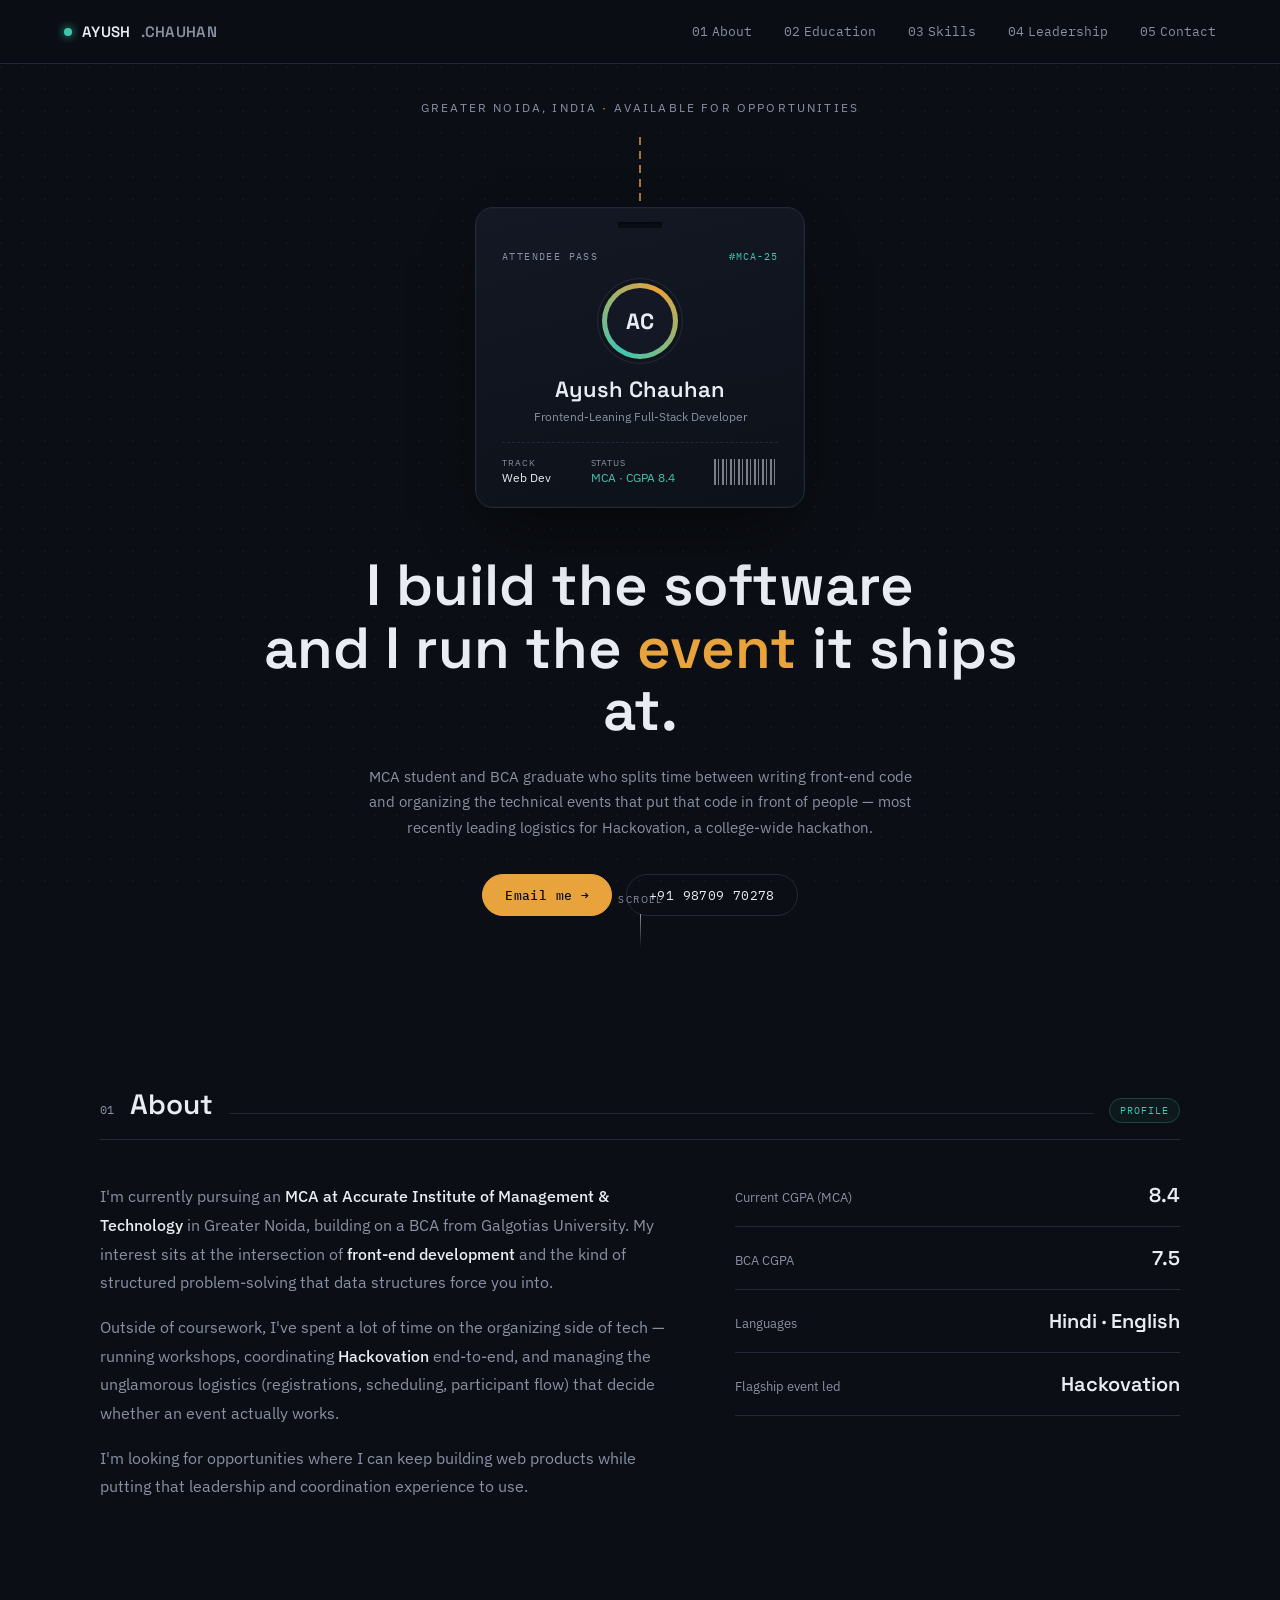
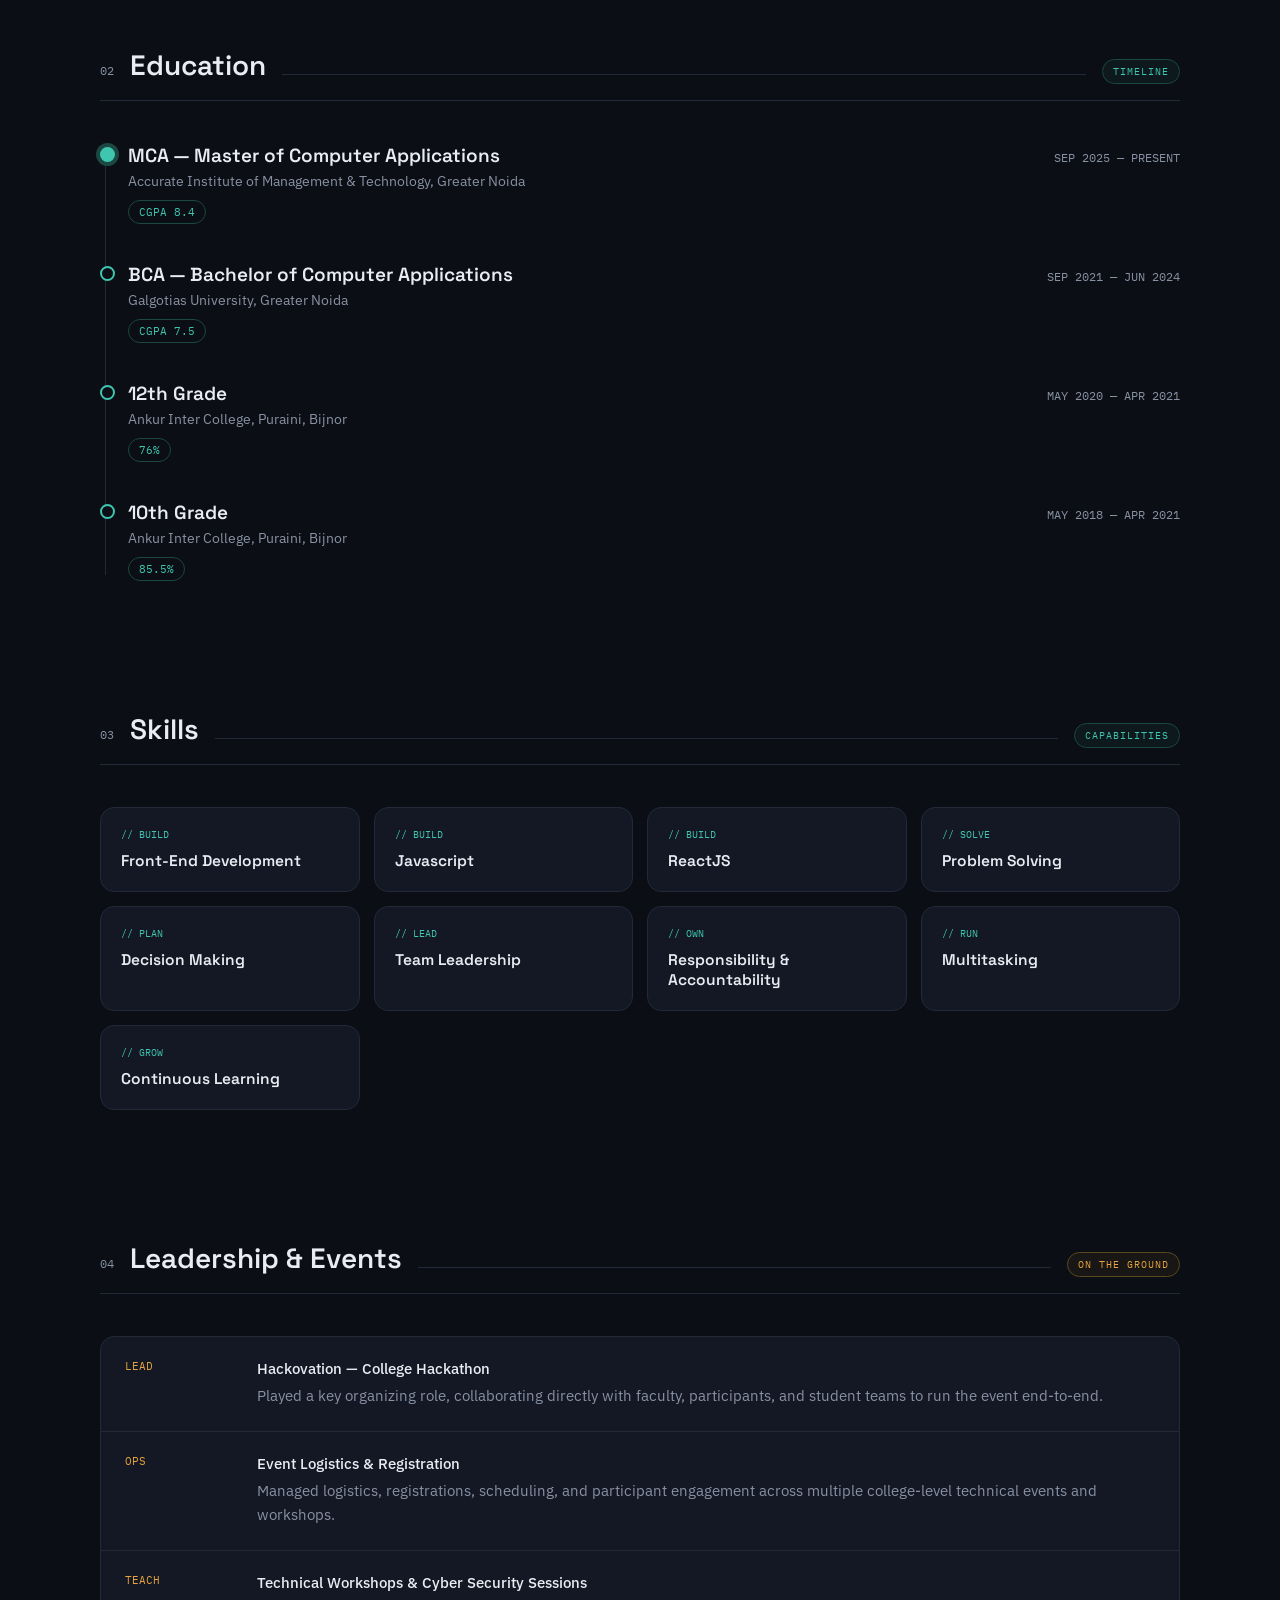
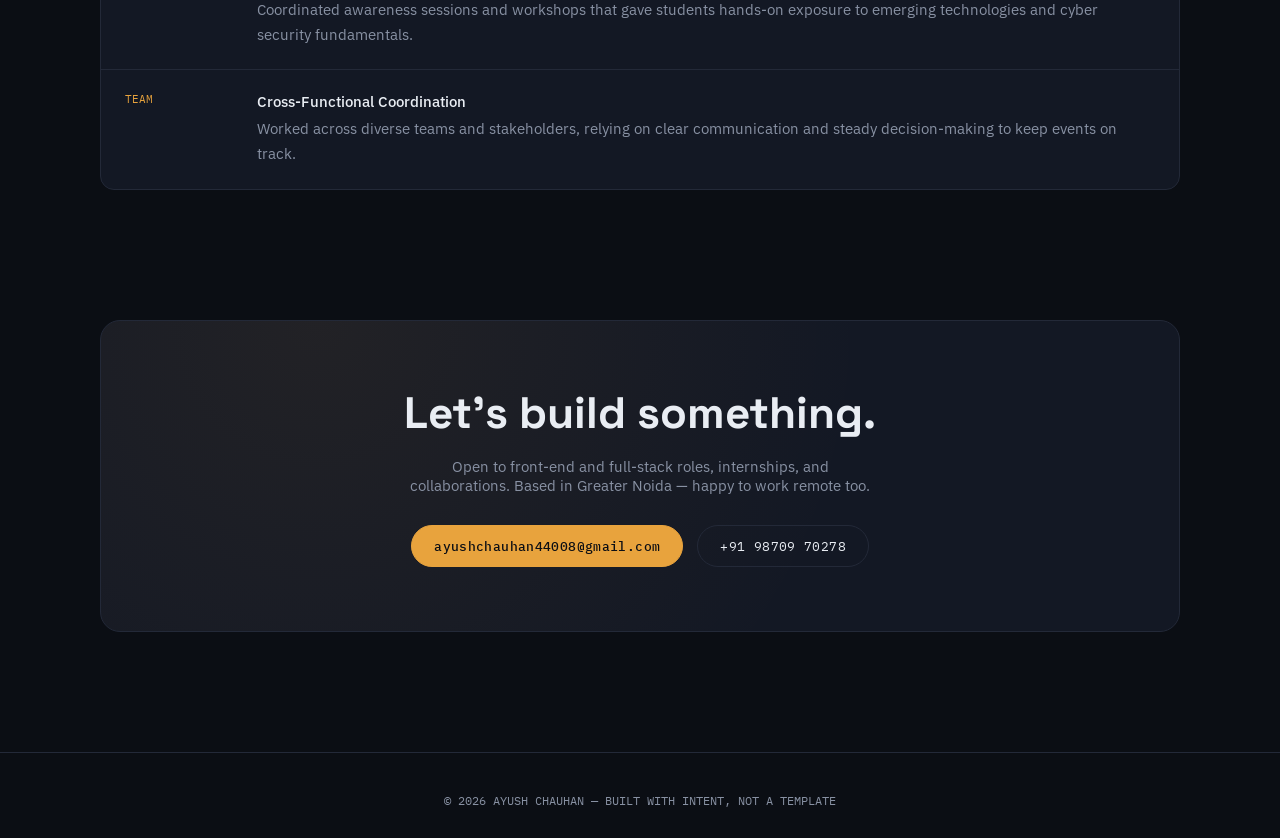
==== index.html @ 2768b158 "Update index.html" ====
<!DOCTYPE html>
<html lang="en">
<head>
<meta charset="UTF-8">
<meta name="viewport" content="width=device-width, initial-scale=1.0">
<title>Ayush Chauhan — Developer & Event Lead</title>
<link rel="preconnect" href="https://fonts.googleapis.com">
<link href="https://fonts.googleapis.com/css2?family=Space+Grotesk:wght@400;500;600;700&family=IBM+Plex+Sans:wght@400;500;600&family=IBM+Plex+Mono:wght@400;500&display=swap" rel="stylesheet">
<style>
  :root{
    --bg:#0B0E14;
    --bg-alt:#10141C;
    --panel:#131824;
    --text:#E9EDF3;
    --text-dim:#8891A3;
    --line:#232938;
    --amber:#E8A33D;
    --teal:#3FC6B0;
    --amber-dim:#5A481F;
    --teal-dim:#1B4842;
    --radius:14px;
  }
  *{margin:0;padding:0;box-sizing:border-box;}
  html{scroll-behavior:smooth;}
  body{
    background:var(--bg);
    color:var(--text);
    font-family:'IBM Plex Sans',sans-serif;
    -webkit-font-smoothing:antialiased;
    overflow-x:hidden;
  }
  ::selection{background:var(--amber);color:#0B0E14;}

  a{color:inherit;text-decoration:none;}

  .mono{font-family:'IBM Plex Mono',monospace;}

  /* subtle background texture */
  .grain{
    position:fixed; inset:0; pointer-events:none; z-index:0; opacity:0.035;
    background-image:radial-gradient(circle at 1px 1px, #fff 1px, transparent 0);
    background-size:22px 22px;
  }

  header{
    position:fixed; top:0; left:0; right:0; z-index:50;
    display:flex; justify-content:space-between; align-items:center;
    padding:22px clamp(20px,5vw,64px);
    backdrop-filter:blur(10px);
    background:rgba(11,14,20,0.6);
    border-bottom:1px solid var(--line);
  }
  .logo{
    font-family:'Space Grotesk',sans-serif; font-weight:600; font-size:15px;
    letter-spacing:0.02em;
    display:flex; align-items:center; gap:10px;
  }
  .logo .dot{width:8px;height:8px;border-radius:50%;background:var(--teal);box-shadow:0 0 10px var(--teal);}
  nav{display:flex; gap:clamp(14px,3vw,32px); font-size:13px;}
  .mono.navlink{color:var(--text-dim); transition:color .2s;}
  .mono.navlink:hover{color:var(--amber);}
  .navlink span{color:var(--text-dim); margin-right:4px;}

  section{position:relative; z-index:1; padding:0 clamp(20px,6vw,80px);}

  /* ---------- HERO / BADGE ---------- */
  .hero{
    min-height:100vh;
    display:flex; flex-direction:column; align-items:center; justify-content:center;
    padding-top:100px; padding-bottom:60px;
    text-align:center;
  }
  .eyebrow{
    font-size:12px; letter-spacing:0.18em; text-transform:uppercase;
    color:var(--text-dim); margin-bottom:22px;
  }
  .eyebrow .amber{color:var(--amber);}

  .badge-wrap{
    perspective:1200px;
    margin-bottom:38px;
  }
  .lanyard{
    width:2px; height:70px; margin:0 auto;
    background:repeating-linear-gradient(180deg, var(--amber) 0 8px, transparent 8px 14px);
    opacity:0.7;
  }
  .badge{
    width:min(330px,80vw);
    background:linear-gradient(165deg, var(--panel), #0d1119);
    border:1px solid var(--line);
    border-radius:18px;
    padding:26px 26px 22px;
    box-shadow:0 30px 60px -20px rgba(0,0,0,0.6), 0 0 0 1px rgba(255,255,255,0.02) inset;
    transform-style:preserve-3d;
    transition:transform .15s ease-out;
    position:relative;
  }
  .badge::before{
    content:'';
    position:absolute; top:14px; left:50%; transform:translateX(-50%);
    width:44px; height:6px; border-radius:4px; background:var(--bg);
    box-shadow:inset 0 1px 3px rgba(0,0,0,0.8);
  }
  .badge-top{
    display:flex; justify-content:space-between; align-items:center;
    margin-top:16px; margin-bottom:20px;
  }
  .badge-tag{font-size:10px; letter-spacing:0.14em; color:var(--text-dim);}
  .badge-id{font-size:10px; letter-spacing:0.1em; color:var(--teal);}
  .avatar{
    width:76px; height:76px; border-radius:50%; margin:0 auto 16px;
    background:conic-gradient(from 210deg, var(--teal), var(--amber), var(--teal));
    display:flex; align-items:center; justify-content:center;
    box-shadow:0 0 0 4px var(--bg-alt), 0 0 0 5px var(--line);
  }
  .avatar span{
    width:66px; height:66px; border-radius:50%; background:var(--panel);
    display:flex; align-items:center; justify-content:center;
    font-family:'Space Grotesk',sans-serif; font-weight:700; font-size:22px;
  }
  .badge h1{
    font-family:'Space Grotesk',sans-serif; font-size:22px; font-weight:600;
    margin-bottom:6px;
  }
  .badge .role{font-size:12px; color:var(--text-dim); margin-bottom:18px;}
  .badge-meta{
    display:flex; justify-content:space-between; align-items:flex-end;
    border-top:1px dashed var(--line); padding-top:14px;
  }
  .badge-meta div{text-align:left;}
  .badge-meta .k{font-size:9px; letter-spacing:0.1em; color:var(--text-dim); text-transform:uppercase;}
  .badge-meta .v{font-size:12px; margin-top:2px;}
  .barcode{
    height:26px; width:64px;
    background:repeating-linear-gradient(90deg, var(--text) 0 2px, transparent 2px 4px, var(--text) 4px 5px, transparent 5px 8px);
    opacity:0.5;
  }

  .hero h2{
    font-family:'Space Grotesk',sans-serif;
    font-weight:600;
    font-size:clamp(30px,5.2vw,58px);
    line-height:1.08;
    max-width:820px;
    margin-top:8px;
  }
  .hero h2 .accent{color:var(--amber);}
  .hero p.sub{
    max-width:560px; margin:22px auto 0; color:var(--text-dim);
    font-size:15px; line-height:1.7;
  }
  .hero-links{display:flex; gap:14px; margin-top:34px; flex-wrap:wrap; justify-content:center;}
  .btn{
    font-family:'IBM Plex Mono',monospace; font-size:12.5px; letter-spacing:0.03em;
    padding:12px 22px; border-radius:999px; border:1px solid var(--line);
    transition:all .2s ease; display:inline-flex; align-items:center; gap:8px;
  }
  .btn.primary{background:var(--amber); color:#0B0E14; border-color:var(--amber); font-weight:500;}
  .btn.primary:hover{background:#f3b455;}
  .btn.ghost:hover{border-color:var(--teal); color:var(--teal);}

  .scroll-cue{
    position:absolute; bottom:28px; left:50%; transform:translateX(-50%);
    font-size:10px; letter-spacing:0.15em; color:var(--text-dim);
    display:flex; flex-direction:column; align-items:center; gap:8px;
  }
  .scroll-cue .line{width:1px; height:34px; background:linear-gradient(var(--text-dim), transparent); animation:pulse 2s infinite;}
  @keyframes pulse{0%,100%{opacity:0.3}50%{opacity:1}}

  /* ---------- SECTION HEADERS (schedule strip) ---------- */
  .track-head{
    display:flex; align-items:baseline; gap:16px;
    margin:0 0 42px;
    padding-bottom:16px; border-bottom:1px solid var(--line);
  }
  .track-head .tnum{font-family:'IBM Plex Mono',monospace; font-size:12px; color:var(--text-dim);}
  .track-head h3{font-family:'Space Grotesk',sans-serif; font-size:28px; font-weight:600;}
  .track-head .fill{flex:1; height:1px; background:var(--line);}
  .track-head .track-badge{
    font-family:'IBM Plex Mono',monospace; font-size:10px; letter-spacing:0.1em;
    padding:5px 10px; border-radius:999px; border:1px solid;
  }
  .track-badge.dev{color:var(--teal); border-color:var(--teal-dim); background:rgba(63,198,176,0.06);}
  .track-badge.lead{color:var(--amber); border-color:var(--amber-dim); background:rgba(232,163,61,0.06);}

  main > section{padding-top:110px; padding-bottom:20px;}
  .wrap{max-width:1080px; margin:0 auto;}

  /* ---------- ABOUT ---------- */
  .about-grid{display:grid; grid-template-columns:1.3fr 1fr; gap:56px;}
  .about-grid p{color:var(--text-dim); font-size:15.5px; line-height:1.85; margin-bottom:16px;}
  .about-grid strong{color:var(--text); font-weight:500;}
  .stat-list{display:flex; flex-direction:column; gap:0;}
  .stat-list .stat{
    padding:18px 0; border-bottom:1px solid var(--line);
    display:flex; justify-content:space-between; align-items:baseline;
  }
  .stat-list .stat:first-child{padding-top:0;}
  .stat .label{font-size:12.5px; color:var(--text-dim);}
  .stat .val{font-family:'Space Grotesk',sans-serif; font-size:20px; font-weight:600;}

  /* ---------- EDUCATION timeline ---------- */
  .timeline{position:relative; padding-left:28px;}
  .timeline::before{content:'';position:absolute; left:5px; top:6px; bottom:6px; width:1px; background:var(--line);}
  .tl-item{position:relative; padding-bottom:38px;}
  .tl-item:last-child{padding-bottom:0;}
  .tl-item::before{
    content:''; position:absolute; left:-28px; top:4px; width:11px; height:11px; border-radius:50%;
    background:var(--bg); border:2px solid var(--teal);
  }
  .tl-item.current::before{background:var(--teal); box-shadow:0 0 0 4px var(--teal-dim);}
  .tl-row{display:flex; justify-content:space-between; align-items:baseline; flex-wrap:wrap; gap:8px;}
  .tl-item h4{font-family:'Space Grotesk',sans-serif; font-size:19px; font-weight:600;}
  .tl-item .period{font-family:'IBM Plex Mono',monospace; font-size:11.5px; color:var(--text-dim);}
  .tl-item .place{color:var(--text-dim); font-size:13.5px; margin-top:4px;}
  .tl-item .score{
    display:inline-block; margin-top:10px; font-family:'IBM Plex Mono',monospace;
    font-size:11px; padding:4px 10px; border-radius:999px; border:1px solid var(--teal-dim); color:var(--teal);
  }

  /* ---------- SKILLS ---------- */
  .skills-grid{display:grid; grid-template-columns:repeat(auto-fit,minmax(220px,1fr)); gap:14px;}
  .skill-card{
    border:1px solid var(--line); border-radius:var(--radius); padding:20px;
    background:var(--panel); transition:border-color .2s, transform .2s;
  }
  .skill-card:hover{border-color:var(--teal-dim); transform:translateY(-3px);}
  .skill-card .si{font-family:'IBM Plex Mono',monospace; font-size:10px; color:var(--teal); margin-bottom:10px;}
  .skill-card h5{font-family:'Space Grotesk',sans-serif; font-size:15.5px; font-weight:600;}

  /* ---------- LEADERSHIP / EVENTS ---------- */
  .agenda{border:1px solid var(--line); border-radius:var(--radius); overflow:hidden; background:var(--panel);}
  .agenda-row{
    display:grid; grid-template-columns:110px 1fr; gap:22px;
    padding:22px 24px; border-bottom:1px solid var(--line);
  }
  .agenda-row:last-child{border-bottom:none;}
  .agenda-row .tag{font-family:'IBM Plex Mono',monospace; font-size:11px; color:var(--amber);}
  .agenda-row p{color:var(--text-dim); font-size:14.5px; line-height:1.7;}
  .agenda-row .headline{color:var(--text); font-weight:500; margin-bottom:6px; font-size:15px;}

  /* ---------- CONTACT ---------- */
  .contact-panel{
    border:1px solid var(--line); border-radius:20px; padding:clamp(32px,6vw,64px);
    background:radial-gradient(circle at 20% 0%, rgba(232,163,61,0.07), transparent 60%), var(--panel);
    text-align:center;
  }
  .contact-panel h3{font-family:'Space Grotesk',sans-serif; font-size:clamp(28px,4vw,44px); margin-bottom:16px;}
  .contact-panel p{color:var(--text-dim); max-width:480px; margin:0 auto 30px; font-size:15px;}
  .contact-row{display:flex; gap:14px; justify-content:center; flex-wrap:wrap;}

  footer{
    text-align:center; padding:40px 20px 30px; color:var(--text-dim);
    font-family:'IBM Plex Mono',monospace; font-size:11.5px;
    border-top:1px solid var(--line); margin-top:100px;
  }

  .reveal{opacity:0; transform:translateY(24px); transition:opacity .7s ease, transform .7s ease;}
  .reveal.in{opacity:1; transform:translateY(0);}

  @media (max-width:760px){
    .about-grid{grid-template-columns:1fr;}
    .agenda-row{grid-template-columns:1fr; gap:6px;}
    nav{display:none;}
  }

  :focus-visible{outline:2px solid var(--teal); outline-offset:3px;}
  @media (prefers-reduced-motion: reduce){
    *{animation:none !important; transition:none !important;}
    html{scroll-behavior:auto;}
  }
</style>
</head>
<body>
<div class="grain"></div>

<header>
  <div class="logo"><span class="dot"></span>AYUSH<span style="color:var(--text-dim)">.CHAUHAN</span></div>
  <nav>
    <a class="mono navlink" href="#about"><span>01</span>About</a>
    <a class="mono navlink" href="#education"><span>02</span>Education</a>
    <a class="mono navlink" href="#skills"><span>03</span>Skills</a>
    <a class="mono navlink" href="#leadership"><span>04</span>Leadership</a>
    <a class="mono navlink" href="#contact"><span>05</span>Contact</a>
  </nav>
</header>

<main>
  <section class="hero">
    <div class="eyebrow">GREATER NOIDA, INDIA <span class="amber">·</span> AVAILABLE FOR OPPORTUNITIES</div>

    <div class="badge-wrap">
      <div class="lanyard"></div>
      <div class="badge" id="badge">
        <div class="badge-top">
          <span class="badge-tag mono">ATTENDEE PASS</span>
          <span class="badge-id mono">#MCA-25</span>
        </div>
        <div class="avatar"><span>AC</span></div>
        <h1>Ayush Chauhan</h1>
        <div class="role">Frontend-Leaning Full-Stack Developer</div>
        <div class="badge-meta">
          <div>
            <div class="k">Track</div>
            <div class="v">Web Dev</div>
          </div>
          <div>
            <div class="k">Status</div>
            <div class="v" style="color:var(--teal)">MCA · CGPA 8.4</div>
          </div>
          <div class="barcode"></div>
        </div>
      </div>
    </div>

    <h2>I build the software<br>and I run the <span class="accent">event</span> it ships at.</h2>
    <p class="sub">MCA student and BCA graduate who splits time between writing front-end code and organizing the technical events that put that code in front of people — most recently leading logistics for Hackovation, a college-wide hackathon.</p>

    <div class="hero-links">
      <a class="btn primary" href="mailto:ayushchauhan44008@gmail.com">Email me →</a>
      <a class="btn ghost" href="tel:+919870970278">+91 98709 70278</a>
    </div>

    <div class="scroll-cue"><span>SCROLL</span><span class="line"></span></div>
  </section>

  <section id="about">
    <div class="wrap">
      <div class="track-head">
        <span class="tnum mono">01</span>
        <h3>About</h3>
        <span class="fill"></span>
        <span class="track-badge dev mono">PROFILE</span>
      </div>
      <div class="about-grid reveal">
        <div>
          <p>I'm currently pursuing an <strong>MCA at Accurate Institute of Management & Technology</strong> in Greater Noida, building on a BCA from Galgotias University. My interest sits at the intersection of <strong>front-end development</strong> and the kind of structured problem-solving that data structures force you into.</p>
          <p>Outside of coursework, I've spent a lot of time on the organizing side of tech — running workshops, coordinating <strong>Hackovation</strong> end-to-end, and managing the unglamorous logistics (registrations, scheduling, participant flow) that decide whether an event actually works.</p>
          <p>I'm looking for opportunities where I can keep building web products while putting that leadership and coordination experience to use.</p>
        </div>
        <div class="stat-list">
          <div class="stat"><span class="label">Current CGPA (MCA)</span><span class="val">8.4</span></div>
          <div class="stat"><span class="label">BCA CGPA</span><span class="val">7.5</span></div>
          <div class="stat"><span class="label">Languages</span><span class="val">Hindi · English</span></div>
          <div class="stat"><span class="label">Flagship event led</span><span class="val">Hackovation</span></div>
        </div>
      </div>
    </div>
  </section>

  <section id="education">
    <div class="wrap">
      <div class="track-head">
        <span class="tnum mono">02</span>
        <h3>Education</h3>
        <span class="fill"></span>
        <span class="track-badge dev mono">TIMELINE</span>
      </div>
      <div class="timeline reveal">
        <div class="tl-item current">
          <div class="tl-row">
            <h4>MCA — Master of Computer Applications</h4>
            <span class="period mono">SEP 2025 — PRESENT</span>
          </div>
          <div class="place">Accurate Institute of Management & Technology, Greater Noida</div>
          <span class="score">CGPA 8.4</span>
        </div>
        <div class="tl-item">
          <div class="tl-row">
            <h4>BCA — Bachelor of Computer Applications</h4>
            <span class="period mono">SEP 2021 — JUN 2024</span>
          </div>
          <div class="place">Galgotias University, Greater Noida</div>
          <span class="score">CGPA 7.5</span>
        </div>
        <div class="tl-item">
          <div class="tl-row">
            <h4>12th Grade</h4>
            <span class="period mono">MAY 2020 — APR 2021</span>
          </div>
          <div class="place">Ankur Inter College, Puraini, Bijnor</div>
          <span class="score">76%</span>
        </div>
        <div class="tl-item">
          <div class="tl-row">
            <h4>10th Grade</h4>
            <span class="period mono">MAY 2018 — APR 2021</span>
          </div>
          <div class="place">Ankur Inter College, Puraini, Bijnor</div>
          <span class="score">85.5%</span>
        </div>
      </div>
    </div>
  </section>

  <section id="skills">
    <div class="wrap">
      <div class="track-head">
        <span class="tnum mono">03</span>
        <h3>Skills</h3>
        <span class="fill"></span>
        <span class="track-badge dev mono">CAPABILITIES</span>
      </div>
      <div class="skills-grid reveal">
        <div class="skill-card"><div class="si">// BUILD</div><h5>Front-End Development</h5></div>
        <div class="skill-card"><div class="si">// BUILD</div><h5>Javascript</h5></div>
         <div class="skill-card"><div class="si">// BUILD</div><h5>ReactJS</h5></div>
        <div class="skill-card"><div class="si">// SOLVE</div><h5>Problem Solving</h5></div>
        <div class="skill-card"><div class="si">// PLAN</div><h5>Decision Making</h5></div>
        <div class="skill-card"><div class="si">// LEAD</div><h5>Team Leadership</h5></div>
        <div class="skill-card"><div class="si">// OWN</div><h5>Responsibility & Accountability</h5></div>
        <div class="skill-card"><div class="si">// RUN</div><h5>Multitasking</h5></div>
        <div class="skill-card"><div class="si">// GROW</div><h5>Continuous Learning</h5></div>
      </div>
    </div>
  </section>

  <section id="leadership">
    <div class="wrap">
      <div class="track-head">
        <span class="tnum mono">04</span>
        <h3>Leadership & Events</h3>
        <span class="fill"></span>
        <span class="track-badge lead mono">ON THE GROUND</span>
      </div>
      <div class="agenda reveal">
        <div class="agenda-row">
          <span class="tag mono">LEAD</span>
          <div>
            <div class="headline">Hackovation — College Hackathon</div>
            <p>Played a key organizing role, collaborating directly with faculty, participants, and student teams to run the event end-to-end.</p>
          </div>
        </div>
        <div class="agenda-row">
          <span class="tag mono">OPS</span>
          <div>
            <div class="headline">Event Logistics & Registration</div>
            <p>Managed logistics, registrations, scheduling, and participant engagement across multiple college-level technical events and workshops.</p>
          </div>
        </div>
        <div class="agenda-row">
          <span class="tag mono">TEACH</span>
          <div>
            <div class="headline">Technical Workshops & Cyber Security Sessions</div>
            <p>Coordinated awareness sessions and workshops that gave students hands-on exposure to emerging technologies and cyber security fundamentals.</p>
          </div>
        </div>
        <div class="agenda-row">
          <span class="tag mono">TEAM</span>
          <div>
            <div class="headline">Cross-Functional Coordination</div>
            <p>Worked across diverse teams and stakeholders, relying on clear communication and steady decision-making to keep events on track.</p>
          </div>
        </div>
      </div>
    </div>
  </section>

  <section id="contact">
    <div class="wrap">
      <div class="contact-panel reveal">
        <h3>Let's build something.</h3>
        <p>Open to front-end and full-stack roles, internships, and collaborations. Based in Greater Noida — happy to work remote too.</p>
        <div class="contact-row">
          <a class="btn primary" href="mailto:ayushchauhan44008@gmail.com">ayushchauhan44008@gmail.com</a>
          <a class="btn ghost" href="tel:+919870970278">+91 98709 70278</a>
        </div>
      </div>
    </div>
  </section>
</main>

<footer>
  © 2026 AYUSH CHAUHAN — BUILT WITH INTENT, NOT A TEMPLATE
</footer>

<script>
  // subtle badge tilt on pointer move
  const badge = document.getElementById('badge');
  const wrap = document.querySelector('.badge-wrap');
  wrap.addEventListener('mousemove', (e) => {
    const r = badge.getBoundingClientRect();
    const x = (e.clientX - r.left) / r.width - 0.5;
    const y = (e.clientY - r.top) / r.height - 0.5;
    badge.style.transform = `rotateY(${x * 10}deg) rotateX(${-y * 10}deg)`;
  });
  wrap.addEventListener('mouseleave', () => {
    badge.style.transform = 'rotateY(0deg) rotateX(0deg)';
  });

  // scroll reveal
  const revealEls = document.querySelectorAll('.reveal');
  const io = new IntersectionObserver((entries) => {
    entries.forEach(en => {
      if (en.isIntersecting) { en.target.classList.add('in'); io.unobserve(en.target); }
    });
  }, { threshold: 0.15 });
  revealEls.forEach(el => io.observe(el));
</script>

</body>
</html>
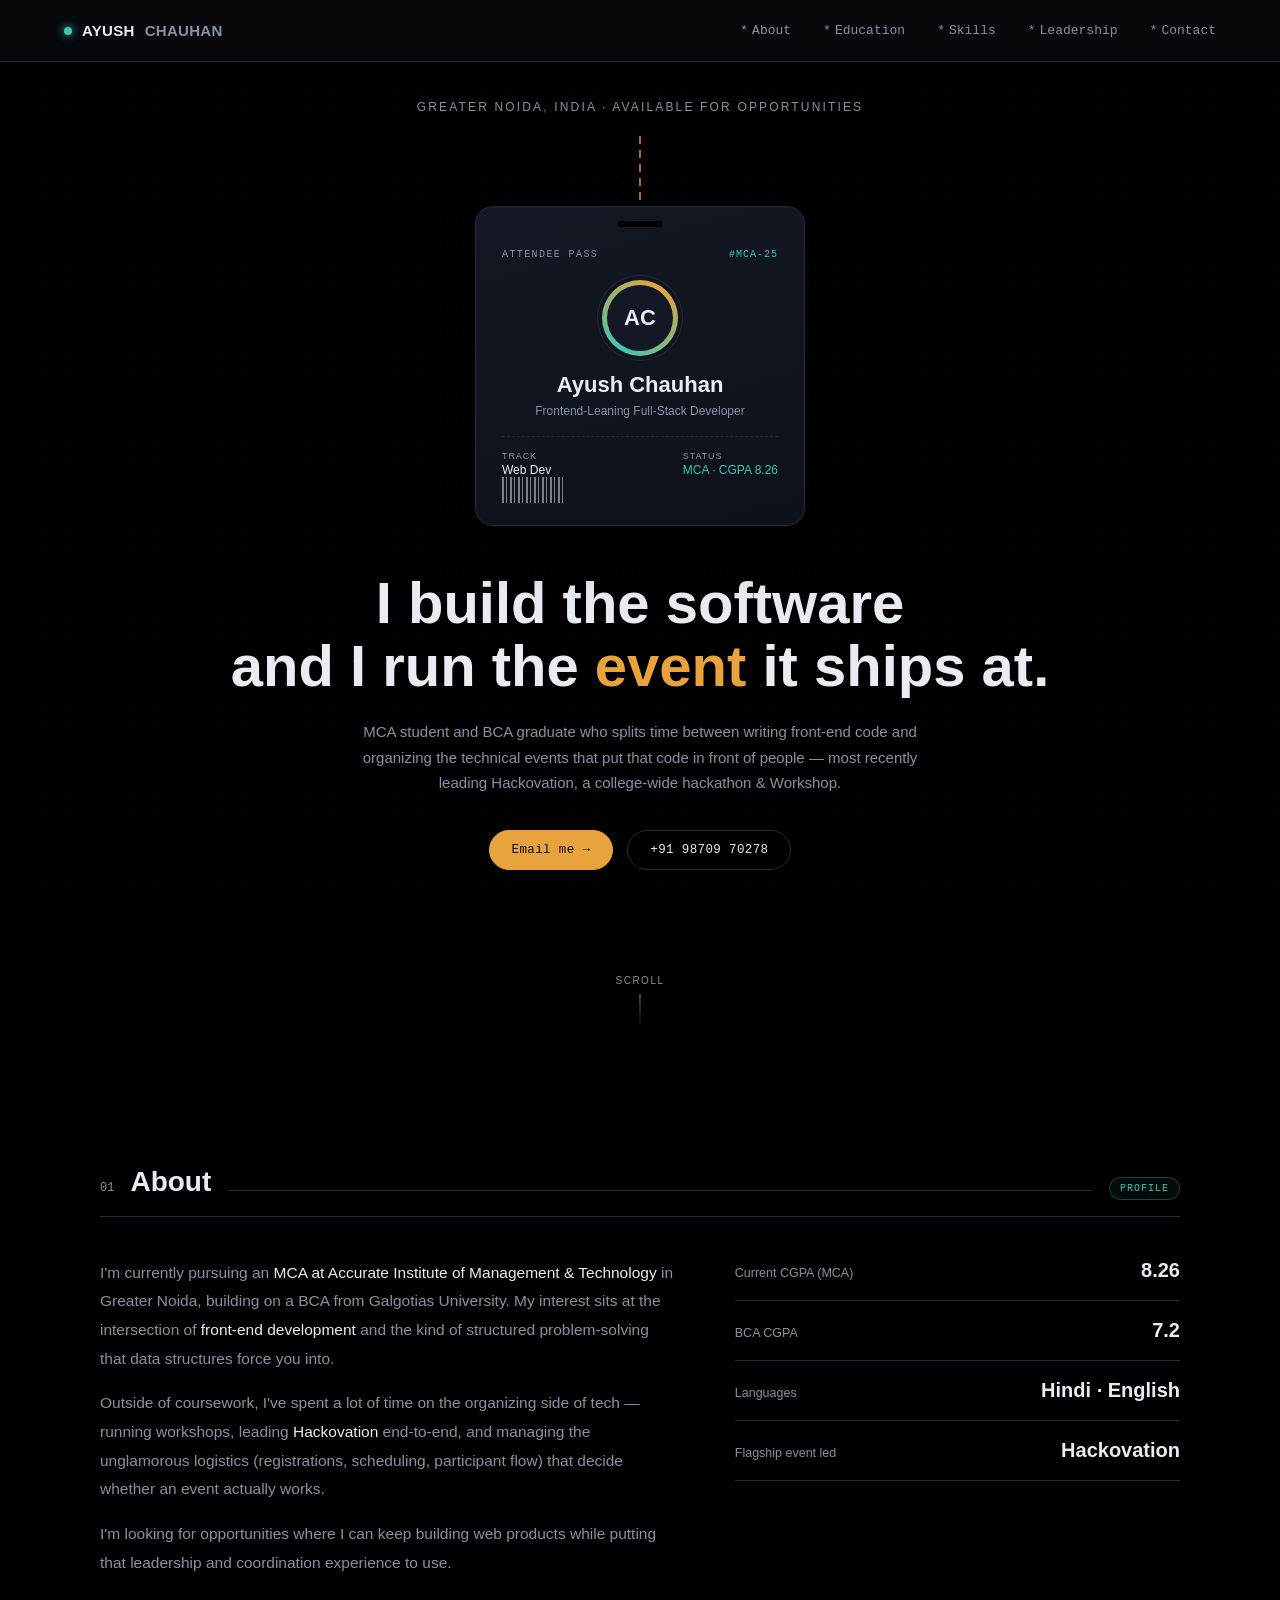
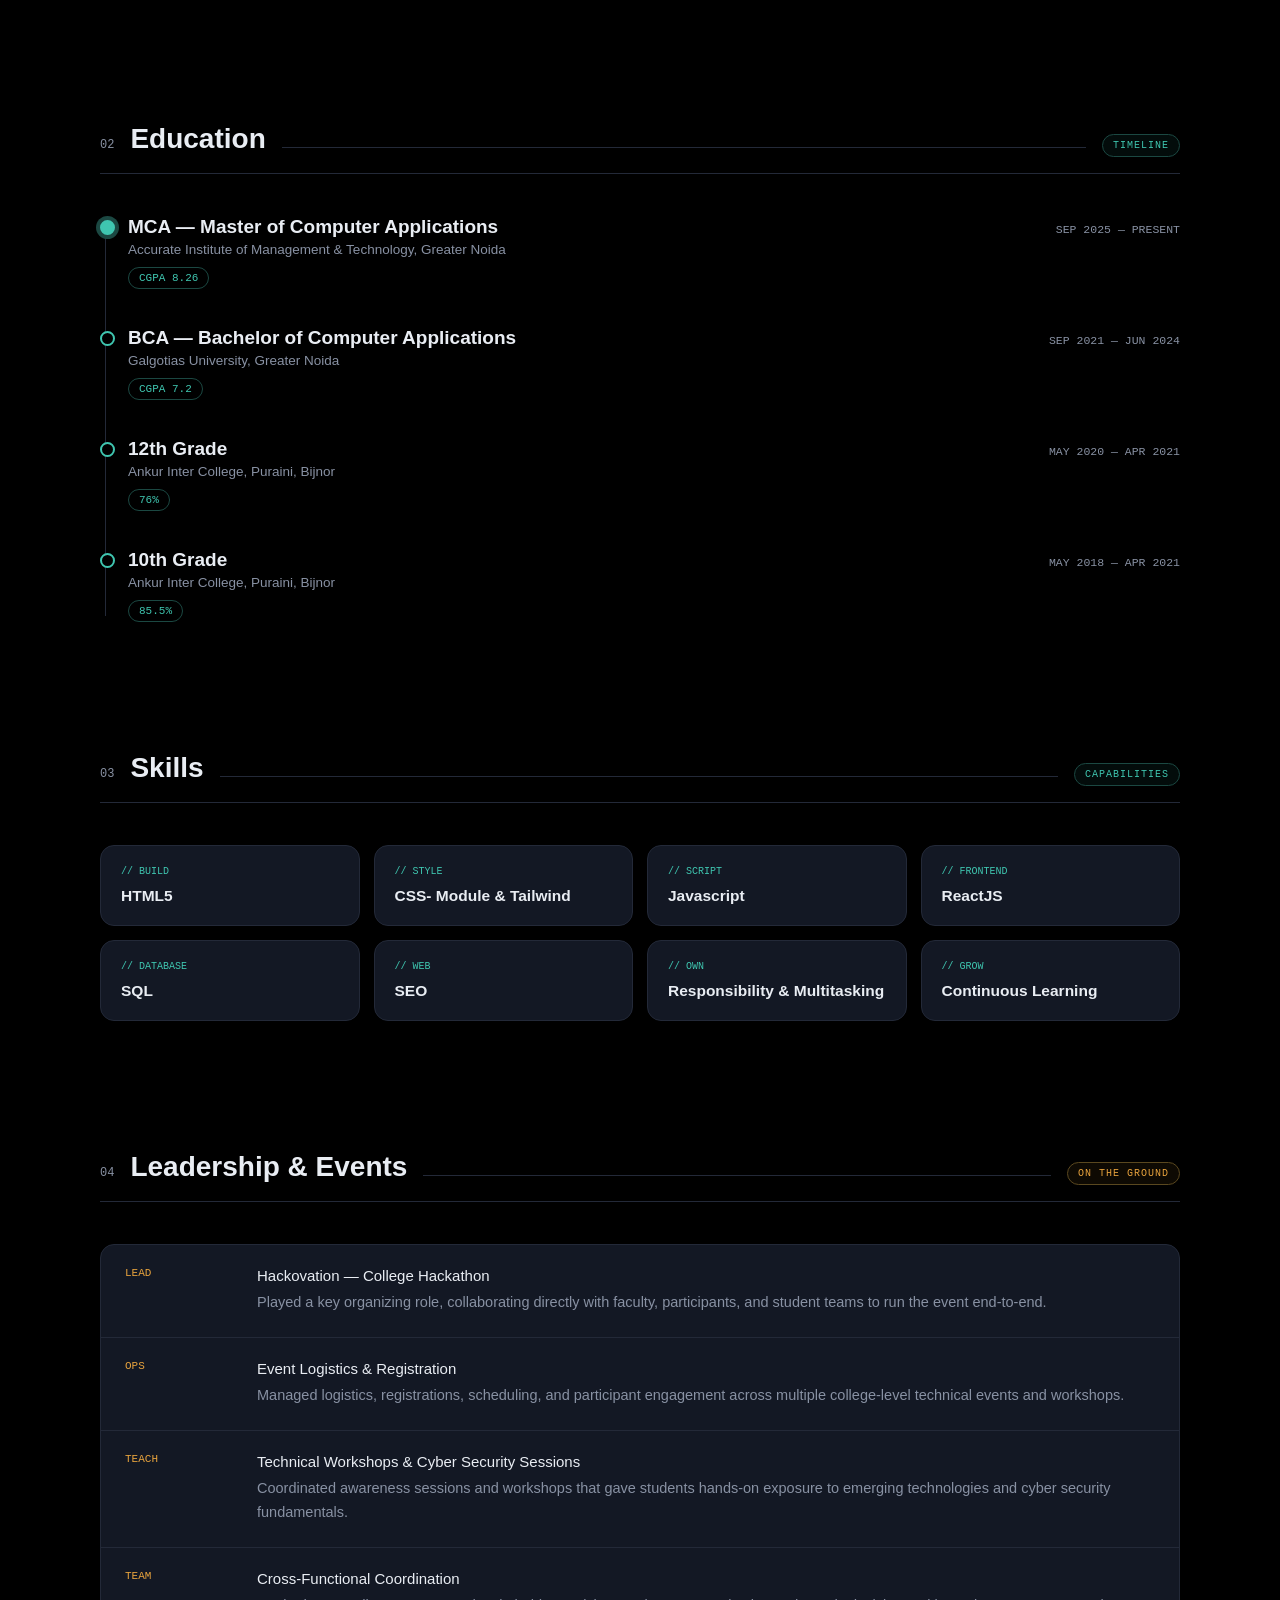
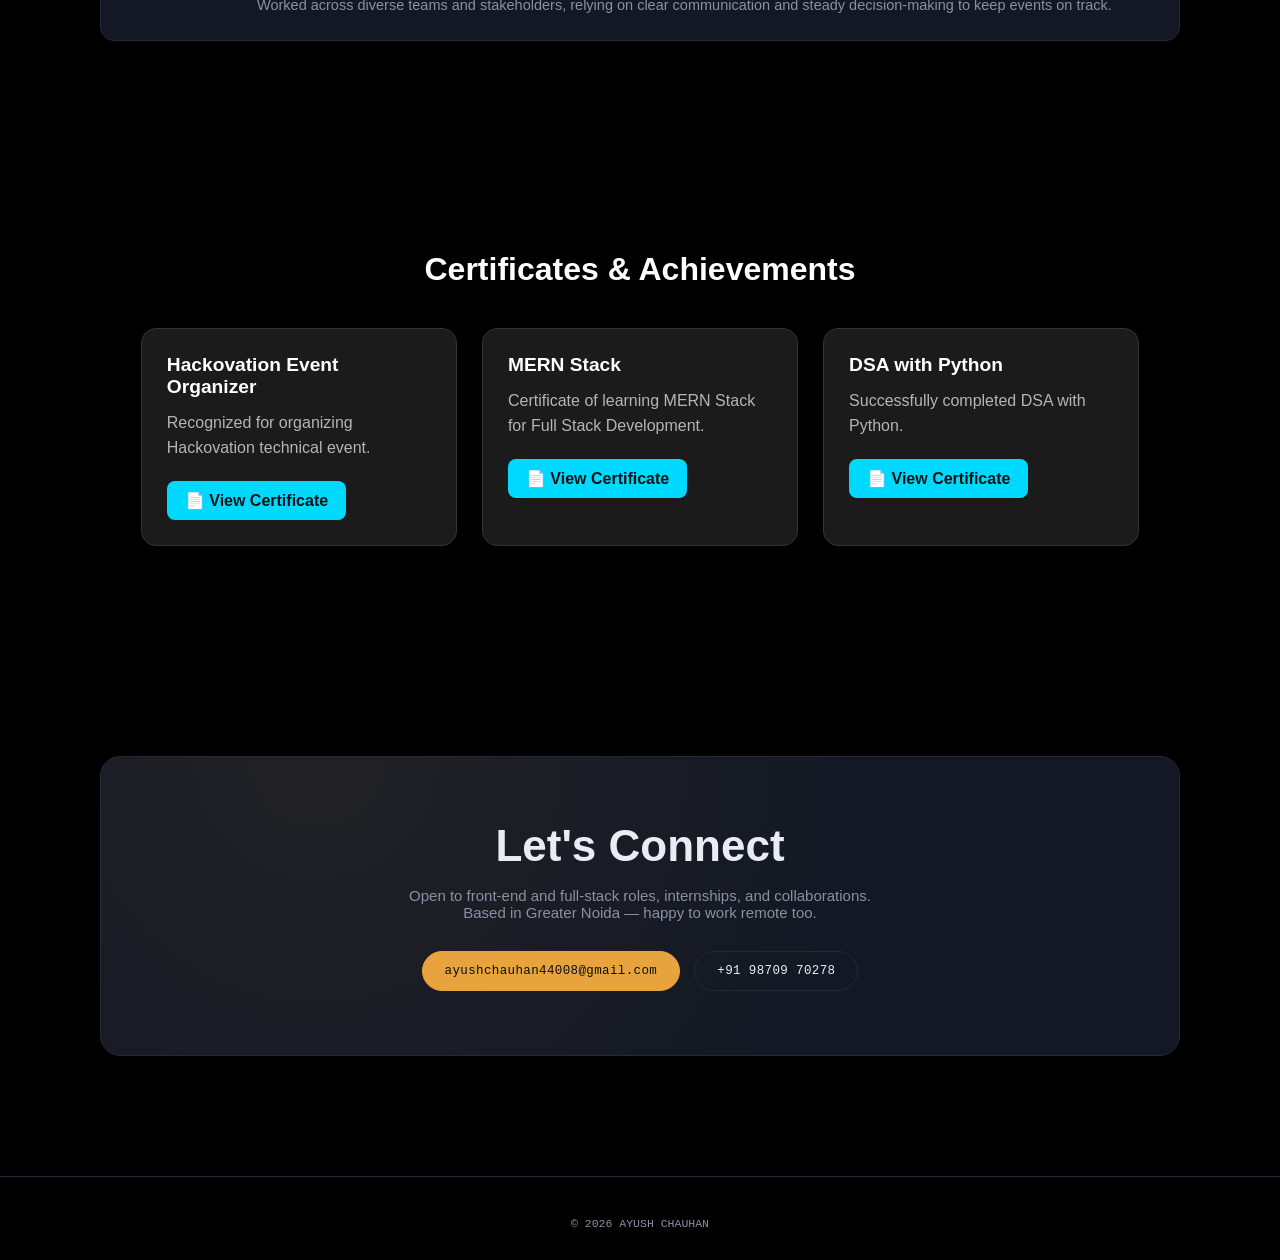
==== commit 2d878529: "Add files via upload" ====
--- a/index.html
+++ b/index.html
@@ -1,503 +1,351 @@
 <!DOCTYPE html>
 <html lang="en">
-<head>
-<meta charset="UTF-8">
-<meta name="viewport" content="width=device-width, initial-scale=1.0">
-<title>Ayush Chauhan — Developer & Event Lead</title>
-<link rel="preconnect" href="https://fonts.googleapis.com">
-<link href="https://fonts.googleapis.com/css2?family=Space+Grotesk:wght@400;500;600;700&family=IBM+Plex+Sans:wght@400;500;600&family=IBM+Plex+Mono:wght@400;500&display=swap" rel="stylesheet">
-<style>
-  :root{
-    --bg:#0B0E14;
-    --bg-alt:#10141C;
-    --panel:#131824;
-    --text:#E9EDF3;
-    --text-dim:#8891A3;
-    --line:#232938;
-    --amber:#E8A33D;
-    --teal:#3FC6B0;
-    --amber-dim:#5A481F;
-    --teal-dim:#1B4842;
-    --radius:14px;
-  }
-  *{margin:0;padding:0;box-sizing:border-box;}
-  html{scroll-behavior:smooth;}
-  body{
-    background:var(--bg);
-    color:var(--text);
-    font-family:'IBM Plex Sans',sans-serif;
-    -webkit-font-smoothing:antialiased;
-    overflow-x:hidden;
-  }
-  ::selection{background:var(--amber);color:#0B0E14;}
-
-  a{color:inherit;text-decoration:none;}
-
-  .mono{font-family:'IBM Plex Mono',monospace;}
-
-  /* subtle background texture */
-  .grain{
-    position:fixed; inset:0; pointer-events:none; z-index:0; opacity:0.035;
-    background-image:radial-gradient(circle at 1px 1px, #fff 1px, transparent 0);
-    background-size:22px 22px;
-  }
-
-  header{
-    position:fixed; top:0; left:0; right:0; z-index:50;
-    display:flex; justify-content:space-between; align-items:center;
-    padding:22px clamp(20px,5vw,64px);
-    backdrop-filter:blur(10px);
-    background:rgba(11,14,20,0.6);
-    border-bottom:1px solid var(--line);
-  }
-  .logo{
-    font-family:'Space Grotesk',sans-serif; font-weight:600; font-size:15px;
-    letter-spacing:0.02em;
-    display:flex; align-items:center; gap:10px;
-  }
-  .logo .dot{width:8px;height:8px;border-radius:50%;background:var(--teal);box-shadow:0 0 10px var(--teal);}
-  nav{display:flex; gap:clamp(14px,3vw,32px); font-size:13px;}
-  .mono.navlink{color:var(--text-dim); transition:color .2s;}
-  .mono.navlink:hover{color:var(--amber);}
-  .navlink span{color:var(--text-dim); margin-right:4px;}
-
-  section{position:relative; z-index:1; padding:0 clamp(20px,6vw,80px);}
-
-  /* ---------- HERO / BADGE ---------- */
-  .hero{
-    min-height:100vh;
-    display:flex; flex-direction:column; align-items:center; justify-content:center;
-    padding-top:100px; padding-bottom:60px;
-    text-align:center;
-  }
-  .eyebrow{
-    font-size:12px; letter-spacing:0.18em; text-transform:uppercase;
-    color:var(--text-dim); margin-bottom:22px;
-  }
-  .eyebrow .amber{color:var(--amber);}
-
-  .badge-wrap{
-    perspective:1200px;
-    margin-bottom:38px;
-  }
-  .lanyard{
-    width:2px; height:70px; margin:0 auto;
-    background:repeating-linear-gradient(180deg, var(--amber) 0 8px, transparent 8px 14px);
-    opacity:0.7;
-  }
-  .badge{
-    width:min(330px,80vw);
-    background:linear-gradient(165deg, var(--panel), #0d1119);
-    border:1px solid var(--line);
-    border-radius:18px;
-    padding:26px 26px 22px;
-    box-shadow:0 30px 60px -20px rgba(0,0,0,0.6), 0 0 0 1px rgba(255,255,255,0.02) inset;
-    transform-style:preserve-3d;
-    transition:transform .15s ease-out;
-    position:relative;
-  }
-  .badge::before{
-    content:'';
-    position:absolute; top:14px; left:50%; transform:translateX(-50%);
-    width:44px; height:6px; border-radius:4px; background:var(--bg);
-    box-shadow:inset 0 1px 3px rgba(0,0,0,0.8);
-  }
-  .badge-top{
-    display:flex; justify-content:space-between; align-items:center;
-    margin-top:16px; margin-bottom:20px;
-  }
-  .badge-tag{font-size:10px; letter-spacing:0.14em; color:var(--text-dim);}
-  .badge-id{font-size:10px; letter-spacing:0.1em; color:var(--teal);}
-  .avatar{
-    width:76px; height:76px; border-radius:50%; margin:0 auto 16px;
-    background:conic-gradient(from 210deg, var(--teal), var(--amber), var(--teal));
-    display:flex; align-items:center; justify-content:center;
-    box-shadow:0 0 0 4px var(--bg-alt), 0 0 0 5px var(--line);
-  }
-  .avatar span{
-    width:66px; height:66px; border-radius:50%; background:var(--panel);
-    display:flex; align-items:center; justify-content:center;
-    font-family:'Space Grotesk',sans-serif; font-weight:700; font-size:22px;
-  }
-  .badge h1{
-    font-family:'Space Grotesk',sans-serif; font-size:22px; font-weight:600;
-    margin-bottom:6px;
-  }
-  .badge .role{font-size:12px; color:var(--text-dim); margin-bottom:18px;}
-  .badge-meta{
-    display:flex; justify-content:space-between; align-items:flex-end;
-    border-top:1px dashed var(--line); padding-top:14px;
-  }
-  .badge-meta div{text-align:left;}
-  .badge-meta .k{font-size:9px; letter-spacing:0.1em; color:var(--text-dim); text-transform:uppercase;}
-  .badge-meta .v{font-size:12px; margin-top:2px;}
-  .barcode{
-    height:26px; width:64px;
-    background:repeating-linear-gradient(90deg, var(--text) 0 2px, transparent 2px 4px, var(--text) 4px 5px, transparent 5px 8px);
-    opacity:0.5;
-  }
-
-  .hero h2{
-    font-family:'Space Grotesk',sans-serif;
-    font-weight:600;
-    font-size:clamp(30px,5.2vw,58px);
-    line-height:1.08;
-    max-width:820px;
-    margin-top:8px;
-  }
-  .hero h2 .accent{color:var(--amber);}
-  .hero p.sub{
-    max-width:560px; margin:22px auto 0; color:var(--text-dim);
-    font-size:15px; line-height:1.7;
-  }
-  .hero-links{display:flex; gap:14px; margin-top:34px; flex-wrap:wrap; justify-content:center;}
-  .btn{
-    font-family:'IBM Plex Mono',monospace; font-size:12.5px; letter-spacing:0.03em;
-    padding:12px 22px; border-radius:999px; border:1px solid var(--line);
-    transition:all .2s ease; display:inline-flex; align-items:center; gap:8px;
-  }
-  .btn.primary{background:var(--amber); color:#0B0E14; border-color:var(--amber); font-weight:500;}
-  .btn.primary:hover{background:#f3b455;}
-  .btn.ghost:hover{border-color:var(--teal); color:var(--teal);}
-
-  .scroll-cue{
-    position:absolute; bottom:28px; left:50%; transform:translateX(-50%);
-    font-size:10px; letter-spacing:0.15em; color:var(--text-dim);
-    display:flex; flex-direction:column; align-items:center; gap:8px;
-  }
-  .scroll-cue .line{width:1px; height:34px; background:linear-gradient(var(--text-dim), transparent); animation:pulse 2s infinite;}
-  @keyframes pulse{0%,100%{opacity:0.3}50%{opacity:1}}
-
-  /* ---------- SECTION HEADERS (schedule strip) ---------- */
-  .track-head{
-    display:flex; align-items:baseline; gap:16px;
-    margin:0 0 42px;
-    padding-bottom:16px; border-bottom:1px solid var(--line);
-  }
-  .track-head .tnum{font-family:'IBM Plex Mono',monospace; font-size:12px; color:var(--text-dim);}
-  .track-head h3{font-family:'Space Grotesk',sans-serif; font-size:28px; font-weight:600;}
-  .track-head .fill{flex:1; height:1px; background:var(--line);}
-  .track-head .track-badge{
-    font-family:'IBM Plex Mono',monospace; font-size:10px; letter-spacing:0.1em;
-    padding:5px 10px; border-radius:999px; border:1px solid;
-  }
-  .track-badge.dev{color:var(--teal); border-color:var(--teal-dim); background:rgba(63,198,176,0.06);}
-  .track-badge.lead{color:var(--amber); border-color:var(--amber-dim); background:rgba(232,163,61,0.06);}
-
-  main > section{padding-top:110px; padding-bottom:20px;}
-  .wrap{max-width:1080px; margin:0 auto;}
-
-  /* ---------- ABOUT ---------- */
-  .about-grid{display:grid; grid-template-columns:1.3fr 1fr; gap:56px;}
-  .about-grid p{color:var(--text-dim); font-size:15.5px; line-height:1.85; margin-bottom:16px;}
-  .about-grid strong{color:var(--text); font-weight:500;}
-  .stat-list{display:flex; flex-direction:column; gap:0;}
-  .stat-list .stat{
-    padding:18px 0; border-bottom:1px solid var(--line);
-    display:flex; justify-content:space-between; align-items:baseline;
-  }
-  .stat-list .stat:first-child{padding-top:0;}
-  .stat .label{font-size:12.5px; color:var(--text-dim);}
-  .stat .val{font-family:'Space Grotesk',sans-serif; font-size:20px; font-weight:600;}
-
-  /* ---------- EDUCATION timeline ---------- */
-  .timeline{position:relative; padding-left:28px;}
-  .timeline::before{content:'';position:absolute; left:5px; top:6px; bottom:6px; width:1px; background:var(--line);}
-  .tl-item{position:relative; padding-bottom:38px;}
-  .tl-item:last-child{padding-bottom:0;}
-  .tl-item::before{
-    content:''; position:absolute; left:-28px; top:4px; width:11px; height:11px; border-radius:50%;
-    background:var(--bg); border:2px solid var(--teal);
-  }
-  .tl-item.current::before{background:var(--teal); box-shadow:0 0 0 4px var(--teal-dim);}
-  .tl-row{display:flex; justify-content:space-between; align-items:baseline; flex-wrap:wrap; gap:8px;}
-  .tl-item h4{font-family:'Space Grotesk',sans-serif; font-size:19px; font-weight:600;}
-  .tl-item .period{font-family:'IBM Plex Mono',monospace; font-size:11.5px; color:var(--text-dim);}
-  .tl-item .place{color:var(--text-dim); font-size:13.5px; margin-top:4px;}
-  .tl-item .score{
-    display:inline-block; margin-top:10px; font-family:'IBM Plex Mono',monospace;
-    font-size:11px; padding:4px 10px; border-radius:999px; border:1px solid var(--teal-dim); color:var(--teal);
-  }
-
-  /* ---------- SKILLS ---------- */
-  .skills-grid{display:grid; grid-template-columns:repeat(auto-fit,minmax(220px,1fr)); gap:14px;}
-  .skill-card{
-    border:1px solid var(--line); border-radius:var(--radius); padding:20px;
-    background:var(--panel); transition:border-color .2s, transform .2s;
-  }
-  .skill-card:hover{border-color:var(--teal-dim); transform:translateY(-3px);}
-  .skill-card .si{font-family:'IBM Plex Mono',monospace; font-size:10px; color:var(--teal); margin-bottom:10px;}
-  .skill-card h5{font-family:'Space Grotesk',sans-serif; font-size:15.5px; font-weight:600;}
-
-  /* ---------- LEADERSHIP / EVENTS ---------- */
-  .agenda{border:1px solid var(--line); border-radius:var(--radius); overflow:hidden; background:var(--panel);}
-  .agenda-row{
-    display:grid; grid-template-columns:110px 1fr; gap:22px;
-    padding:22px 24px; border-bottom:1px solid var(--line);
-  }
-  .agenda-row:last-child{border-bottom:none;}
-  .agenda-row .tag{font-family:'IBM Plex Mono',monospace; font-size:11px; color:var(--amber);}
-  .agenda-row p{color:var(--text-dim); font-size:14.5px; line-height:1.7;}
-  .agenda-row .headline{color:var(--text); font-weight:500; margin-bottom:6px; font-size:15px;}
-
-  /* ---------- CONTACT ---------- */
-  .contact-panel{
-    border:1px solid var(--line); border-radius:20px; padding:clamp(32px,6vw,64px);
-    background:radial-gradient(circle at 20% 0%, rgba(232,163,61,0.07), transparent 60%), var(--panel);
-    text-align:center;
-  }
-  .contact-panel h3{font-family:'Space Grotesk',sans-serif; font-size:clamp(28px,4vw,44px); margin-bottom:16px;}
-  .contact-panel p{color:var(--text-dim); max-width:480px; margin:0 auto 30px; font-size:15px;}
-  .contact-row{display:flex; gap:14px; justify-content:center; flex-wrap:wrap;}
-
-  footer{
-    text-align:center; padding:40px 20px 30px; color:var(--text-dim);
-    font-family:'IBM Plex Mono',monospace; font-size:11.5px;
-    border-top:1px solid var(--line); margin-top:100px;
-  }
-
-  .reveal{opacity:0; transform:translateY(24px); transition:opacity .7s ease, transform .7s ease;}
-  .reveal.in{opacity:1; transform:translateY(0);}
-
-  @media (max-width:760px){
-    .about-grid{grid-template-columns:1fr;}
-    .agenda-row{grid-template-columns:1fr; gap:6px;}
-    nav{display:none;}
-  }
-
-  :focus-visible{outline:2px solid var(--teal); outline-offset:3px;}
-  @media (prefers-reduced-motion: reduce){
-    *{animation:none !important; transition:none !important;}
-    html{scroll-behavior:auto;}
-  }
-</style>
-</head>
-<body>
-<div class="grain"></div>
-
-<header>
-  <div class="logo"><span class="dot"></span>AYUSH<span style="color:var(--text-dim)">.CHAUHAN</span></div>
-  <nav>
-    <a class="mono navlink" href="#about"><span>01</span>About</a>
-    <a class="mono navlink" href="#education"><span>02</span>Education</a>
-    <a class="mono navlink" href="#skills"><span>03</span>Skills</a>
-    <a class="mono navlink" href="#leadership"><span>04</span>Leadership</a>
-    <a class="mono navlink" href="#contact"><span>05</span>Contact</a>
-  </nav>
-</header>
-
-<main>
-  <section class="hero">
-    <div class="eyebrow">GREATER NOIDA, INDIA <span class="amber">·</span> AVAILABLE FOR OPPORTUNITIES</div>
-
-    <div class="badge-wrap">
-      <div class="lanyard"></div>
-      <div class="badge" id="badge">
-        <div class="badge-top">
-          <span class="badge-tag mono">ATTENDEE PASS</span>
-          <span class="badge-id mono">#MCA-25</span>
-        </div>
-        <div class="avatar"><span>AC</span></div>
-        <h1>Ayush Chauhan</h1>
-        <div class="role">Frontend-Leaning Full-Stack Developer</div>
-        <div class="badge-meta">
-          <div>
-            <div class="k">Track</div>
-            <div class="v">Web Dev</div>
-          </div>
-          <div>
-            <div class="k">Status</div>
-            <div class="v" style="color:var(--teal)">MCA · CGPA 8.4</div>
-          </div>
-          <div class="barcode"></div>
-        </div>
+  <head>
+    <meta charset="UTF-8" />
+    <meta name="viewport" content="width=device-width, initial-scale=1.0" />
+    <title>Ayush Chauhan — Full Stack Developer</title>
+    <link rel="stylesheet" href="styles.css" />
+  </head>
+  <body>
+    <div class="grain"></div>
+
+    <header>
+      <div class="logo">
+        <span class="dot"></span>AYUSH<span class="dim-text">CHAUHAN</span>
       </div>
-    </div>
-
-    <h2>I build the software<br>and I run the <span class="accent">event</span> it ships at.</h2>
-    <p class="sub">MCA student and BCA graduate who splits time between writing front-end code and organizing the technical events that put that code in front of people — most recently leading logistics for Hackovation, a college-wide hackathon.</p>
-
-    <div class="hero-links">
-      <a class="btn primary" href="mailto:ayushchauhan44008@gmail.com">Email me →</a>
-      <a class="btn ghost" href="tel:+919870970278">+91 98709 70278</a>
-    </div>
-
-    <div class="scroll-cue"><span>SCROLL</span><span class="line"></span></div>
-  </section>
-
-  <section id="about">
-    <div class="wrap">
-      <div class="track-head">
-        <span class="tnum mono">01</span>
-        <h3>About</h3>
-        <span class="fill"></span>
-        <span class="track-badge dev mono">PROFILE</span>
-      </div>
-      <div class="about-grid reveal">
-        <div>
-          <p>I'm currently pursuing an <strong>MCA at Accurate Institute of Management & Technology</strong> in Greater Noida, building on a BCA from Galgotias University. My interest sits at the intersection of <strong>front-end development</strong> and the kind of structured problem-solving that data structures force you into.</p>
-          <p>Outside of coursework, I've spent a lot of time on the organizing side of tech — running workshops, coordinating <strong>Hackovation</strong> end-to-end, and managing the unglamorous logistics (registrations, scheduling, participant flow) that decide whether an event actually works.</p>
-          <p>I'm looking for opportunities where I can keep building web products while putting that leadership and coordination experience to use.</p>
-        </div>
-        <div class="stat-list">
-          <div class="stat"><span class="label">Current CGPA (MCA)</span><span class="val">8.4</span></div>
-          <div class="stat"><span class="label">BCA CGPA</span><span class="val">7.5</span></div>
-          <div class="stat"><span class="label">Languages</span><span class="val">Hindi · English</span></div>
-          <div class="stat"><span class="label">Flagship event led</span><span class="val">Hackovation</span></div>
-        </div>
-      </div>
-    </div>
-  </section>
-
-  <section id="education">
-    <div class="wrap">
-      <div class="track-head">
-        <span class="tnum mono">02</span>
-        <h3>Education</h3>
-        <span class="fill"></span>
-        <span class="track-badge dev mono">TIMELINE</span>
-      </div>
-      <div class="timeline reveal">
-        <div class="tl-item current">
-          <div class="tl-row">
-            <h4>MCA — Master of Computer Applications</h4>
-            <span class="period mono">SEP 2025 — PRESENT</span>
-          </div>
-          <div class="place">Accurate Institute of Management & Technology, Greater Noida</div>
-          <span class="score">CGPA 8.4</span>
-        </div>
-        <div class="tl-item">
-          <div class="tl-row">
-            <h4>BCA — Bachelor of Computer Applications</h4>
-            <span class="period mono">SEP 2021 — JUN 2024</span>
-          </div>
-          <div class="place">Galgotias University, Greater Noida</div>
-          <span class="score">CGPA 7.5</span>
-        </div>
-        <div class="tl-item">
-          <div class="tl-row">
-            <h4>12th Grade</h4>
-            <span class="period mono">MAY 2020 — APR 2021</span>
-          </div>
-          <div class="place">Ankur Inter College, Puraini, Bijnor</div>
-          <span class="score">76%</span>
-        </div>
-        <div class="tl-item">
-          <div class="tl-row">
-            <h4>10th Grade</h4>
-            <span class="period mono">MAY 2018 — APR 2021</span>
-          </div>
-          <div class="place">Ankur Inter College, Puraini, Bijnor</div>
-          <span class="score">85.5%</span>
-        </div>
-      </div>
-    </div>
-  </section>
-
-  <section id="skills">
-    <div class="wrap">
-      <div class="track-head">
-        <span class="tnum mono">03</span>
-        <h3>Skills</h3>
-        <span class="fill"></span>
-        <span class="track-badge dev mono">CAPABILITIES</span>
-      </div>
-      <div class="skills-grid reveal">
-        <div class="skill-card"><div class="si">// BUILD</div><h5>Front-End Development</h5></div>
-        <div class="skill-card"><div class="si">// BUILD</div><h5>Javascript</h5></div>
-         <div class="skill-card"><div class="si">// BUILD</div><h5>ReactJS</h5></div>
-        <div class="skill-card"><div class="si">// SOLVE</div><h5>Problem Solving</h5></div>
-        <div class="skill-card"><div class="si">// PLAN</div><h5>Decision Making</h5></div>
-        <div class="skill-card"><div class="si">// LEAD</div><h5>Team Leadership</h5></div>
-        <div class="skill-card"><div class="si">// OWN</div><h5>Responsibility & Accountability</h5></div>
-        <div class="skill-card"><div class="si">// RUN</div><h5>Multitasking</h5></div>
-        <div class="skill-card"><div class="si">// GROW</div><h5>Continuous Learning</h5></div>
-      </div>
-    </div>
-  </section>
-
-  <section id="leadership">
-    <div class="wrap">
-      <div class="track-head">
-        <span class="tnum mono">04</span>
-        <h3>Leadership & Events</h3>
-        <span class="fill"></span>
-        <span class="track-badge lead mono">ON THE GROUND</span>
-      </div>
-      <div class="agenda reveal">
-        <div class="agenda-row">
-          <span class="tag mono">LEAD</span>
-          <div>
-            <div class="headline">Hackovation — College Hackathon</div>
-            <p>Played a key organizing role, collaborating directly with faculty, participants, and student teams to run the event end-to-end.</p>
-          </div>
-        </div>
-        <div class="agenda-row">
-          <span class="tag mono">OPS</span>
-          <div>
-            <div class="headline">Event Logistics & Registration</div>
-            <p>Managed logistics, registrations, scheduling, and participant engagement across multiple college-level technical events and workshops.</p>
-          </div>
-        </div>
-        <div class="agenda-row">
-          <span class="tag mono">TEACH</span>
-          <div>
-            <div class="headline">Technical Workshops & Cyber Security Sessions</div>
-            <p>Coordinated awareness sessions and workshops that gave students hands-on exposure to emerging technologies and cyber security fundamentals.</p>
-          </div>
-        </div>
-        <div class="agenda-row">
-          <span class="tag mono">TEAM</span>
-          <div>
-            <div class="headline">Cross-Functional Coordination</div>
-            <p>Worked across diverse teams and stakeholders, relying on clear communication and steady decision-making to keep events on track.</p>
-          </div>
-        </div>
-      </div>
-    </div>
-  </section>
-
-  <section id="contact">
-    <div class="wrap">
-      <div class="contact-panel reveal">
-        <h3>Let's build something.</h3>
-        <p>Open to front-end and full-stack roles, internships, and collaborations. Based in Greater Noida — happy to work remote too.</p>
-        <div class="contact-row">
-          <a class="btn primary" href="mailto:ayushchauhan44008@gmail.com">ayushchauhan44008@gmail.com</a>
+      <nav>
+        <a class="mono navlink" href="#about"><span>*</span>About</a>
+        <a class="mono navlink" href="#education"><span>*</span>Education</a>
+        <a class="mono navlink" href="#skills"><span>*</span>Skills</a>
+        <a class="mono navlink" href="#leadership"><span>*</span>Leadership</a>
+        <a class="mono navlink" href="#contact"><span>*</span>Contact</a>
+      </nav>
+    </header>
+
+    <main>
+      <section class="hero">
+        <div class="eyebrow">
+          GREATER NOIDA, INDIA <span class="amber">·</span> AVAILABLE FOR
+          OPPORTUNITIES
+        </div>
+
+        <div class="badge-wrap">
+          <div class="lanyard"></div>
+          <div class="badge" id="badge">
+            <div class="badge-top">
+              <span class="badge-tag mono">ATTENDEE PASS</span>
+              <span class="badge-id mono">#MCA-25</span>
+            </div>
+            <div class="avatar"><span>AC</span></div>
+            <h1>Ayush Chauhan</h1>
+            <div class="role">Frontend-Leaning Full-Stack Developer</div>
+            <div class="badge-meta">
+              <div>
+                <div class="k">Track</div>
+                <div class="v">Web Dev</div>
+              </div>
+              <div>
+                <div class="k">Status</div>
+                <div class="v teal-text">MCA · CGPA 8.26</div>
+              </div>
+            </div>
+            <div class="barcode"></div>
+          </div>
+        </div>
+
+        <h2>
+          I build the software<br />and I run the
+          <span class="accent">event</span> it ships at.
+        </h2>
+        <p class="sub">
+          MCA student and BCA graduate who splits time between writing front-end
+          code and organizing the technical events that put that code in front
+          of people — most recently leading Hackovation, a college-wide
+          hackathon & Workshop.
+        </p>
+
+        <div class="hero-links">
+          <a class="btn primary" href="mailto:ayushchauhan44008@gmail.com"
+            >Email me →</a
+          >
           <a class="btn ghost" href="tel:+919870970278">+91 98709 70278</a>
         </div>
-      </div>
-    </div>
-  </section>
-</main>
-
-<footer>
-  © 2026 AYUSH CHAUHAN — BUILT WITH INTENT, NOT A TEMPLATE
-</footer>
-
-<script>
-  // subtle badge tilt on pointer move
-  const badge = document.getElementById('badge');
-  const wrap = document.querySelector('.badge-wrap');
-  wrap.addEventListener('mousemove', (e) => {
-    const r = badge.getBoundingClientRect();
-    const x = (e.clientX - r.left) / r.width - 0.5;
-    const y = (e.clientY - r.top) / r.height - 0.5;
-    badge.style.transform = `rotateY(${x * 10}deg) rotateX(${-y * 10}deg)`;
-  });
-  wrap.addEventListener('mouseleave', () => {
-    badge.style.transform = 'rotateY(0deg) rotateX(0deg)';
-  });
-
-  // scroll reveal
-  const revealEls = document.querySelectorAll('.reveal');
-  const io = new IntersectionObserver((entries) => {
-    entries.forEach(en => {
-      if (en.isIntersecting) { en.target.classList.add('in'); io.unobserve(en.target); }
-    });
-  }, { threshold: 0.15 });
-  revealEls.forEach(el => io.observe(el));
-</script>
-
-</body>
+        <br /><br /><br /><br /><br />
+        <br /><br />
+        <div class="scroll-cue">
+          <span>SCROLL</span><span class="line"></span>
+        </div>
+      </section>
+
+      <section id="about">
+        <div class="wrap">
+          <div class="track-head">
+            <span class="tnum mono">01</span>
+            <h3>About</h3>
+            <span class="fill"></span>
+            <span class="track-badge dev mono">PROFILE</span>
+          </div>
+          <div class="about-grid reveal">
+            <div>
+              <p>
+                I'm currently pursuing an
+                <strong
+                  >MCA at Accurate Institute of Management & Technology</strong
+                >
+                in Greater Noida, building on a BCA from Galgotias University.
+                My interest sits at the intersection of
+                <strong>front-end development</strong> and the kind of
+                structured problem-solving that data structures force you into.
+              </p>
+              <p>
+                Outside of coursework, I've spent a lot of time on the
+                organizing side of tech — running workshops, leading
+                <strong>Hackovation</strong> end-to-end, and managing the
+                unglamorous logistics (registrations, scheduling, participant
+                flow) that decide whether an event actually works.
+              </p>
+              <p>
+                I'm looking for opportunities where I can keep building web
+                products while putting that leadership and coordination
+                experience to use.
+              </p>
+            </div>
+            <div class="stat-list">
+              <div class="stat">
+                <span class="label">Current CGPA (MCA)</span
+                ><span class="val">8.26</span>
+              </div>
+              <div class="stat">
+                <span class="label">BCA CGPA</span><span class="val">7.2</span>
+              </div>
+              <div class="stat">
+                <span class="label">Languages</span
+                ><span class="val">Hindi · English</span>
+              </div>
+              <div class="stat">
+                <span class="label">Flagship event led</span
+                ><span class="val">Hackovation</span>
+              </div>
+            </div>
+          </div>
+        </div>
+      </section>
+
+      <section id="education">
+        <div class="wrap">
+          <div class="track-head">
+            <span class="tnum mono">02</span>
+            <h3>Education</h3>
+            <span class="fill"></span>
+            <span class="track-badge dev mono">TIMELINE</span>
+          </div>
+          <div class="timeline reveal">
+            <div class="tl-item current">
+              <div class="tl-row">
+                <h4>MCA — Master of Computer Applications</h4>
+                <span class="period mono">SEP 2025 — PRESENT</span>
+              </div>
+              <div class="place">
+                Accurate Institute of Management & Technology, Greater Noida
+              </div>
+              <span class="score">CGPA 8.26</span>
+            </div>
+            <div class="tl-item">
+              <div class="tl-row">
+                <h4>BCA — Bachelor of Computer Applications</h4>
+                <span class="period mono">SEP 2021 — JUN 2024</span>
+              </div>
+              <div class="place">Galgotias University, Greater Noida</div>
+              <span class="score">CGPA 7.2</span>
+            </div>
+            <div class="tl-item">
+              <div class="tl-row">
+                <h4>12th Grade</h4>
+                <span class="period mono">MAY 2020 — APR 2021</span>
+              </div>
+              <div class="place">Ankur Inter College, Puraini, Bijnor</div>
+              <span class="score">76%</span>
+            </div>
+            <div class="tl-item">
+              <div class="tl-row">
+                <h4>10th Grade</h4>
+                <span class="period mono">MAY 2018 — APR 2021</span>
+              </div>
+              <div class="place">Ankur Inter College, Puraini, Bijnor</div>
+              <span class="score">85.5%</span>
+            </div>
+          </div>
+        </div>
+      </section>
+
+      <section id="skills">
+        <div class="wrap">
+          <div class="track-head">
+            <span class="tnum mono">03</span>
+            <h3>Skills</h3>
+            <span class="fill"></span>
+            <span class="track-badge dev mono">CAPABILITIES</span>
+          </div>
+          <div class="skills-grid reveal">
+            <div class="skill-card">
+              <div class="si">// BUILD</div>
+              <h5>HTML5</h5>
+            </div>
+            <div class="skill-card">
+              <div class="si">// STYLE</div>
+              <h5>CSS- Module & Tailwind</h5>
+            </div>
+            <div class="skill-card">
+              <div class="si">// SCRIPT</div>
+              <h5>Javascript</h5>
+            </div>
+            <div class="skill-card">
+              <div class="si">// FRONTEND</div>
+              <h5>ReactJS</h5>
+            </div>
+            <div class="skill-card">
+              <div class="si">// DATABASE</div>
+              <h5>SQL</h5>
+            </div>
+            <div class="skill-card">
+              <div class="si">// WEB</div>
+              <h5>SEO</h5>
+            </div>
+            <div class="skill-card">
+              <div class="si">// OWN</div>
+              <h5>Responsibility & Multitasking</h5>
+            </div>
+            <div class="skill-card">
+              <div class="si">// GROW</div>
+              <h5>Continuous Learning</h5>
+            </div>
+          </div>
+        </div>
+      </section>
+
+      <section id="leadership">
+        <div class="wrap">
+          <div class="track-head">
+            <span class="tnum mono">04</span>
+            <h3>Leadership & Events</h3>
+            <span class="fill"></span>
+            <span class="track-badge lead mono">ON THE GROUND</span>
+          </div>
+          <div class="agenda reveal">
+            <div class="agenda-row">
+              <span class="tag mono">LEAD</span>
+              <div>
+                <div class="headline">Hackovation — College Hackathon</div>
+                <p>
+                  Played a key organizing role, collaborating directly with
+                  faculty, participants, and student teams to run the event
+                  end-to-end.
+                </p>
+              </div>
+            </div>
+            <div class="agenda-row">
+              <span class="tag mono">OPS</span>
+              <div>
+                <div class="headline">Event Logistics & Registration</div>
+                <p>
+                  Managed logistics, registrations, scheduling, and participant
+                  engagement across multiple college-level technical events and
+                  workshops.
+                </p>
+              </div>
+            </div>
+            <div class="agenda-row">
+              <span class="tag mono">TEACH</span>
+              <div>
+                <div class="headline">
+                  Technical Workshops & Cyber Security Sessions
+                </div>
+                <p>
+                  Coordinated awareness sessions and workshops that gave
+                  students hands-on exposure to emerging technologies and cyber
+                  security fundamentals.
+                </p>
+              </div>
+            </div>
+            <div class="agenda-row">
+              <span class="tag mono">TEAM</span>
+              <div>
+                <div class="headline">Cross-Functional Coordination</div>
+                <p>
+                  Worked across diverse teams and stakeholders, relying on clear
+                  communication and steady decision-making to keep events on
+                  track.
+                </p>
+              </div>
+            </div>
+          </div>
+        </div>
+      </section>
+      <section id="certificates" class="certificates-section">
+        <h2>Certificates & Achievements</h2>
+
+        <div class="certificate-container">
+          <div class="certificate-card">
+            <h3>Hackovation Event Organizer</h3>
+            <p>Recognized for organizing Hackovation technical event.</p>
+
+            <a
+              href="certificates/hackovation.pdf"
+              target="_blank"
+              class="certificate-btn"
+            >
+              📄 View Certificate
+            </a>
+          </div>
+
+          <div class="certificate-card">
+            <h3>MERN Stack</h3>
+            <p>Certificate of learning MERN Stack for Full Stack Development.</p>
+
+            <a
+              href="certificates/rectjs.pdf"
+              target="_blank"
+              class="certificate-btn"
+            >
+              📄 View Certificate
+            </a>
+          </div>
+
+          <div class="certificate-card">
+            <h3>DSA with Python</h3>
+            <p>Successfully completed DSA with Python.</p>
+
+            <a
+              href="certificates/web-development.pdf"
+              target="_blank"
+              class="certificate-btn"
+            >
+              📄 View Certificate
+            </a>
+          </div>
+        </div>
+      </section>
+      <section id="contact">
+        <div class="wrap">
+          <div class="contact-panel reveal">
+            <h3>Let's Connect</h3>
+            <p>
+              Open to front-end and full-stack roles, internships, and
+              collaborations. Based in Greater Noida — happy to work remote too.
+            </p>
+            <div class="contact-row">
+              <a class="btn primary" href="mailto:ayushchauhan44008@gmail.com"
+                >ayushchauhan44008@gmail.com</a
+              >
+              <a class="btn ghost" href="tel:+919870970278">+91 98709 70278</a>
+            </div>
+          </div>
+        </div>
+      </section>
+    </main>
+
+    <footer>© 2026 AYUSH CHAUHAN</footer>
+
+    <script src="script.js"></script>
+  </body>
 </html>
--- a/styles.css
+++ b/styles.css
@@ -0,0 +1,712 @@
+:root {
+  --bg: #000000;
+  --bg-alt: #10141c;
+  --panel: #131824;
+  --text: #e9edf3;
+  --text-dim: #8891a3;
+  --line: #232938;
+  --amber: #e8a33d;
+  --teal: #3fc6b0;
+  --amber-dim: #5a481f;
+  --teal-dim: #1b4842;
+  --radius: 14px;
+
+  --font-display: "Segoe UI", "Helvetica Neue", Arial, system-ui, sans-serif;
+  --font-body: "Segoe UI", "Helvetica Neue", Arial, system-ui, sans-serif;
+  --font-mono: ui-monospace, SFMono-Regular, "Courier New", Consolas, Menlo,
+    monospace;
+}
+* {
+  margin: 0;
+  padding: 0;
+  box-sizing: border-box;
+}
+html {
+  scroll-behavior: smooth;
+}
+body {
+  background: var(--bg);
+  color: var(--text);
+  font-family: var(--font-body);
+  -webkit-font-smoothing: antialiased;
+  overflow-x: hidden;
+}
+::selection {
+  background: var(--amber);
+  color: #0b0e14;
+}
+
+a {
+  color: inherit;
+  text-decoration: none;
+}
+
+.mono {
+  font-family: var(--font-mono);
+}
+.dim-text {
+  color: var(--text-dim);
+}
+.teal-text {
+  color: var(--teal);
+}
+
+/* subtle background texture */
+.grain {
+  position: fixed;
+  inset: 0;
+  pointer-events: none;
+  z-index: 0;
+  opacity: 0.035;
+  background-image: radial-gradient(circle at 1px 1px, #fff 1px, transparent 0);
+  background-size: 22px 22px;
+}
+
+header {
+  position: fixed;
+  top: 0;
+  left: 0;
+  right: 0;
+  z-index: 50;
+  display: flex;
+  justify-content: space-between;
+  align-items: center;
+  padding: 22px clamp(20px, 5vw, 64px);
+  backdrop-filter: blur(10px);
+  background: rgba(11, 14, 20, 0.6);
+  border-bottom: 1px solid var(--line);
+}
+.logo {
+  font-family: var(--font-display);
+  font-weight: 600;
+  font-size: 15px;
+  letter-spacing: 0.02em;
+  display: flex;
+  align-items: center;
+  gap: 10px;
+}
+.logo .dot {
+  width: 8px;
+  height: 8px;
+  border-radius: 50%;
+  background: var(--teal);
+  box-shadow: 0 0 10px var(--teal);
+}
+nav {
+  display: flex;
+  gap: clamp(14px, 3vw, 32px);
+  font-size: 13px;
+}
+.mono.navlink {
+  color: var(--text-dim);
+  transition: color 0.2s;
+}
+.mono.navlink:hover {
+  color: var(--amber);
+}
+.navlink span {
+  color: var(--text-dim);
+  margin-right: 4px;
+}
+
+section {
+  position: relative;
+  z-index: 1;
+  padding: 0 clamp(20px, 6vw, 80px);
+}
+
+/* ---------- HERO / BADGE ---------- */
+.hero {
+  min-height: 100vh;
+  display: flex;
+  flex-direction: column;
+  align-items: center;
+  justify-content: center;
+  padding-top: 100px;
+  padding-bottom: 60px;
+  text-align: center;
+}
+.eyebrow {
+  font-size: 12px;
+  letter-spacing: 0.18em;
+  text-transform: uppercase;
+  color: var(--text-dim);
+  margin-bottom: 22px;
+}
+.eyebrow .amber {
+  color: var(--amber);
+}
+
+.badge-wrap {
+  perspective: 1200px;
+  margin-bottom: 38px;
+}
+.lanyard {
+  width: 2px;
+  height: 70px;
+  margin: 0 auto;
+  background: repeating-linear-gradient(
+    180deg,
+    var(--amber) 0 8px,
+    transparent 8px 14px
+  );
+  opacity: 0.7;
+}
+.badge {
+  width: min(330px, 80vw);
+  background: linear-gradient(165deg, var(--panel), #0d1119);
+  border: 1px solid var(--line);
+  border-radius: 18px;
+  padding: 26px 26px 22px;
+  box-shadow: 0 30px 60px -20px rgba(0, 0, 0, 0.6),
+    0 0 0 1px rgba(255, 255, 255, 0.02) inset;
+  transform-style: preserve-3d;
+  transition: transform 0.15s ease-out;
+  position: relative;
+}
+.badge::before {
+  content: "";
+  position: absolute;
+  top: 14px;
+  left: 50%;
+  transform: translateX(-50%);
+  width: 44px;
+  height: 6px;
+  border-radius: 4px;
+  background: var(--bg);
+  box-shadow: inset 0 1px 3px rgba(0, 0, 0, 0.8);
+}
+.badge-top {
+  display: flex;
+  justify-content: space-between;
+  align-items: center;
+  margin-top: 16px;
+  margin-bottom: 20px;
+}
+.badge-tag {
+  font-size: 10px;
+  letter-spacing: 0.14em;
+  color: var(--text-dim);
+}
+.badge-id {
+  font-size: 10px;
+  letter-spacing: 0.1em;
+  color: var(--teal);
+}
+.avatar {
+  width: 76px;
+  height: 76px;
+  border-radius: 50%;
+  margin: 0 auto 16px;
+  background: conic-gradient(
+    from 210deg,
+    var(--teal),
+    var(--amber),
+    var(--teal)
+  );
+  display: flex;
+  align-items: center;
+  justify-content: center;
+  box-shadow: 0 0 0 4px var(--bg-alt), 0 0 0 5px var(--line);
+}
+.avatar span {
+  width: 66px;
+  height: 66px;
+  border-radius: 50%;
+  background: var(--panel);
+  display: flex;
+  align-items: center;
+  justify-content: center;
+  font-family: var(--font-display);
+  font-weight: 700;
+  font-size: 22px;
+}
+.badge h1 {
+  font-family: var(--font-display);
+  font-size: 22px;
+  font-weight: 600;
+  margin-bottom: 6px;
+}
+.badge .role {
+  font-size: 12px;
+  color: var(--text-dim);
+  margin-bottom: 18px;
+}
+.badge-meta {
+  display: flex;
+  justify-content: space-between;
+  align-items: flex-end;
+  border-top: 1px dashed var(--line);
+  padding-top: 14px;
+}
+.badge-meta div {
+  text-align: left;
+}
+.badge-meta .k {
+  font-size: 9px;
+  letter-spacing: 0.1em;
+  color: var(--text-dim);
+  text-transform: uppercase;
+}
+.badge-meta .v {
+  font-size: 12px;
+  margin-top: 2px;
+}
+.barcode {
+  height: 26px;
+  width: 64px;
+  background: repeating-linear-gradient(
+    90deg,
+    var(--text) 0 2px,
+    transparent 2px 4px,
+    var(--text) 4px 5px,
+    transparent 5px 8px
+  );
+  opacity: 0.5;
+}
+
+.hero h2 {
+  font-family: var(--font-display);
+  font-weight: 600;
+  font-size: clamp(30px, 5.2vw, 58px);
+  line-height: 1.08;
+  max-width: 820px;
+  margin-top: 8px;
+}
+.hero h2 .accent {
+  color: var(--amber);
+}
+.hero p.sub {
+  max-width: 560px;
+  margin: 22px auto 0;
+  color: var(--text-dim);
+  font-size: 15px;
+  line-height: 1.7;
+}
+.hero-links {
+  display: flex;
+  gap: 14px;
+  margin-top: 34px;
+  flex-wrap: wrap;
+  justify-content: center;
+}
+.btn {
+  font-family: var(--font-mono);
+  font-size: 12.5px;
+  letter-spacing: 0.03em;
+  padding: 12px 22px;
+  border-radius: 999px;
+  border: 1px solid var(--line);
+  transition: all 0.2s ease;
+  display: inline-flex;
+  align-items: center;
+  gap: 8px;
+}
+.btn.primary {
+  background: var(--amber);
+  color: #0b0e14;
+  border-color: var(--amber);
+  font-weight: 500;
+}
+.btn.primary:hover {
+  background: #f3b455;
+}
+.btn.ghost:hover {
+  border-color: var(--teal);
+  color: var(--teal);
+}
+
+.scroll-cue {
+  position: absolute;
+  bottom: 28px;
+  left: 50%;
+  transform: translateX(-50%);
+  font-size: 10px;
+  letter-spacing: 0.15em;
+  color: var(--text-dim);
+  display: flex;
+  flex-direction: column;
+  align-items: center;
+  gap: 8px;
+}
+.scroll-cue .line {
+  width: 1px;
+  height: 34px;
+  background: linear-gradient(var(--text-dim), transparent);
+  animation: pulse 2s infinite;
+}
+@keyframes pulse {
+  0%,
+  100% {
+    opacity: 0.3;
+  }
+  50% {
+    opacity: 1;
+  }
+}
+
+/* ---------- SECTION HEADERS (schedule strip) ---------- */
+.track-head {
+  display: flex;
+  align-items: baseline;
+  gap: 16px;
+  margin: 0 0 42px;
+  padding-bottom: 16px;
+  border-bottom: 1px solid var(--line);
+}
+.track-head .tnum {
+  font-family: var(--font-mono);
+  font-size: 12px;
+  color: var(--text-dim);
+}
+.track-head h3 {
+  font-family: var(--font-display);
+  font-size: 28px;
+  font-weight: 600;
+}
+.track-head .fill {
+  flex: 1;
+  height: 1px;
+  background: var(--line);
+}
+.track-head .track-badge {
+  font-family: var(--font-mono);
+  font-size: 10px;
+  letter-spacing: 0.1em;
+  padding: 5px 10px;
+  border-radius: 999px;
+  border: 1px solid;
+}
+.track-badge.dev {
+  color: var(--teal);
+  border-color: var(--teal-dim);
+  background: rgba(63, 198, 176, 0.06);
+}
+.track-badge.lead {
+  color: var(--amber);
+  border-color: var(--amber-dim);
+  background: rgba(232, 163, 61, 0.06);
+}
+
+main > section {
+  padding-top: 110px;
+  padding-bottom: 20px;
+}
+.wrap {
+  max-width: 1080px;
+  margin: 0 auto;
+}
+
+/* ---------- ABOUT ---------- */
+.about-grid {
+  display: grid;
+  grid-template-columns: 1.3fr 1fr;
+  gap: 56px;
+}
+.about-grid p {
+  color: var(--text-dim);
+  font-size: 15.5px;
+  line-height: 1.85;
+  margin-bottom: 16px;
+}
+.about-grid strong {
+  color: var(--text);
+  font-weight: 500;
+}
+.stat-list {
+  display: flex;
+  flex-direction: column;
+  gap: 0;
+}
+.stat-list .stat {
+  padding: 18px 0;
+  border-bottom: 1px solid var(--line);
+  display: flex;
+  justify-content: space-between;
+  align-items: baseline;
+}
+.stat-list .stat:first-child {
+  padding-top: 0;
+}
+.stat .label {
+  font-size: 12.5px;
+  color: var(--text-dim);
+}
+.stat .val {
+  font-family: var(--font-display);
+  font-size: 20px;
+  font-weight: 600;
+}
+
+/* ---------- EDUCATION timeline ---------- */
+.timeline {
+  position: relative;
+  padding-left: 28px;
+}
+.timeline::before {
+  content: "";
+  position: absolute;
+  left: 5px;
+  top: 6px;
+  bottom: 6px;
+  width: 1px;
+  background: var(--line);
+}
+.tl-item {
+  position: relative;
+  padding-bottom: 38px;
+}
+.tl-item:last-child {
+  padding-bottom: 0;
+}
+.tl-item::before {
+  content: "";
+  position: absolute;
+  left: -28px;
+  top: 4px;
+  width: 11px;
+  height: 11px;
+  border-radius: 50%;
+  background: var(--bg);
+  border: 2px solid var(--teal);
+}
+.tl-item.current::before {
+  background: var(--teal);
+  box-shadow: 0 0 0 4px var(--teal-dim);
+}
+.tl-row {
+  display: flex;
+  justify-content: space-between;
+  align-items: baseline;
+  flex-wrap: wrap;
+  gap: 8px;
+}
+.tl-item h4 {
+  font-family: var(--font-display);
+  font-size: 19px;
+  font-weight: 600;
+}
+.tl-item .period {
+  font-family: var(--font-mono);
+  font-size: 11.5px;
+  color: var(--text-dim);
+}
+.tl-item .place {
+  color: var(--text-dim);
+  font-size: 13.5px;
+  margin-top: 4px;
+}
+.tl-item .score {
+  display: inline-block;
+  margin-top: 10px;
+  font-family: var(--font-mono);
+  font-size: 11px;
+  padding: 4px 10px;
+  border-radius: 999px;
+  border: 1px solid var(--teal-dim);
+  color: var(--teal);
+}
+
+/* ---------- SKILLS ---------- */
+.skills-grid {
+  display: grid;
+  grid-template-columns: repeat(auto-fit, minmax(220px, 1fr));
+  gap: 14px;
+}
+.skill-card {
+  border: 1px solid var(--line);
+  border-radius: var(--radius);
+  padding: 20px;
+  background: var(--panel);
+  transition: border-color 0.2s, transform 0.2s;
+}
+.skill-card:hover {
+  border-color: var(--teal-dim);
+  transform: translateY(-3px);
+}
+.skill-card .si {
+  font-family: var(--font-mono);
+  font-size: 10px;
+  color: var(--teal);
+  margin-bottom: 10px;
+}
+.skill-card h5 {
+  font-family: var(--font-display);
+  font-size: 15.5px;
+  font-weight: 600;
+}
+
+/* ---------- LEADERSHIP / EVENTS ---------- */
+.agenda {
+  border: 1px solid var(--line);
+  border-radius: var(--radius);
+  overflow: hidden;
+  background: var(--panel);
+}
+.agenda-row {
+  display: grid;
+  grid-template-columns: 110px 1fr;
+  gap: 22px;
+  padding: 22px 24px;
+  border-bottom: 1px solid var(--line);
+}
+.agenda-row:last-child {
+  border-bottom: none;
+}
+.agenda-row .tag {
+  font-family: var(--font-mono);
+  font-size: 11px;
+  color: var(--amber);
+}
+.agenda-row p {
+  color: var(--text-dim);
+  font-size: 14.5px;
+  line-height: 1.7;
+}
+.agenda-row .headline {
+  color: var(--text);
+  font-weight: 500;
+  margin-bottom: 6px;
+  font-size: 15px;
+}
+
+/* Certificates Section */
+
+.certificates-section{
+  width:90%;
+  max-width:1200px;
+  margin:80px auto;
+}
+
+.certificates-section h2{
+  text-align:center;
+  font-size:2rem;
+  margin-bottom:40px;
+  color:#fff;
+}
+
+.certificate-container{
+  display:grid;
+  grid-template-columns:repeat(auto-fit,minmax(280px,1fr));
+  gap:25px;
+}
+
+.certificate-card{
+  background:#1b1b1b;
+  border:1px solid #333;
+  border-radius:15px;
+  padding:25px;
+  transition:.3s;
+  box-shadow:0 5px 15px rgba(0,0,0,.2);
+}
+
+.certificate-card:hover{
+  transform:translateY(-8px);
+  border-color:#00d9ff;
+  box-shadow:0 10px 25px rgba(0,217,255,.2);
+}
+
+.certificate-card h3{
+  color:#fff;
+  margin-bottom:12px;
+  font-size:1.2rem;
+}
+
+.certificate-card p{
+  color:#b5b5b5;
+  line-height:1.6;
+  margin-bottom:20px;
+}
+
+.certificate-btn{
+  display:inline-block;
+  padding:10px 18px;
+  background:#00d9ff;
+  color:#111;
+  text-decoration:none;
+  border-radius:8px;
+  font-weight:600;
+  transition:.3s;
+}
+
+.certificate-btn:hover{
+  background:#fff;
+  transform:scale(1.05);
+}
+/* ---------- CONTACT ---------- */
+.contact-panel {
+  border: 1px solid var(--line);
+  border-radius: 20px;
+  padding: clamp(32px, 6vw, 64px);
+  background: radial-gradient(
+      circle at 20% 0%,
+      rgba(232, 163, 61, 0.07),
+      transparent 60%
+    ),
+    var(--panel);
+  text-align: center;
+}
+.contact-panel h3 {
+  font-family: var(--font-display);
+  font-size: clamp(28px, 4vw, 44px);
+  margin-bottom: 16px;
+}
+.contact-panel p {
+  color: var(--text-dim);
+  max-width: 480px;
+  margin: 0 auto 30px;
+  font-size: 15px;
+}
+.contact-row {
+  display: flex;
+  gap: 14px;
+  justify-content: center;
+  flex-wrap: wrap;
+}
+
+footer {
+  text-align: center;
+  padding: 40px 20px 30px;
+  color: var(--text-dim);
+  font-family: var(--font-mono);
+  font-size: 11.5px;
+  border-top: 1px solid var(--line);
+  margin-top: 100px;
+}
+
+.reveal {
+  opacity: 0;
+  transform: translateY(24px);
+  transition: opacity 0.7s ease, transform 0.7s ease;
+}
+.reveal.in {
+  opacity: 1;
+  transform: translateY(0);
+}
+
+@media (max-width: 760px) {
+  .about-grid {
+    grid-template-columns: 1fr;
+  }
+  .agenda-row {
+    grid-template-columns: 1fr;
+    gap: 6px;
+  }
+  nav {
+    display: none;
+  }
+}
+
+:focus-visible {
+  outline: 2px solid var(--teal);
+  outline-offset: 3px;
+}
+@media (prefers-reduced-motion: reduce) {
+  * {
+    animation: none !important;
+    transition: none !important;
+  }
+  html {
+    scroll-behavior: auto;
+  }
+}
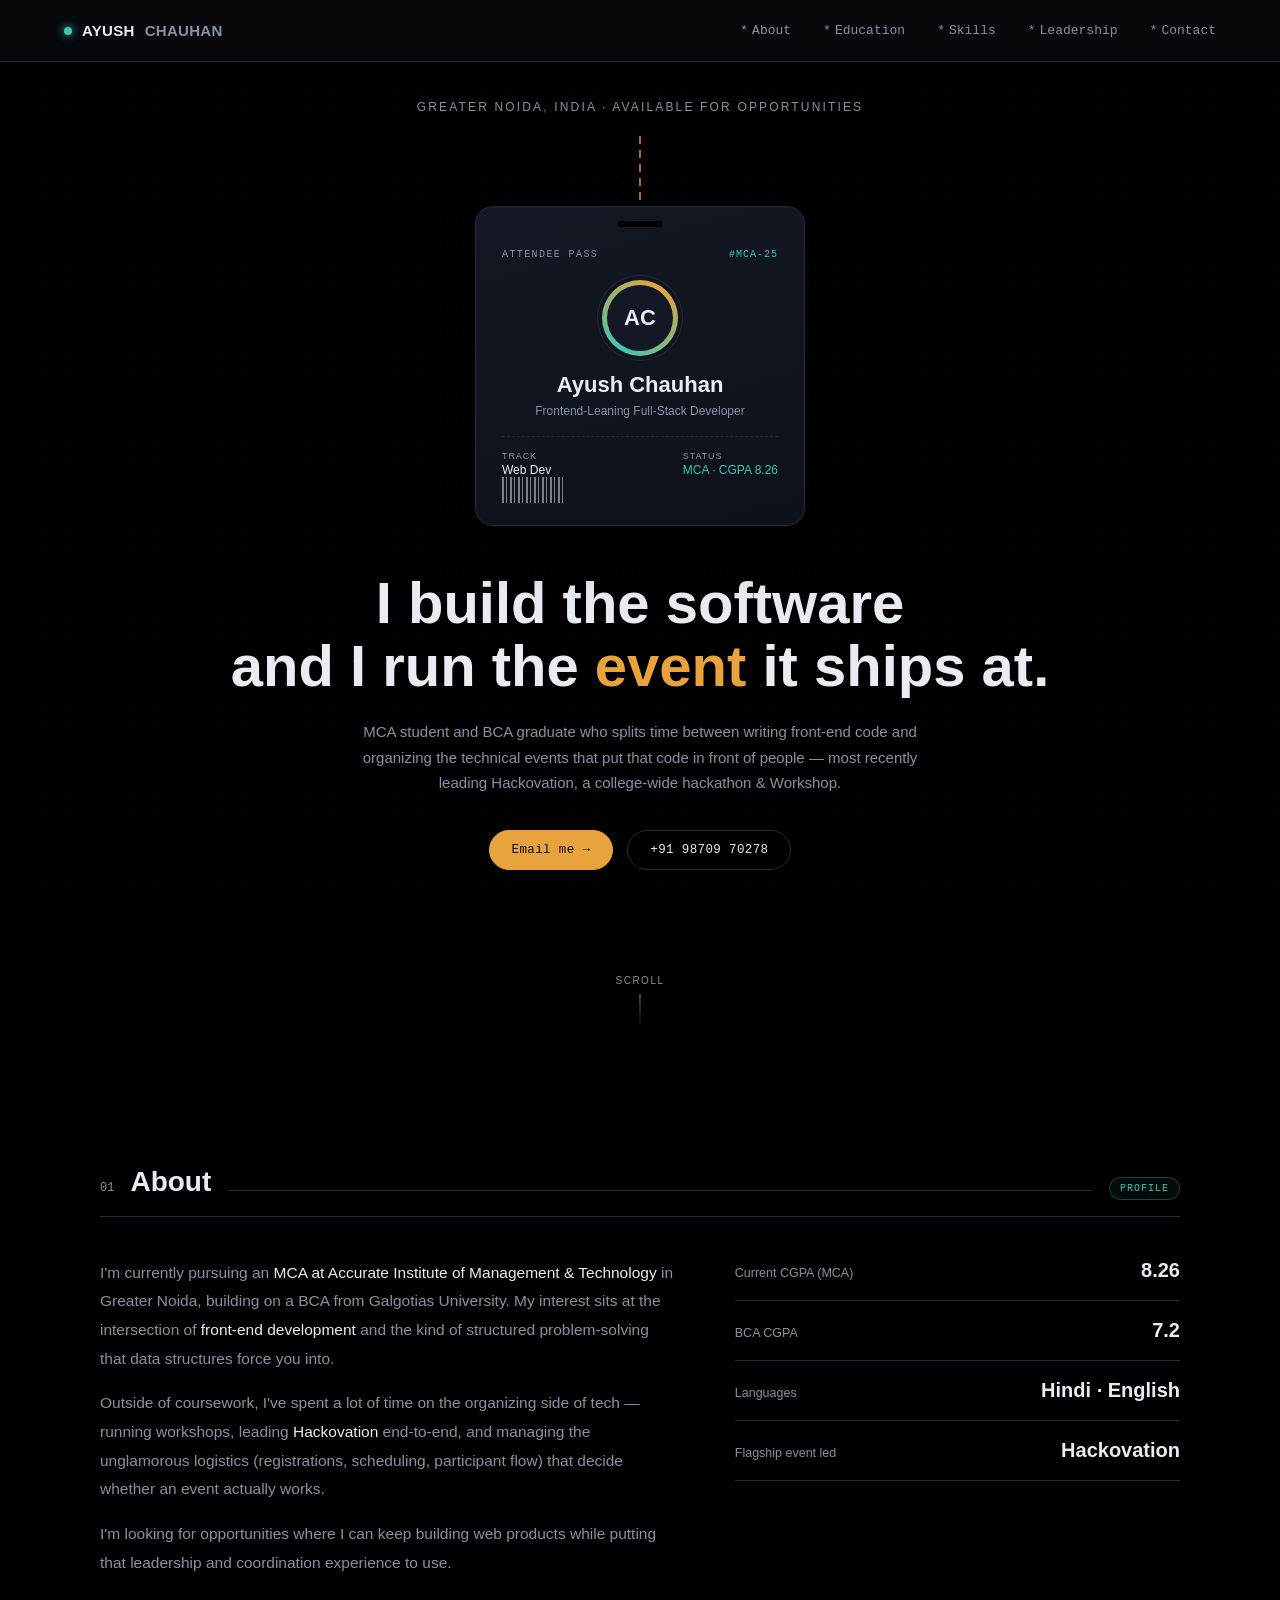
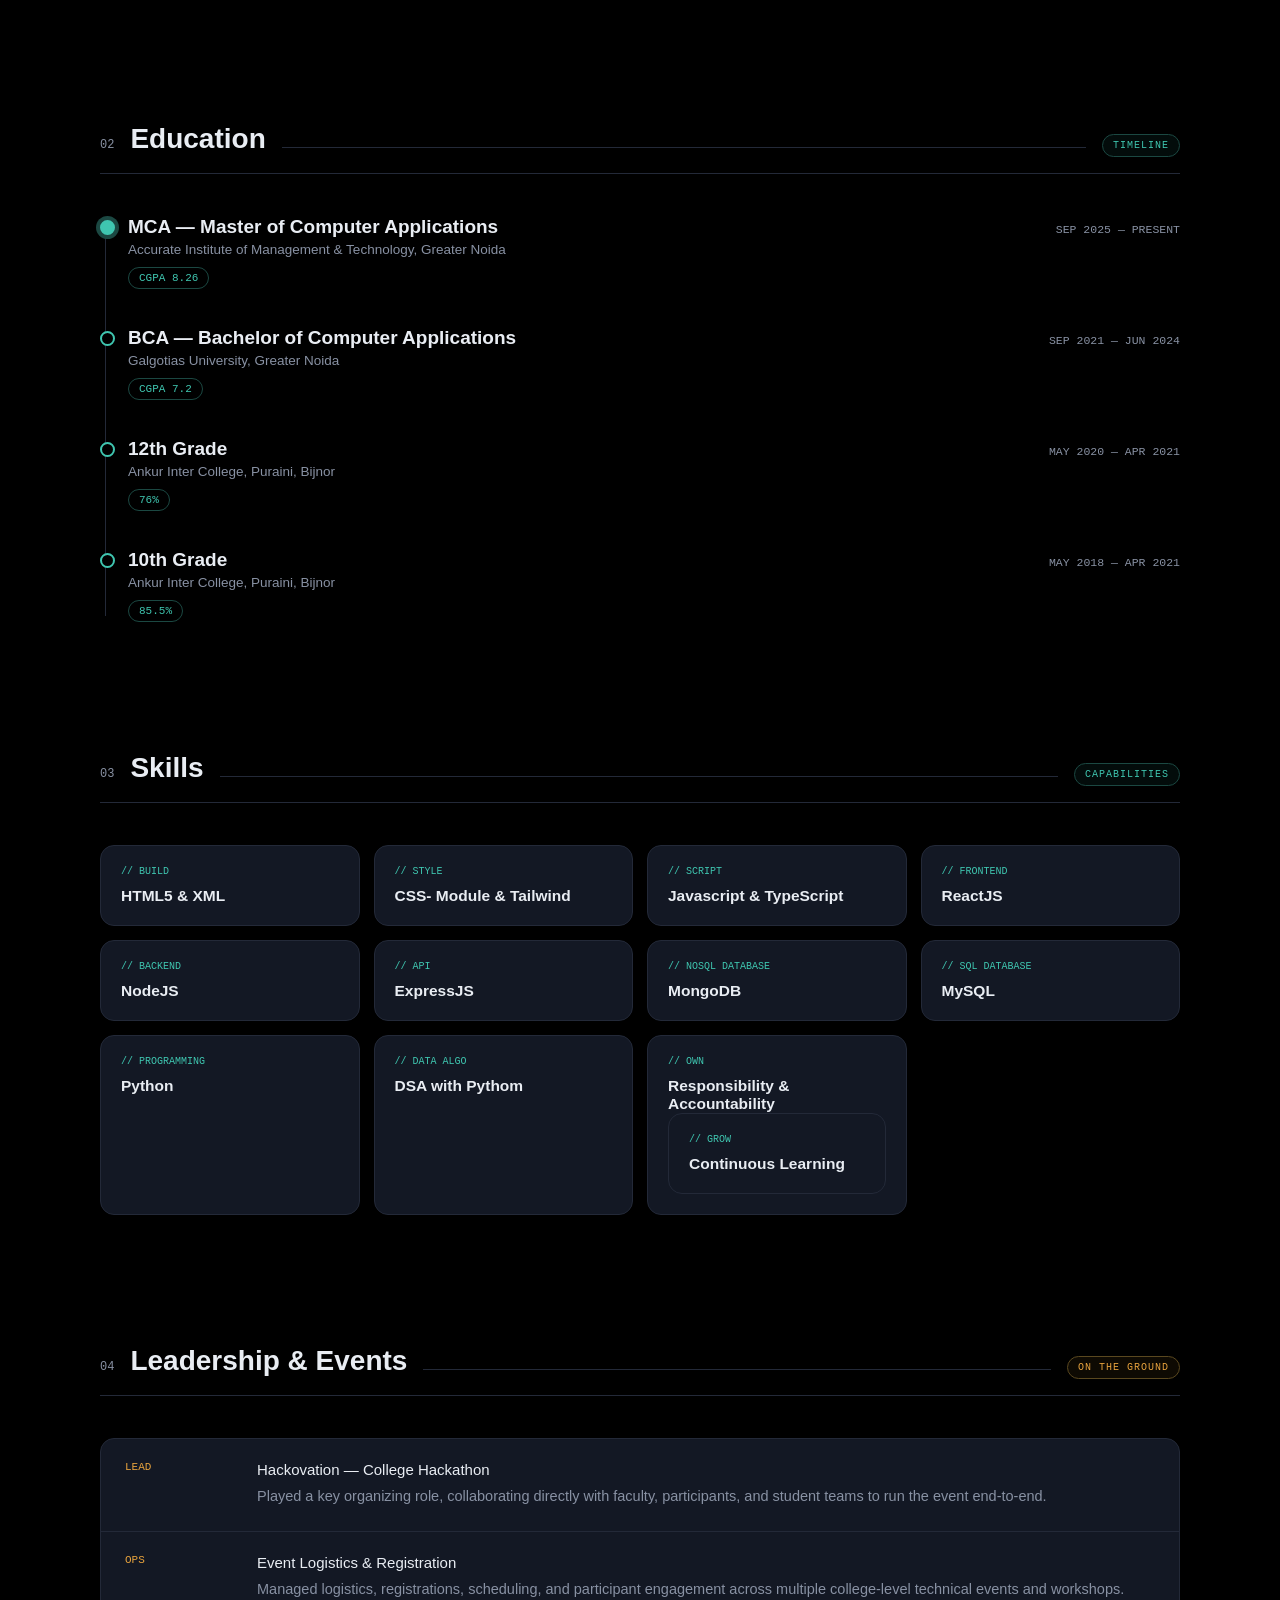
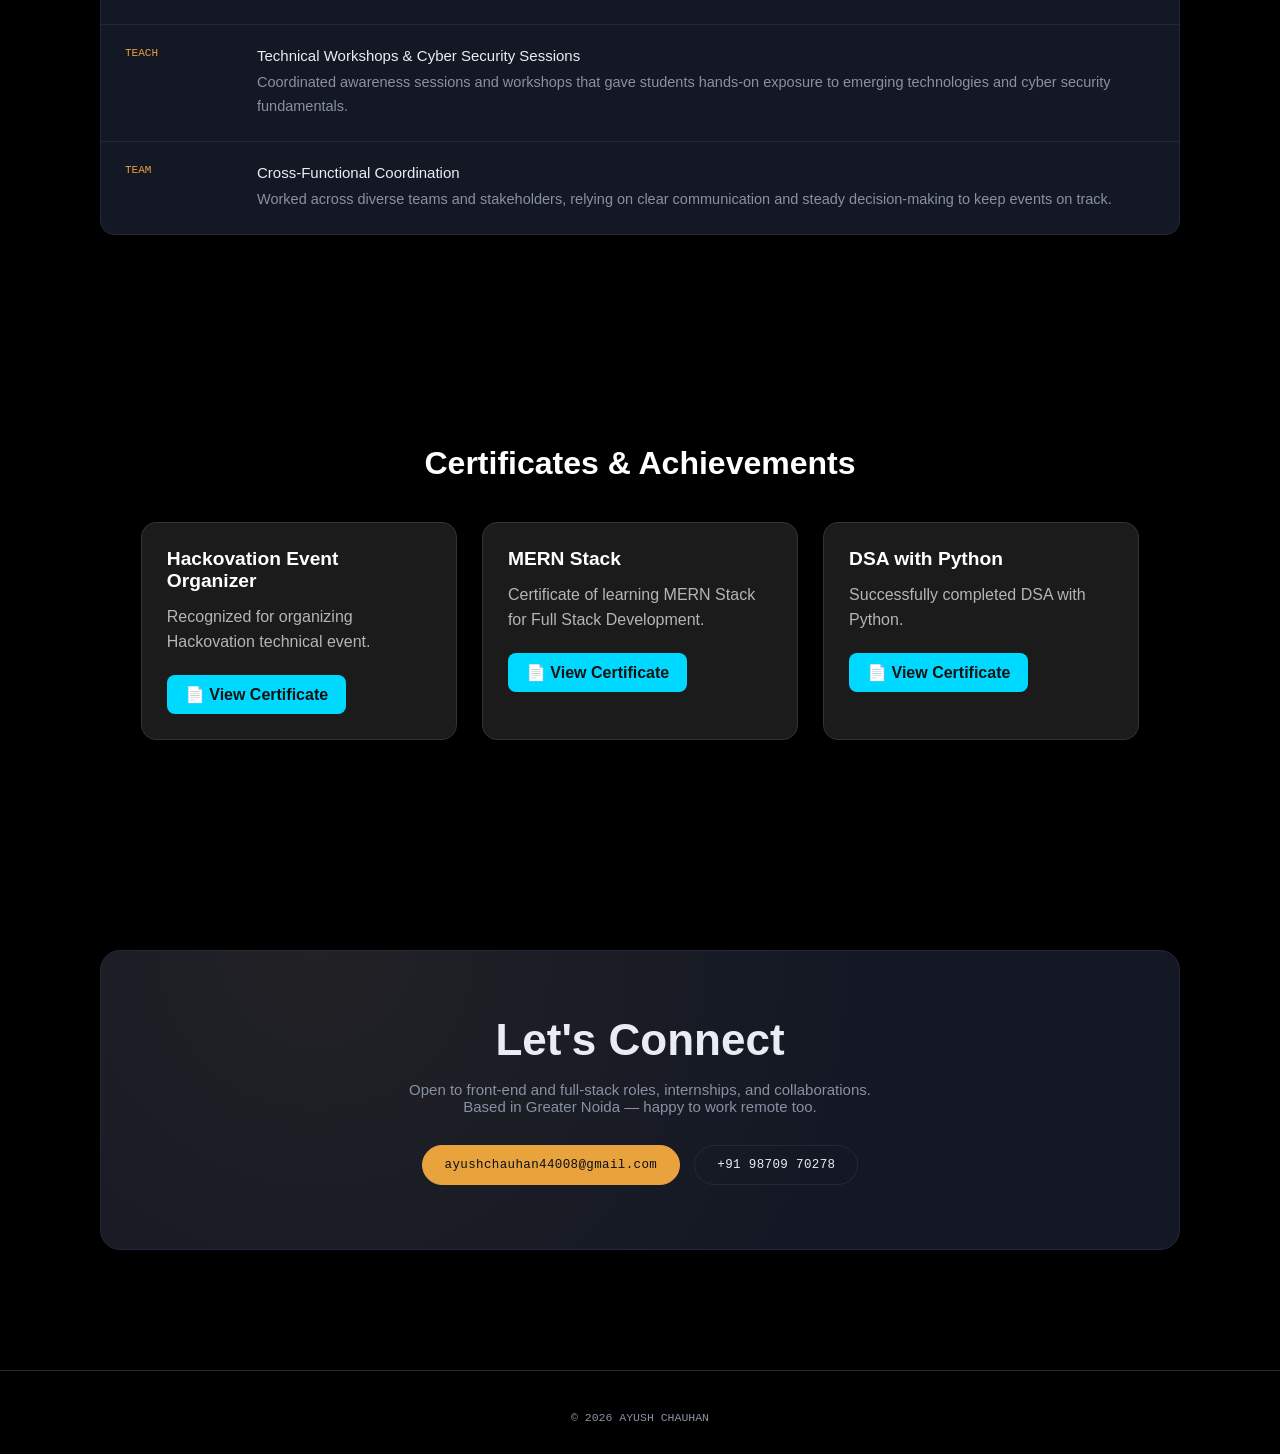
==== commit 5e8f9df8: "Update skill descriptions in index.html" ====
--- a/index.html
+++ b/index.html
@@ -189,7 +189,7 @@
           <div class="skills-grid reveal">
             <div class="skill-card">
               <div class="si">// BUILD</div>
-              <h5>HTML5</h5>
+              <h5>HTML5 & XML</h5>
             </div>
             <div class="skill-card">
               <div class="si">// STYLE</div>
@@ -197,24 +197,39 @@
             </div>
             <div class="skill-card">
               <div class="si">// SCRIPT</div>
-              <h5>Javascript</h5>
+              <h5>Javascript & TypeScript</h5>
             </div>
             <div class="skill-card">
               <div class="si">// FRONTEND</div>
               <h5>ReactJS</h5>
             </div>
             <div class="skill-card">
-              <div class="si">// DATABASE</div>
-              <h5>SQL</h5>
-            </div>
-            <div class="skill-card">
-              <div class="si">// WEB</div>
-              <h5>SEO</h5>
+              <div class="si">// BACKEND</div>
+              <h5>NodeJS</h5>
+            </div>
+              <div class="skill-card">
+              <div class="si">// API</div>
+              <h5>ExpressJS</h5>
+            </div>
+            <div class="skill-card">
+              <div class="si">// NOSQL DATABASE</div>
+              <h5>MongoDB</h5>
+            </div>
+             <div class="skill-card">
+              <div class="si">// SQL DATABASE</div>
+              <h5>MySQL</h5>
+            </div>
+            <div class="skill-card">
+              <div class="si">// PROGRAMMING</div>
+              <h5>Python</h5>
+            </div>
+            <div class="skill-card">
+              <div class="si">// DATA ALGO</div>
+              <h5>DSA with Pythom</h5>
             </div>
             <div class="skill-card">
               <div class="si">// OWN</div>
-              <h5>Responsibility & Multitasking</h5>
-            </div>
+              <h5>Responsibility & Accountability</h5>
             <div class="skill-card">
               <div class="si">// GROW</div>
               <h5>Continuous Learning</h5>
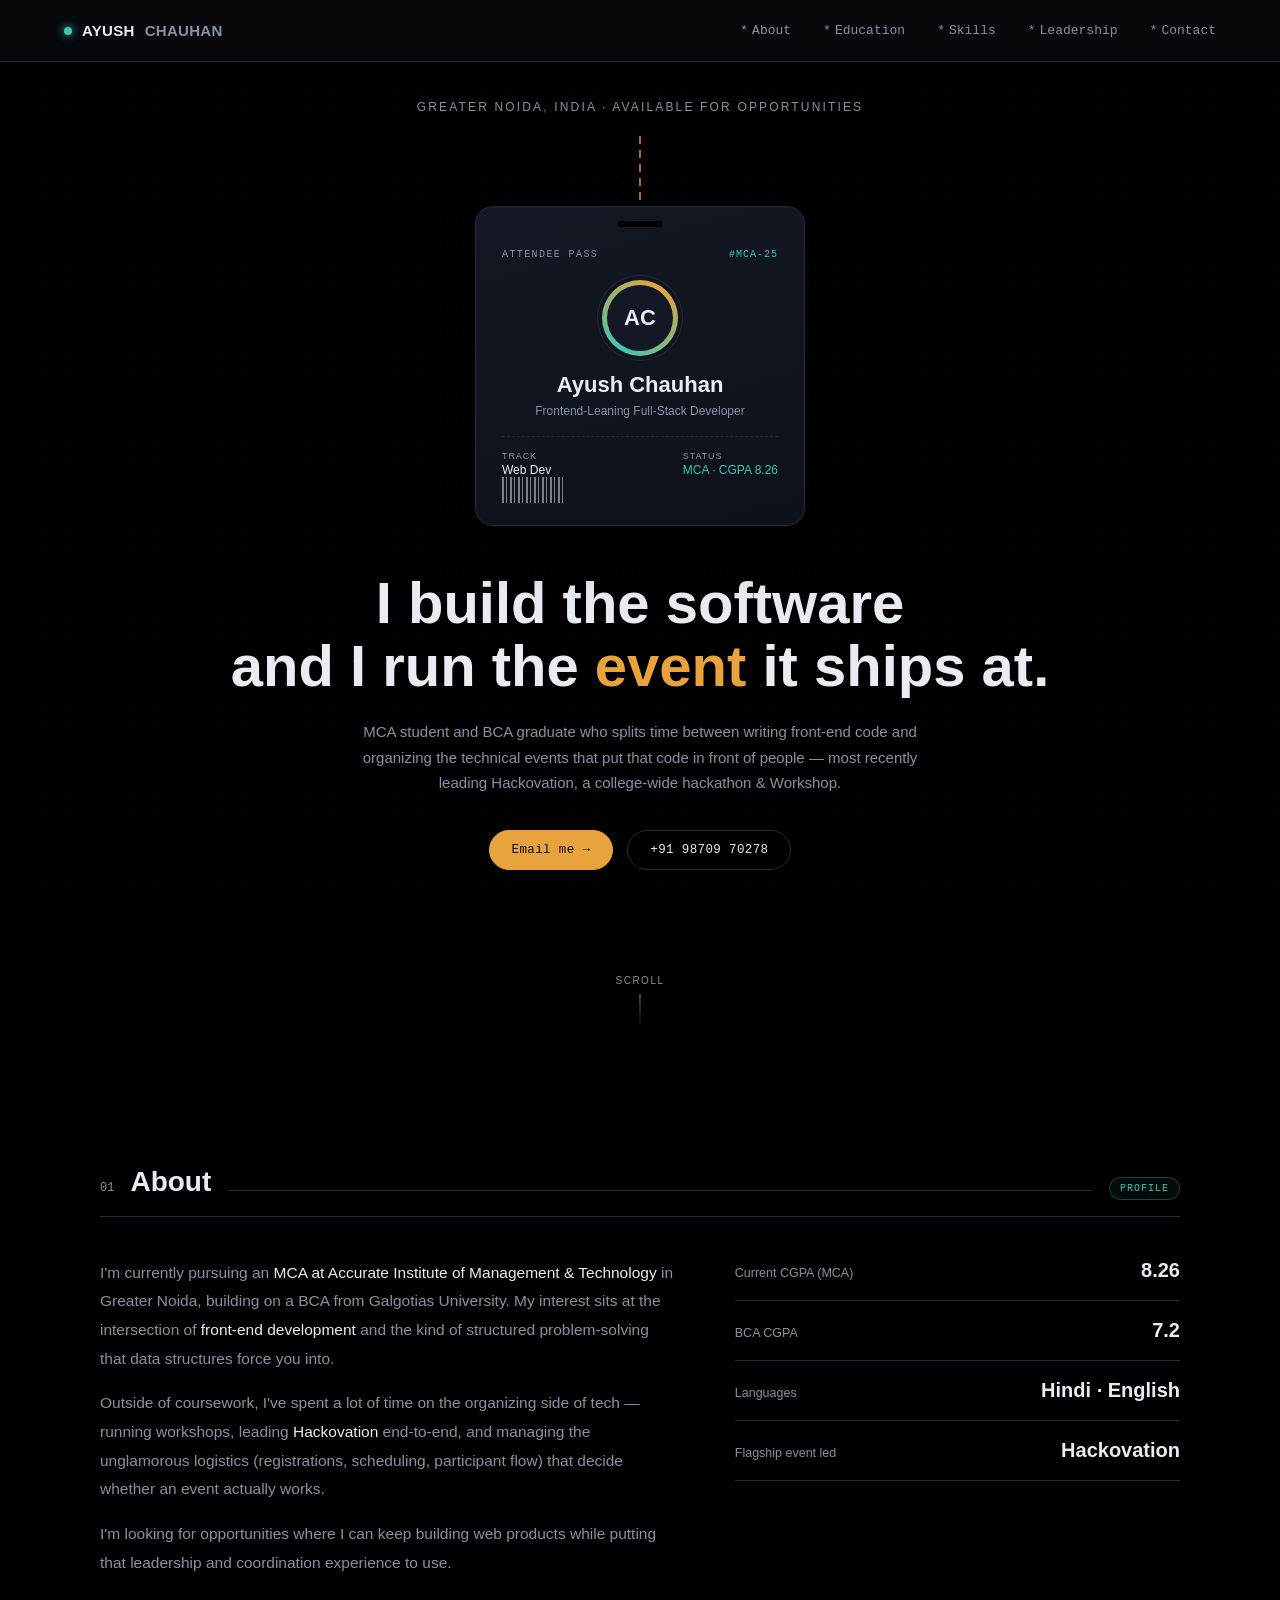
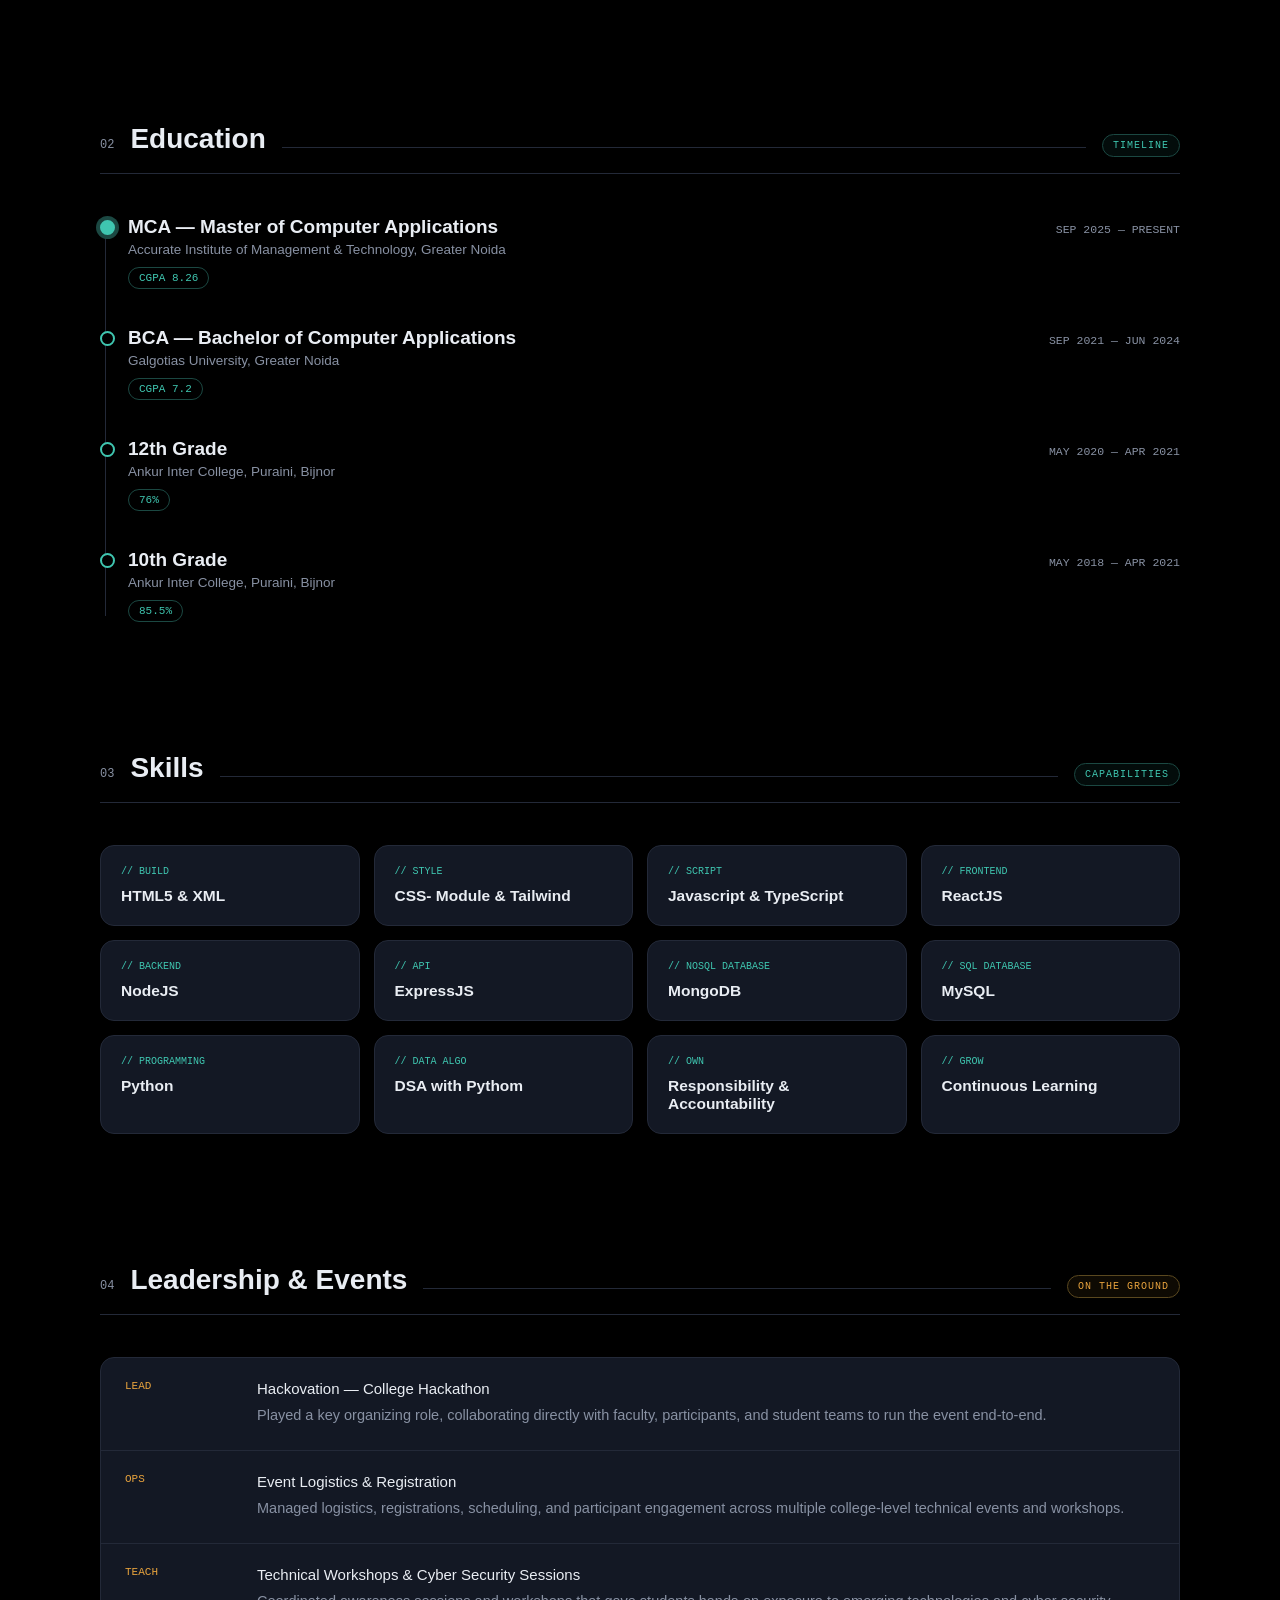
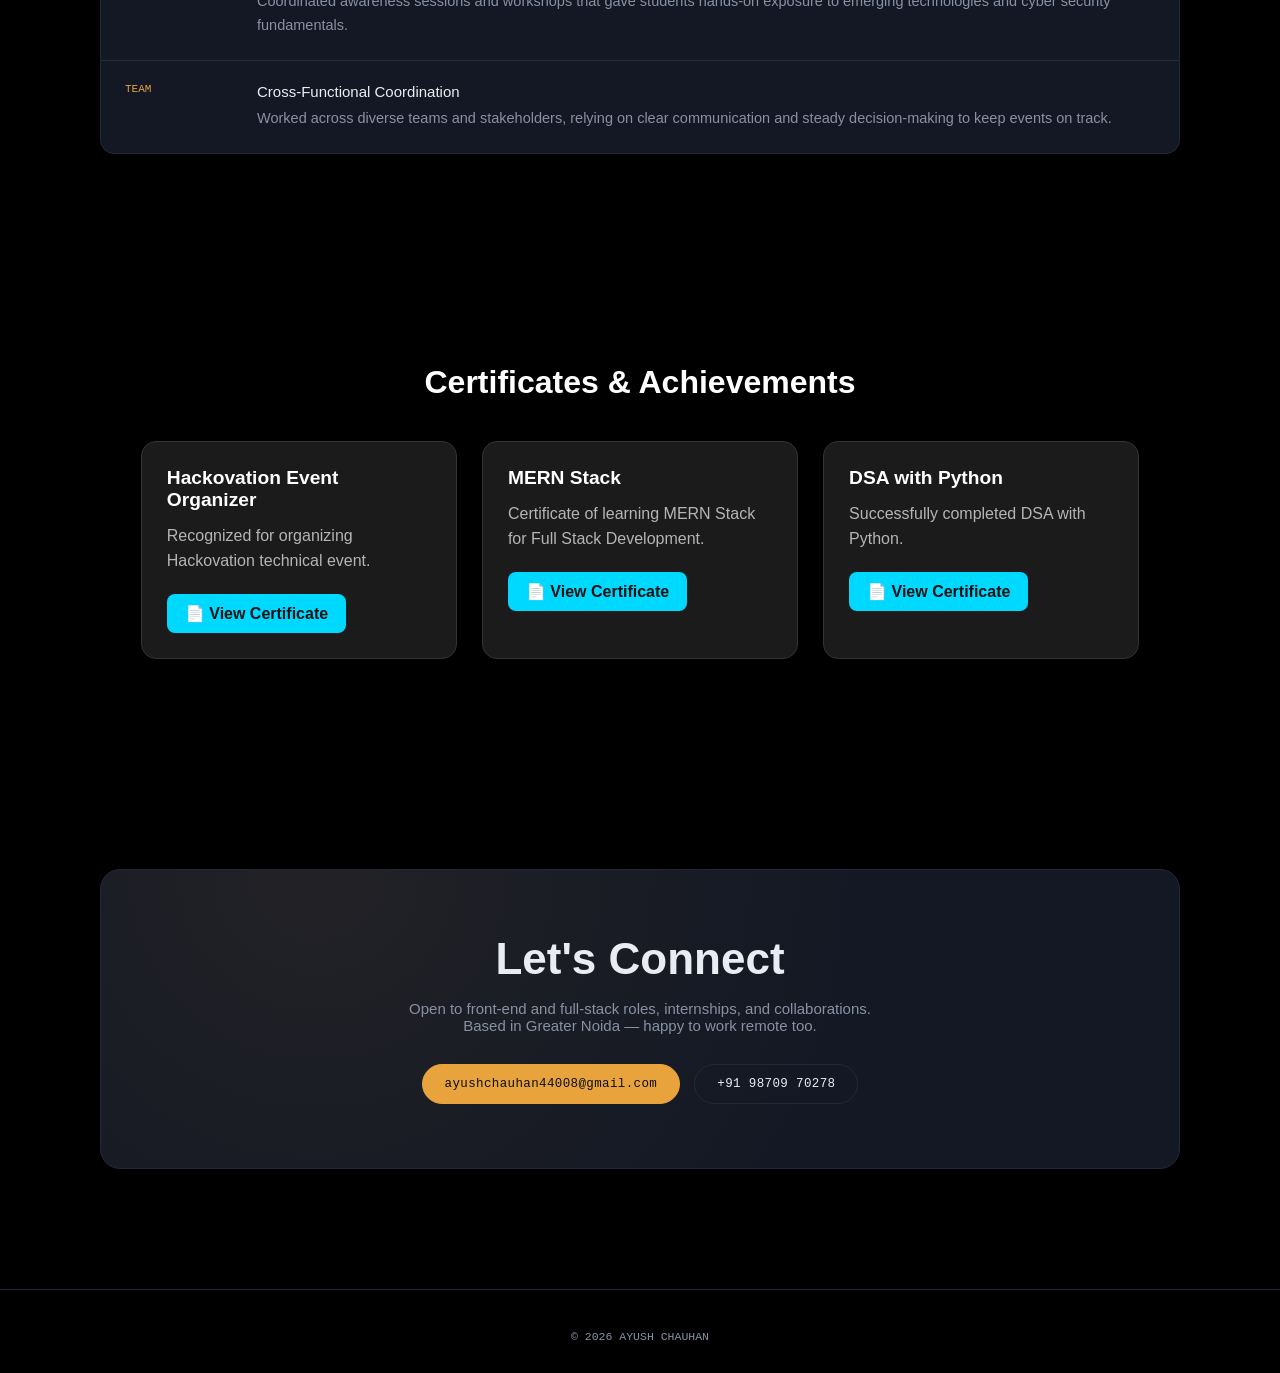
==== commit 09abeaf5: "Fix HTML formatting in index.html" ====
--- a/index.html
+++ b/index.html
@@ -230,6 +230,7 @@
             <div class="skill-card">
               <div class="si">// OWN</div>
               <h5>Responsibility & Accountability</h5>
+            </div>
             <div class="skill-card">
               <div class="si">// GROW</div>
               <h5>Continuous Learning</h5>
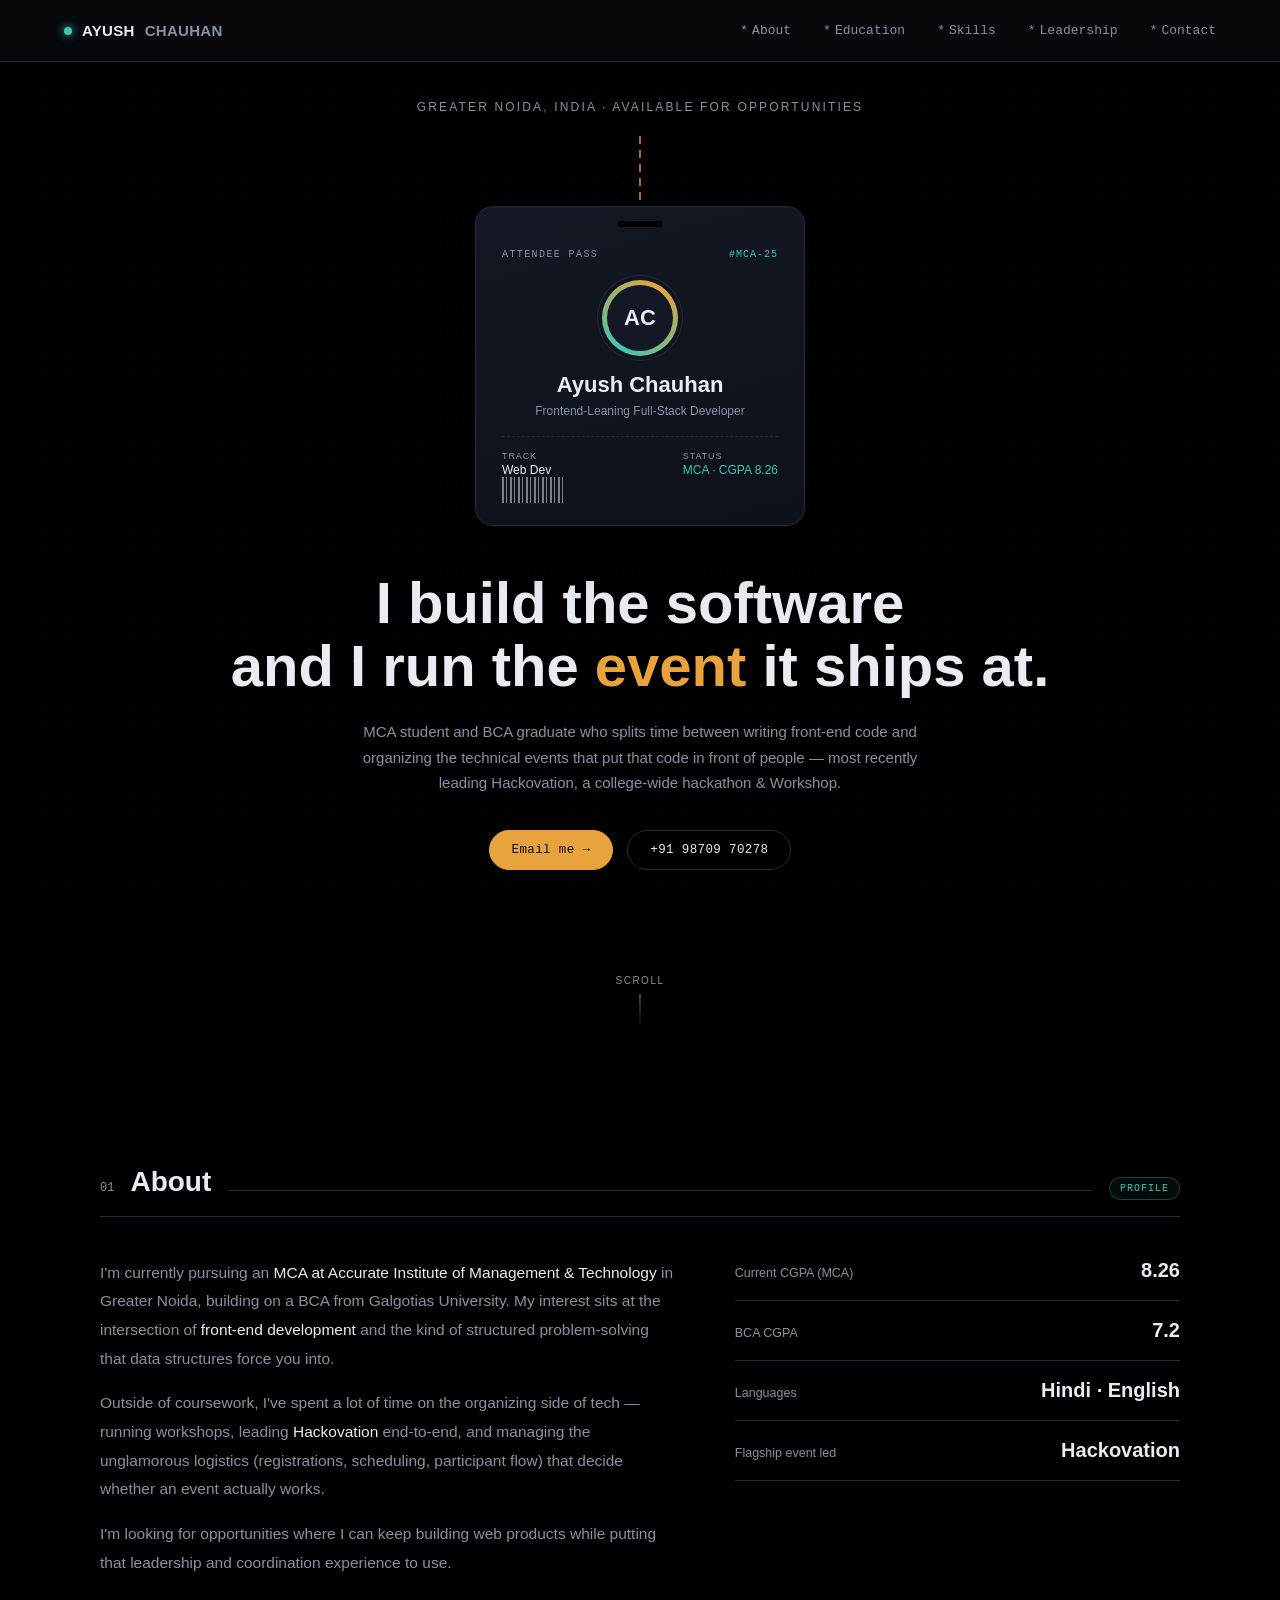
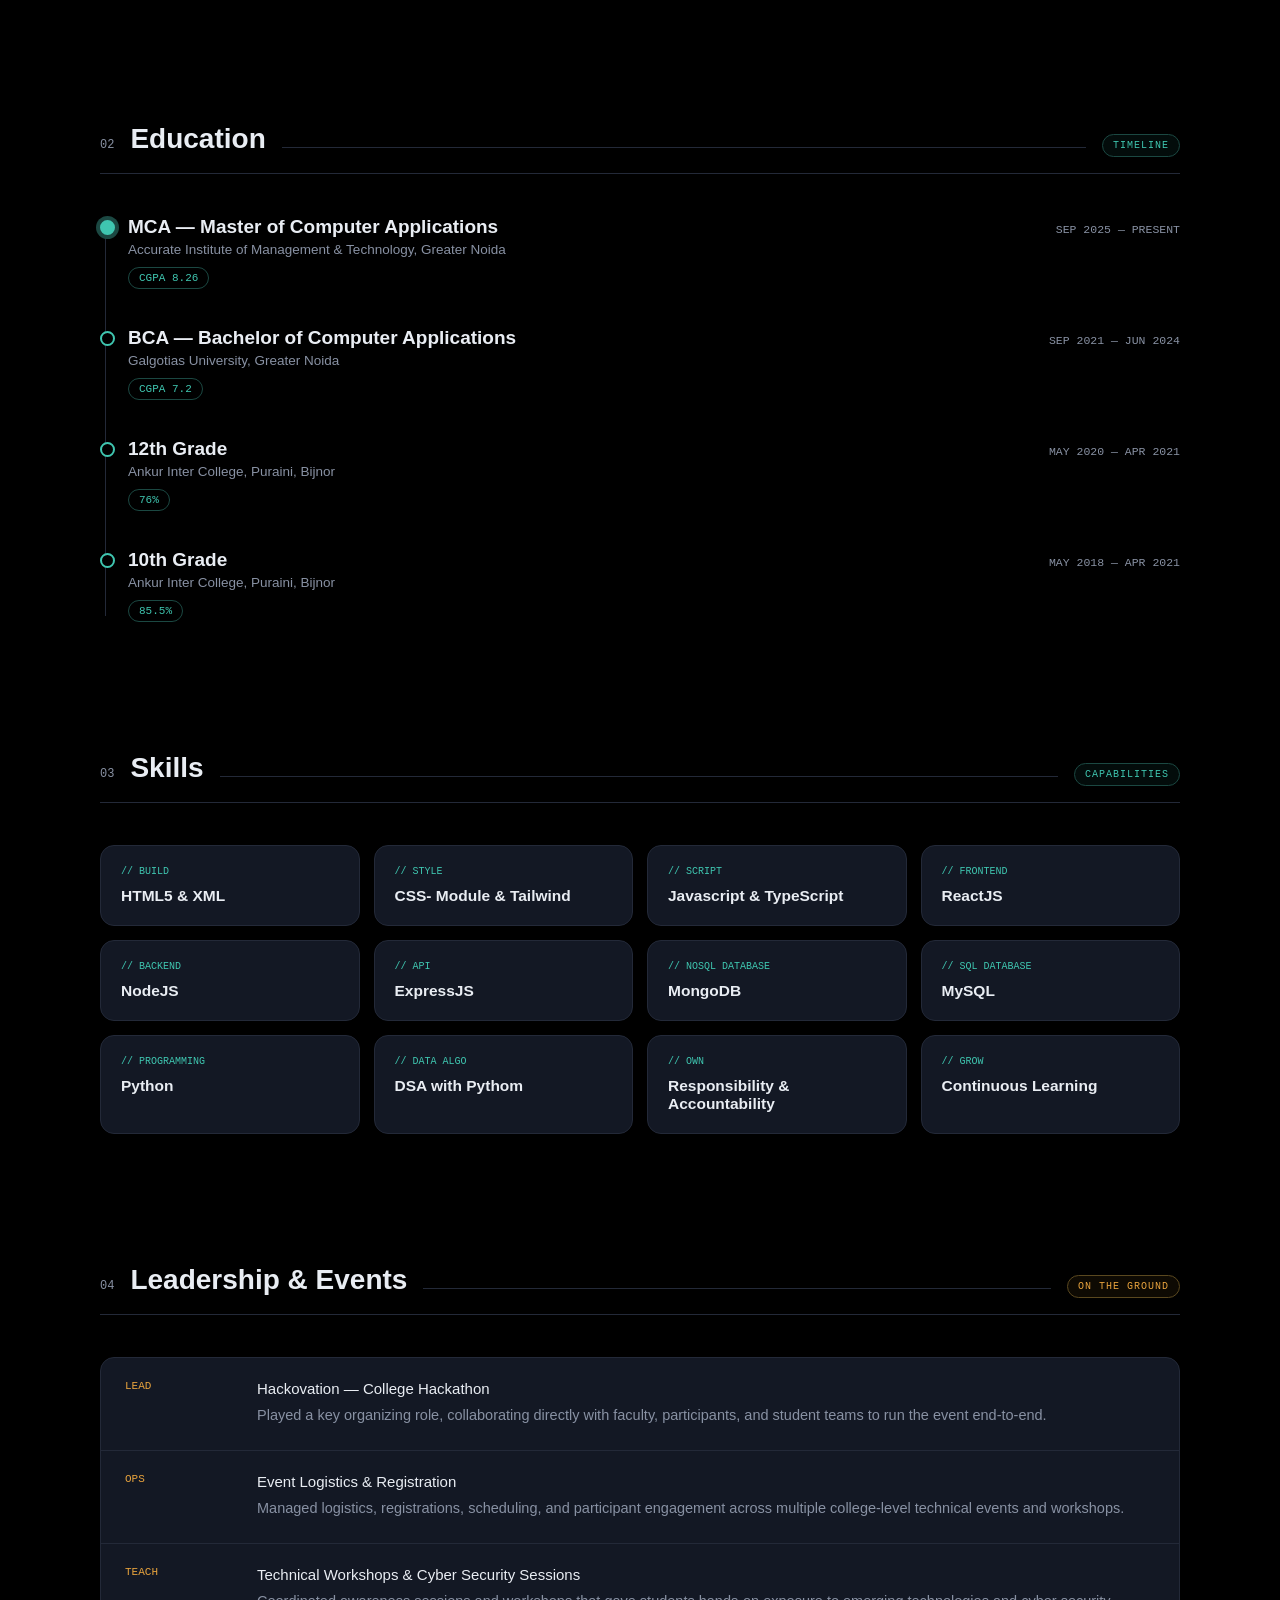
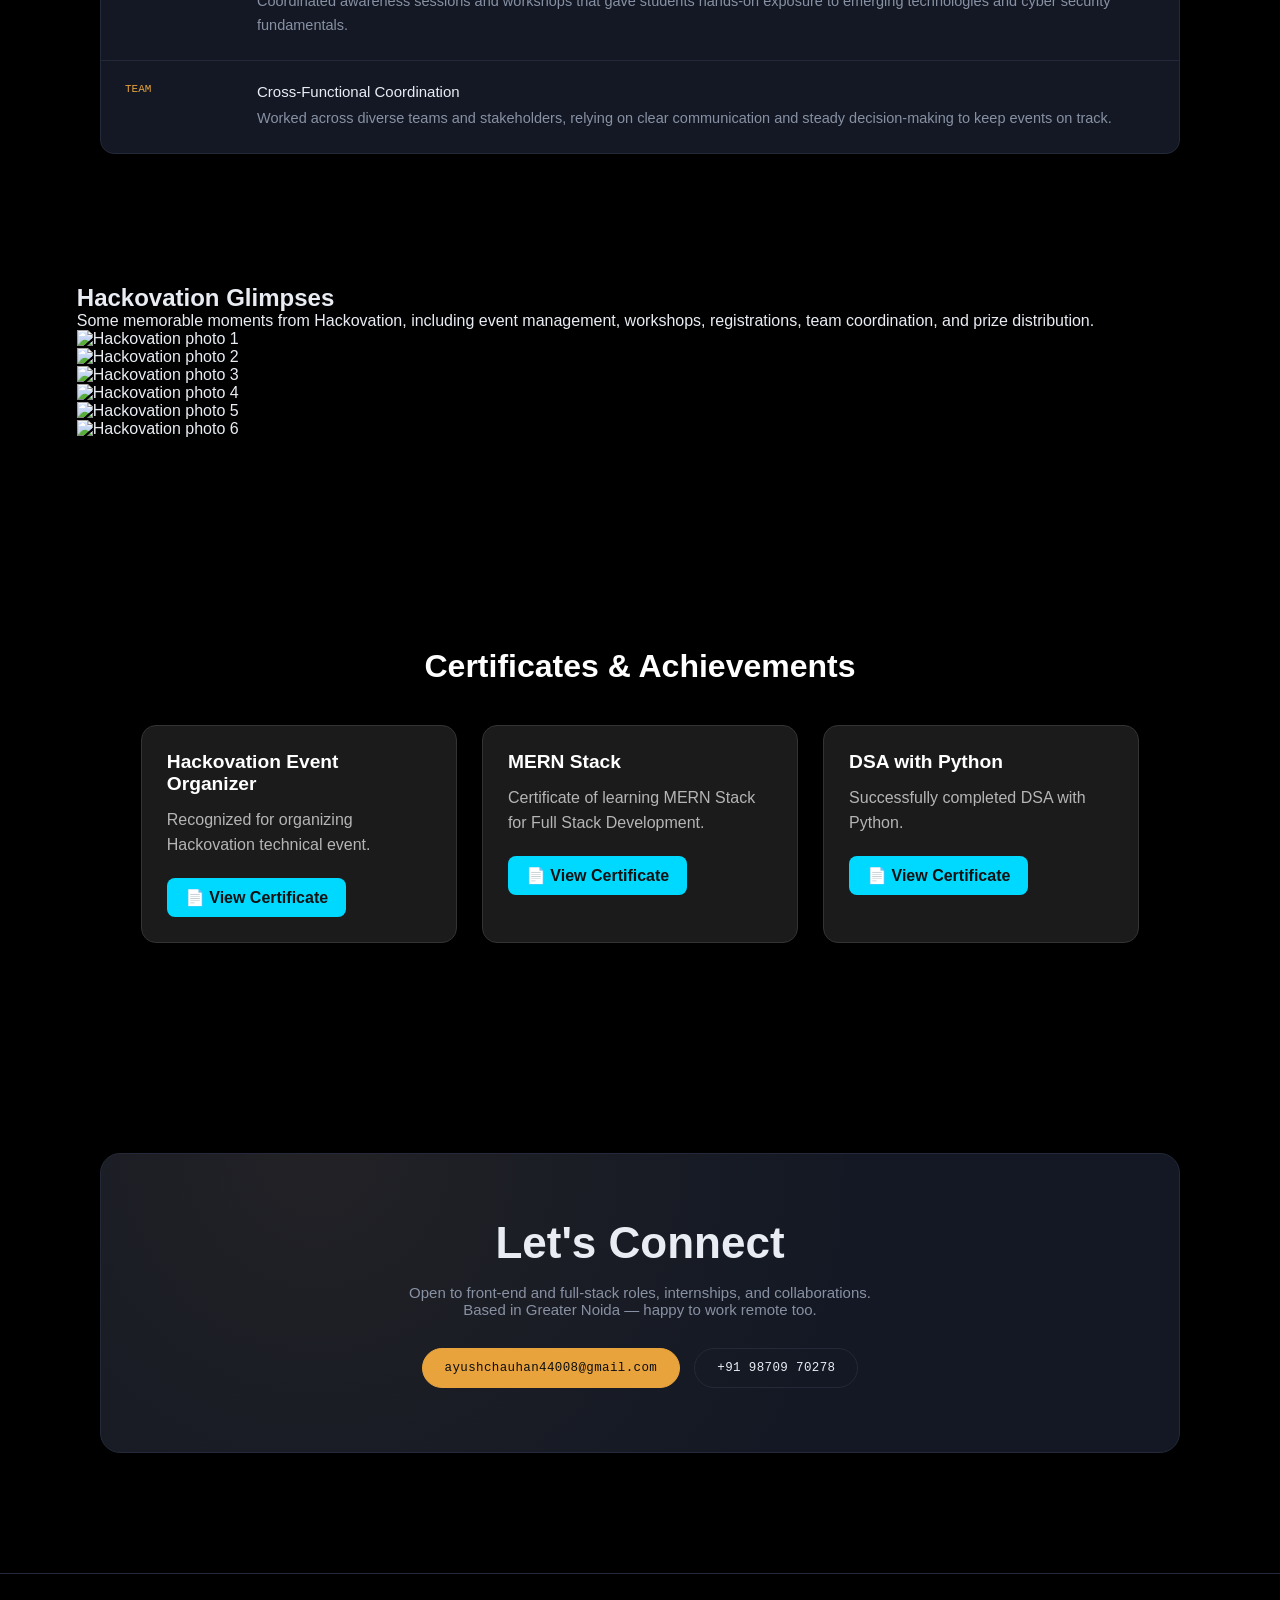
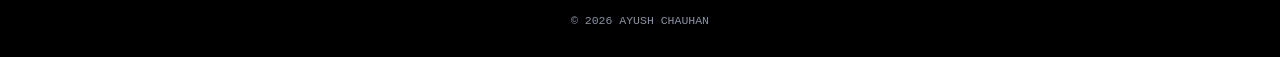
==== commit fda6c4fa: "Add Hackovation glimpses section to index.html Added a new section for Hackovation glimpses with ima" ====
--- a/index.html
+++ b/index.html
@@ -239,6 +239,8 @@
         </div>
       </section>
 
+      <!-- leadership -->
+
       <section id="leadership">
         <div class="wrap">
           <div class="track-head">
@@ -297,6 +299,48 @@
           </div>
         </div>
       </section>
+      
+<!-- HACKOVATION GLIMPSES -->
+
+<section id="hackovation" class="gallery-section">
+
+    <h2>Hackovation Glimpses</h2>
+    <p class="gallery-subtitle">
+        Some memorable moments from Hackovation, including event management,
+        workshops, registrations, team coordination, and prize distribution.
+    </p>
+
+    <div class="gallery-container">
+
+        <div class="gallery-card">
+            <img src="portfolio/Whatsapp Image 2025-11-17 at 19.21.10.jpeg" alt="Hackovation photo 1">
+        </div>
+
+        <div class="gallery-card">
+            <img src="portfolio/Whatsapp Image 2025-11-17 at 19.21.19.jpeg" alt="Hackovation photo 2">
+        </div>
+
+        <div class="gallery-card">
+            <img src="portfolio/Whatsapp Image 2025-11-17 at 19.21.16.jpeg" alt="Hackovation photo 3">
+        </div>
+
+        <div class="gallery-card">
+            <img src="portfolio/Whatsapp Image 2025-11-17 at 19.21.41.jpeg" alt="Hackovation photo 4">
+        </div>
+
+        <div class="gallery-card">
+            <img src="portfolio/Whatsapp Image 2025-11-17 at 19.23.37.jpeg" alt="Hackovation photo 5">
+        </div>
+
+        <div class="gallery-card">
+            <img src="portfolio/Whatsapp Image 2025-11-17 at 19.23.41.jpeg" alt="Hackovation photo 6">
+        </div>
+
+    </div>
+
+</section>
+      <!-- certificate -->
+
       <section id="certificates" class="certificates-section">
         <h2>Certificates & Achievements</h2>
 
@@ -341,6 +385,9 @@
           </div>
         </div>
       </section>
+
+      <!-- Contact -->
+
       <section id="contact">
         <div class="wrap">
           <div class="contact-panel reveal">
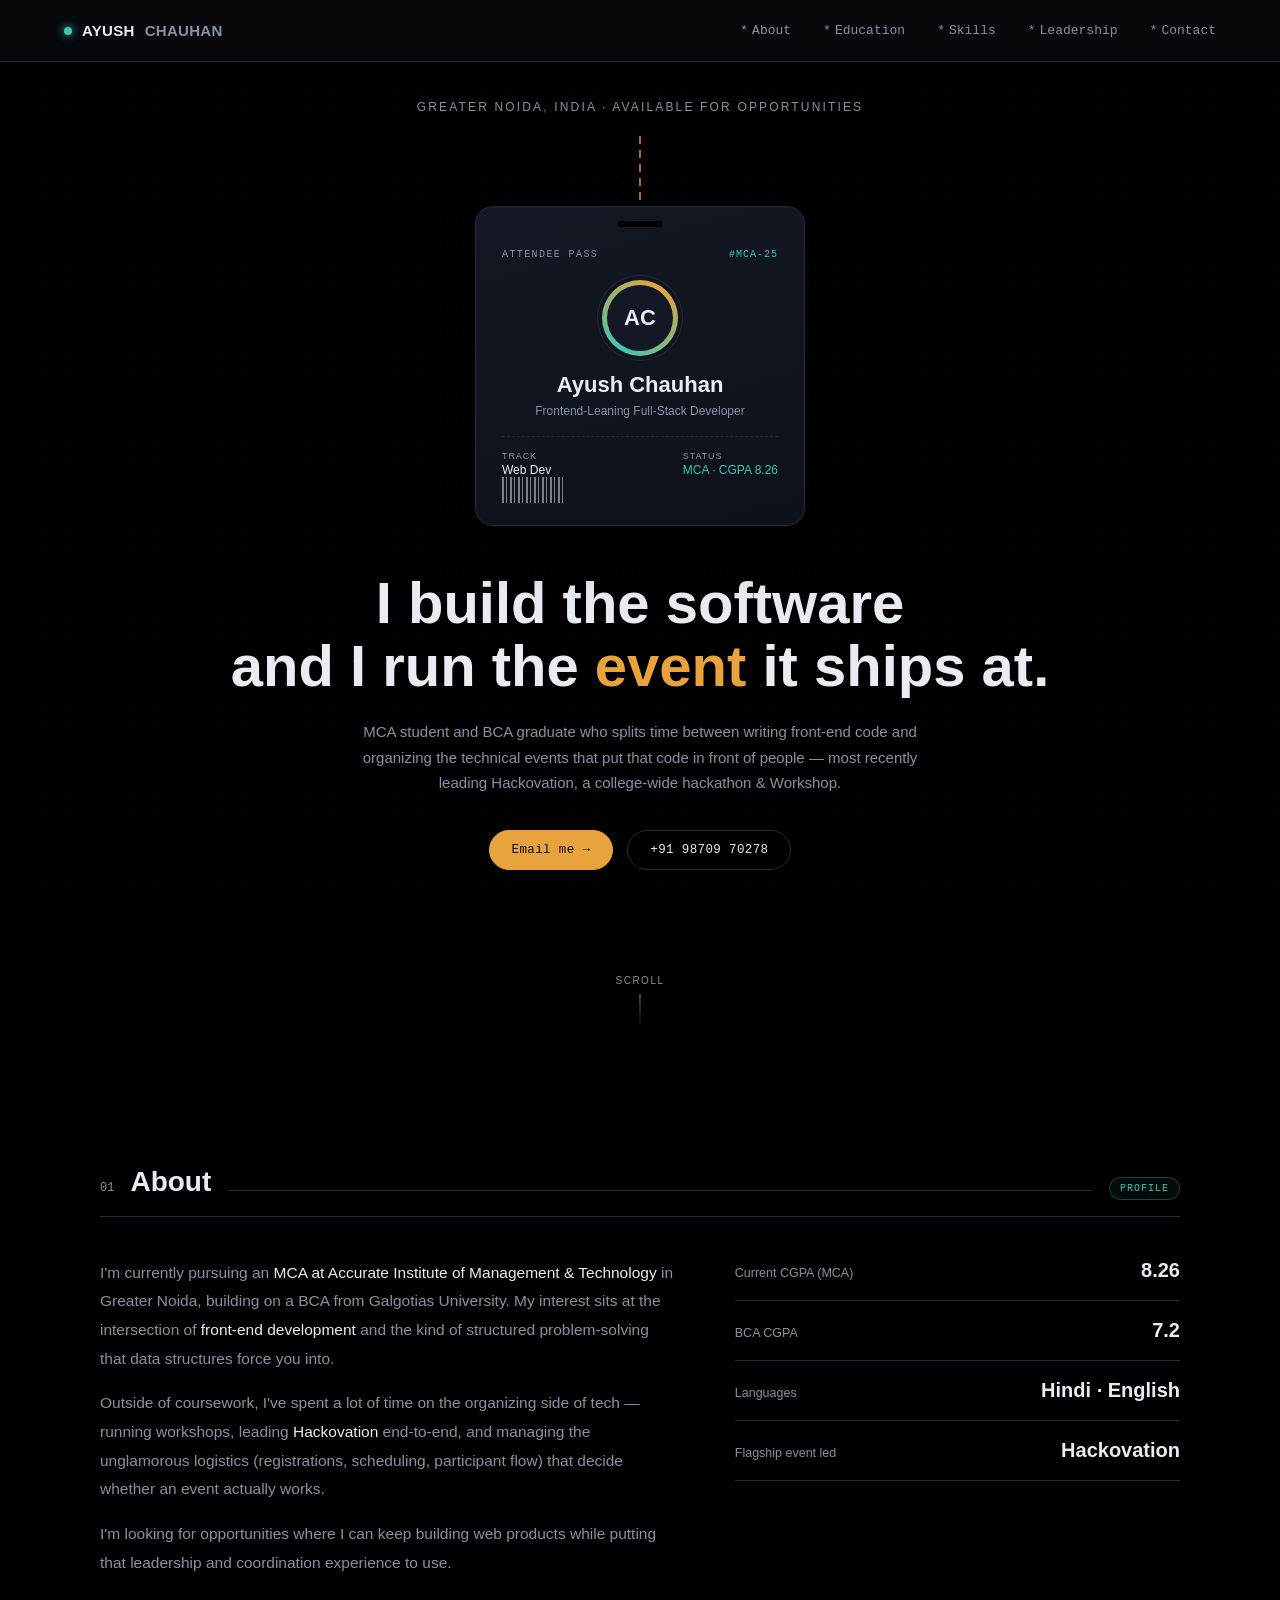
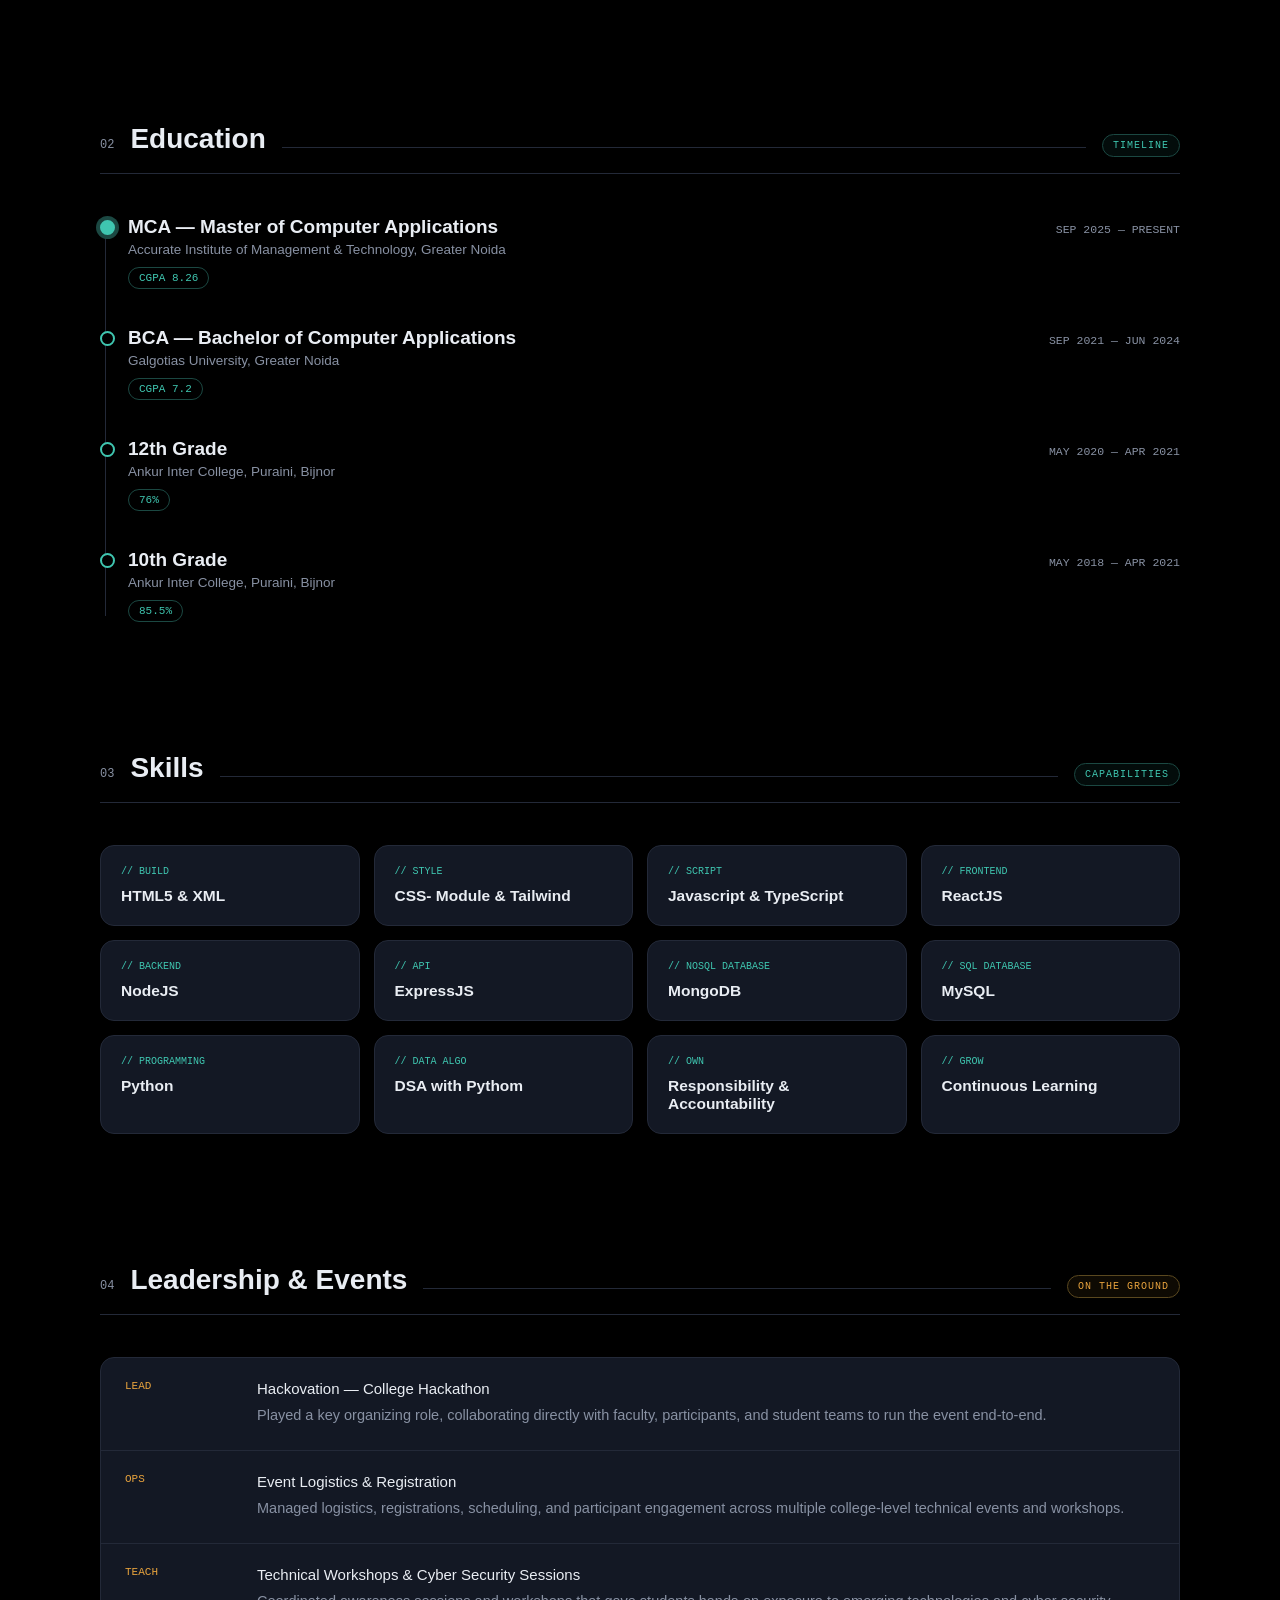
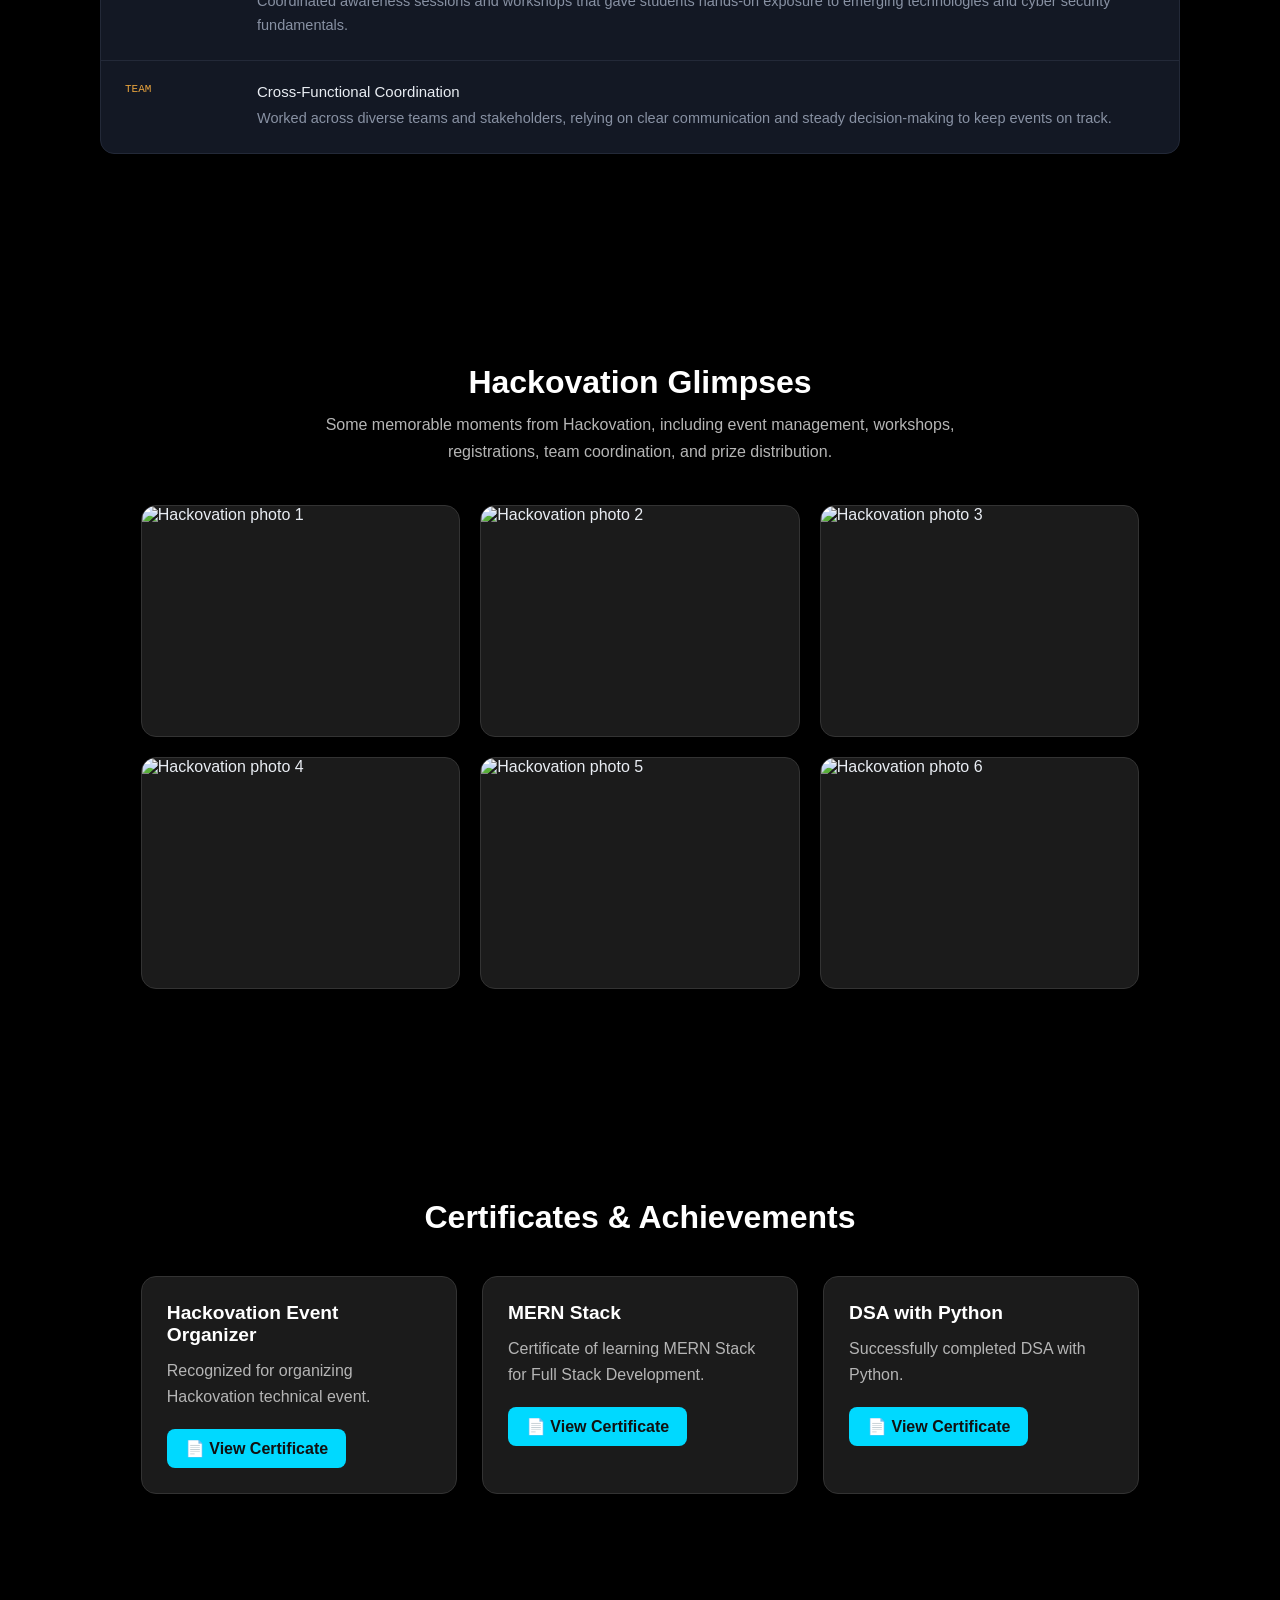
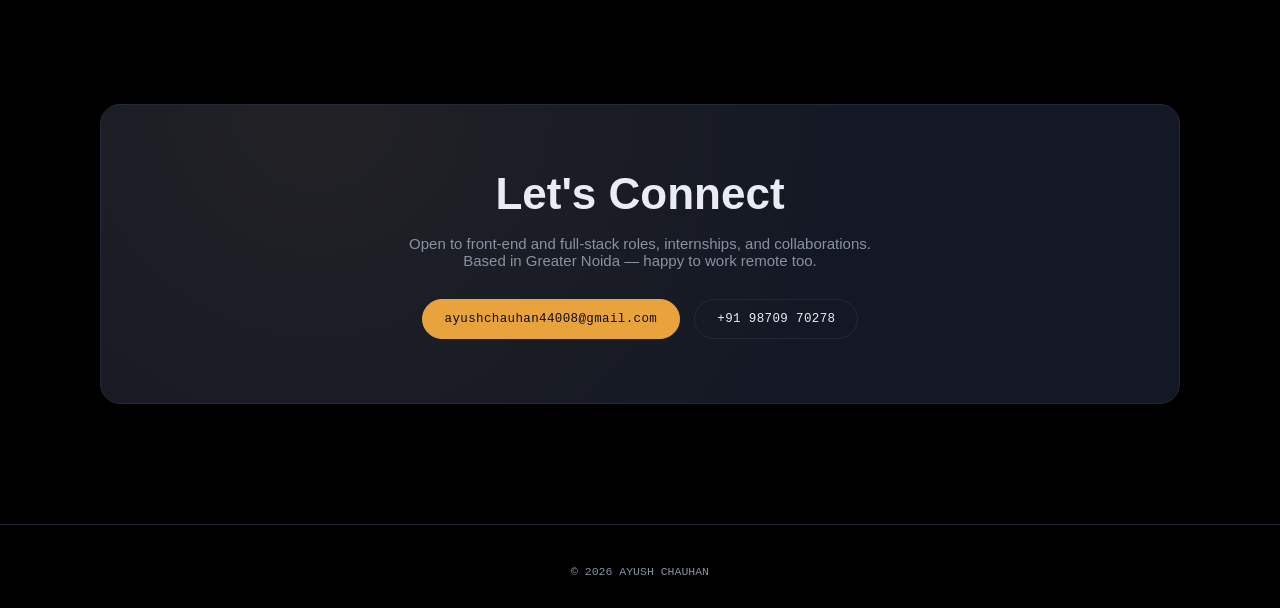
==== commit 610f1244: "Update image source paths in gallery" ====
--- a/index.html
+++ b/index.html
@@ -313,27 +313,27 @@
     <div class="gallery-container">
 
         <div class="gallery-card">
-            <img src="portfolio/Whatsapp Image 2025-11-17 at 19.21.10.jpeg" alt="Hackovation photo 1">
-        </div>
-
-        <div class="gallery-card">
-            <img src="portfolio/Whatsapp Image 2025-11-17 at 19.21.19.jpeg" alt="Hackovation photo 2">
-        </div>
-
-        <div class="gallery-card">
-            <img src="portfolio/Whatsapp Image 2025-11-17 at 19.21.16.jpeg" alt="Hackovation photo 3">
-        </div>
-
-        <div class="gallery-card">
-            <img src="portfolio/Whatsapp Image 2025-11-17 at 19.21.41.jpeg" alt="Hackovation photo 4">
-        </div>
-
-        <div class="gallery-card">
-            <img src="portfolio/Whatsapp Image 2025-11-17 at 19.23.37.jpeg" alt="Hackovation photo 5">
-        </div>
-
-        <div class="gallery-card">
-            <img src="portfolio/Whatsapp Image 2025-11-17 at 19.23.41.jpeg" alt="Hackovation photo 6">
+            <img src="Whatsapp Image 2025-11-17 at 19.21.10.jpeg" alt="Hackovation photo 1">
+        </div>
+
+        <div class="gallery-card">
+            <img src="Whatsapp Image 2025-11-17 at 19.21.19.jpeg" alt="Hackovation photo 2">
+        </div>
+
+        <div class="gallery-card">
+            <img src="Whatsapp Image 2025-11-17 at 19.21.16.jpeg" alt="Hackovation photo 3">
+        </div>
+
+        <div class="gallery-card">
+            <img src="Whatsapp Image 2025-11-17 at 19.21.41.jpeg" alt="Hackovation photo 4">
+        </div>
+
+        <div class="gallery-card">
+            <img src="Whatsapp Image 2025-11-17 at 19.23.37.jpeg" alt="Hackovation photo 5">
+        </div>
+
+        <div class="gallery-card">
+            <img src="Whatsapp Image 2025-11-17 at 19.23.41.jpeg" alt="Hackovation photo 6">
         </div>
 
     </div>
--- a/styles.css
+++ b/styles.css
@@ -569,7 +569,62 @@
   margin-bottom: 6px;
   font-size: 15px;
 }
-
+/* ===============================
+   Hackovation Gallery
+================================== */
+
+.gallery-section{
+  width:90%;
+  max-width:1200px;
+  margin:80px auto;
+}
+
+.gallery-section h2{
+  text-align:center;
+  color:#fff;
+  font-size:2rem;
+  margin-bottom:10px;
+}
+
+.gallery-subtitle{
+  text-align:center;
+  color:#b5b5b5;
+  max-width:700px;
+  margin:0 auto 40px;
+  line-height:1.7;
+}
+
+.gallery-container{
+  display:grid;
+  grid-template-columns:repeat(auto-fit,minmax(280px,1fr));
+  gap:20px;
+}
+
+.gallery-card{
+  overflow:hidden;
+  border-radius:15px;
+  background:#1b1b1b;
+  border:1px solid #333;
+  transition:.3s;
+  cursor:pointer;
+}
+
+.gallery-card img{
+  width:100%;
+  height:230px;
+  object-fit:cover;
+  display:block;
+  transition:.4s;
+}
+
+.gallery-card:hover{
+  border-color:#00d9ff;
+  box-shadow:0 10px 30px rgba(0,217,255,.2);
+}
+
+.gallery-card:hover img{
+  transform:scale(1.08);
+}
 /* Certificates Section */
 
 .certificates-section{
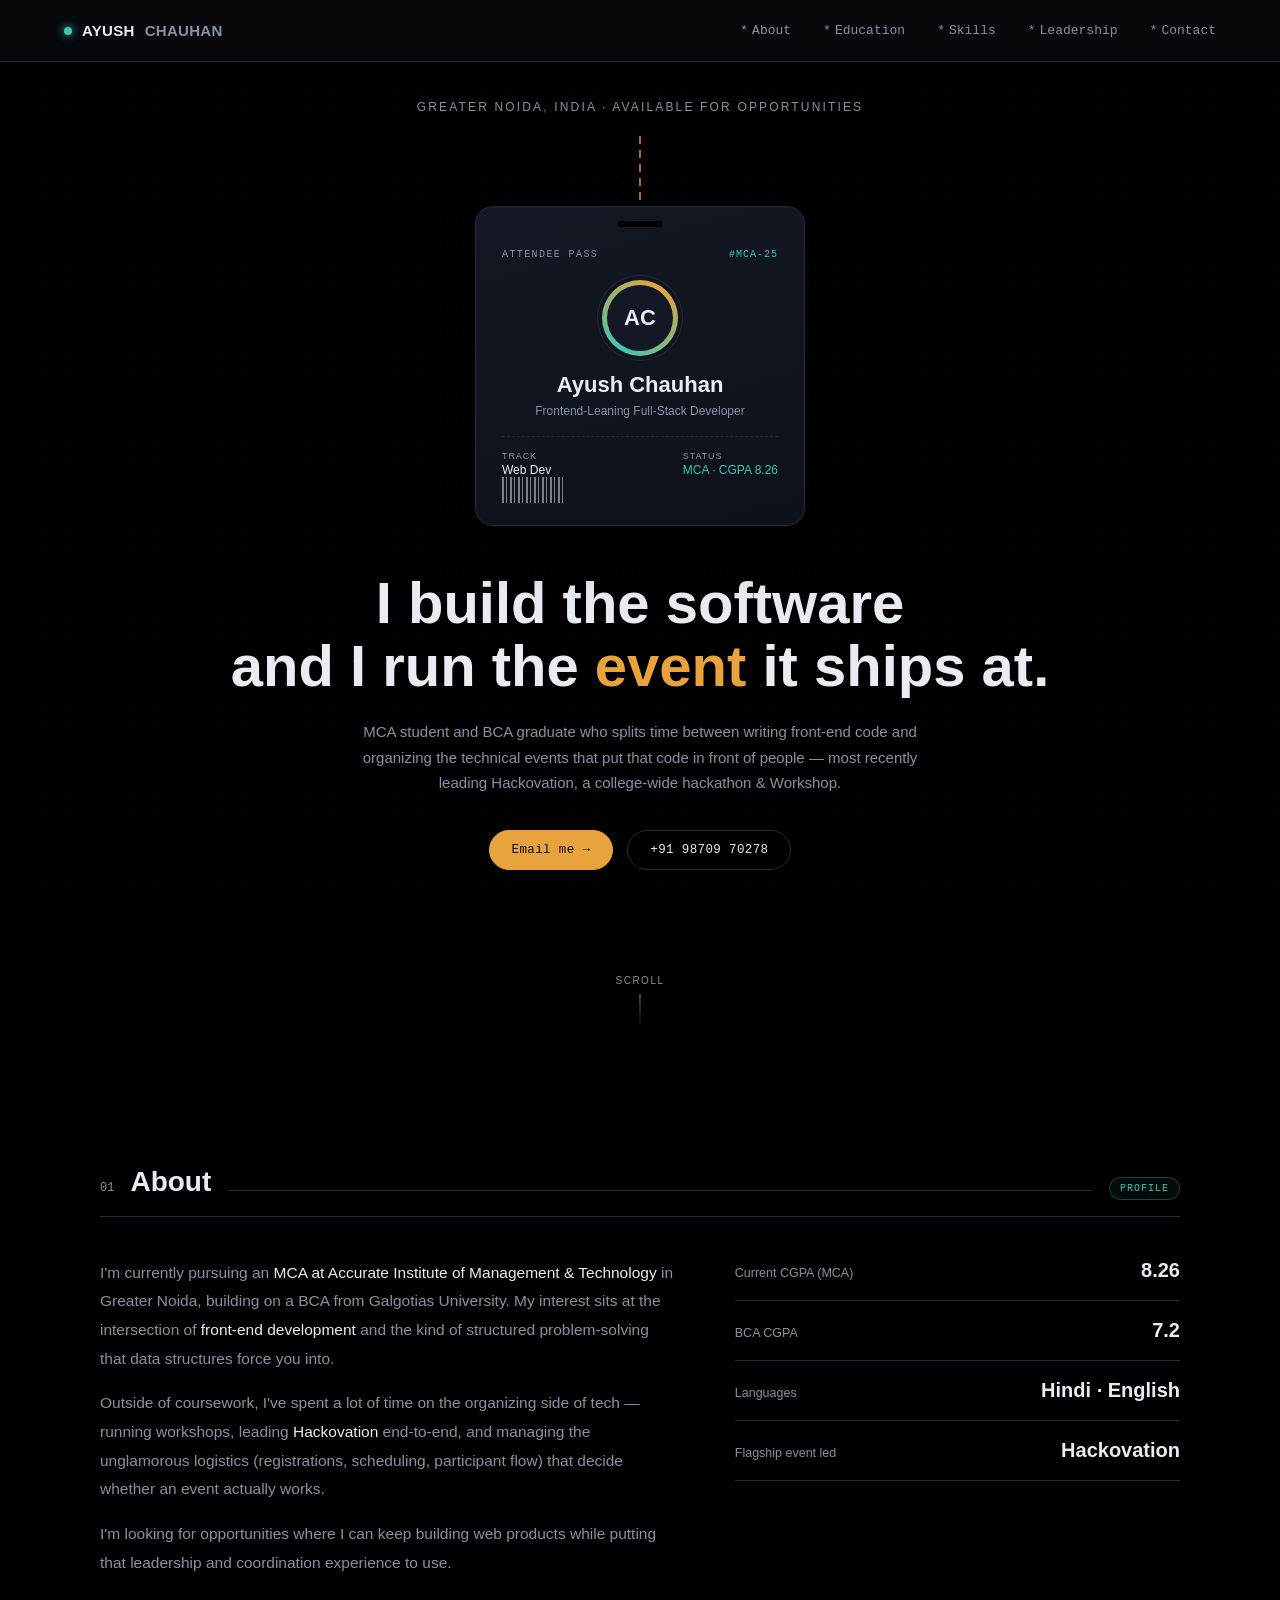
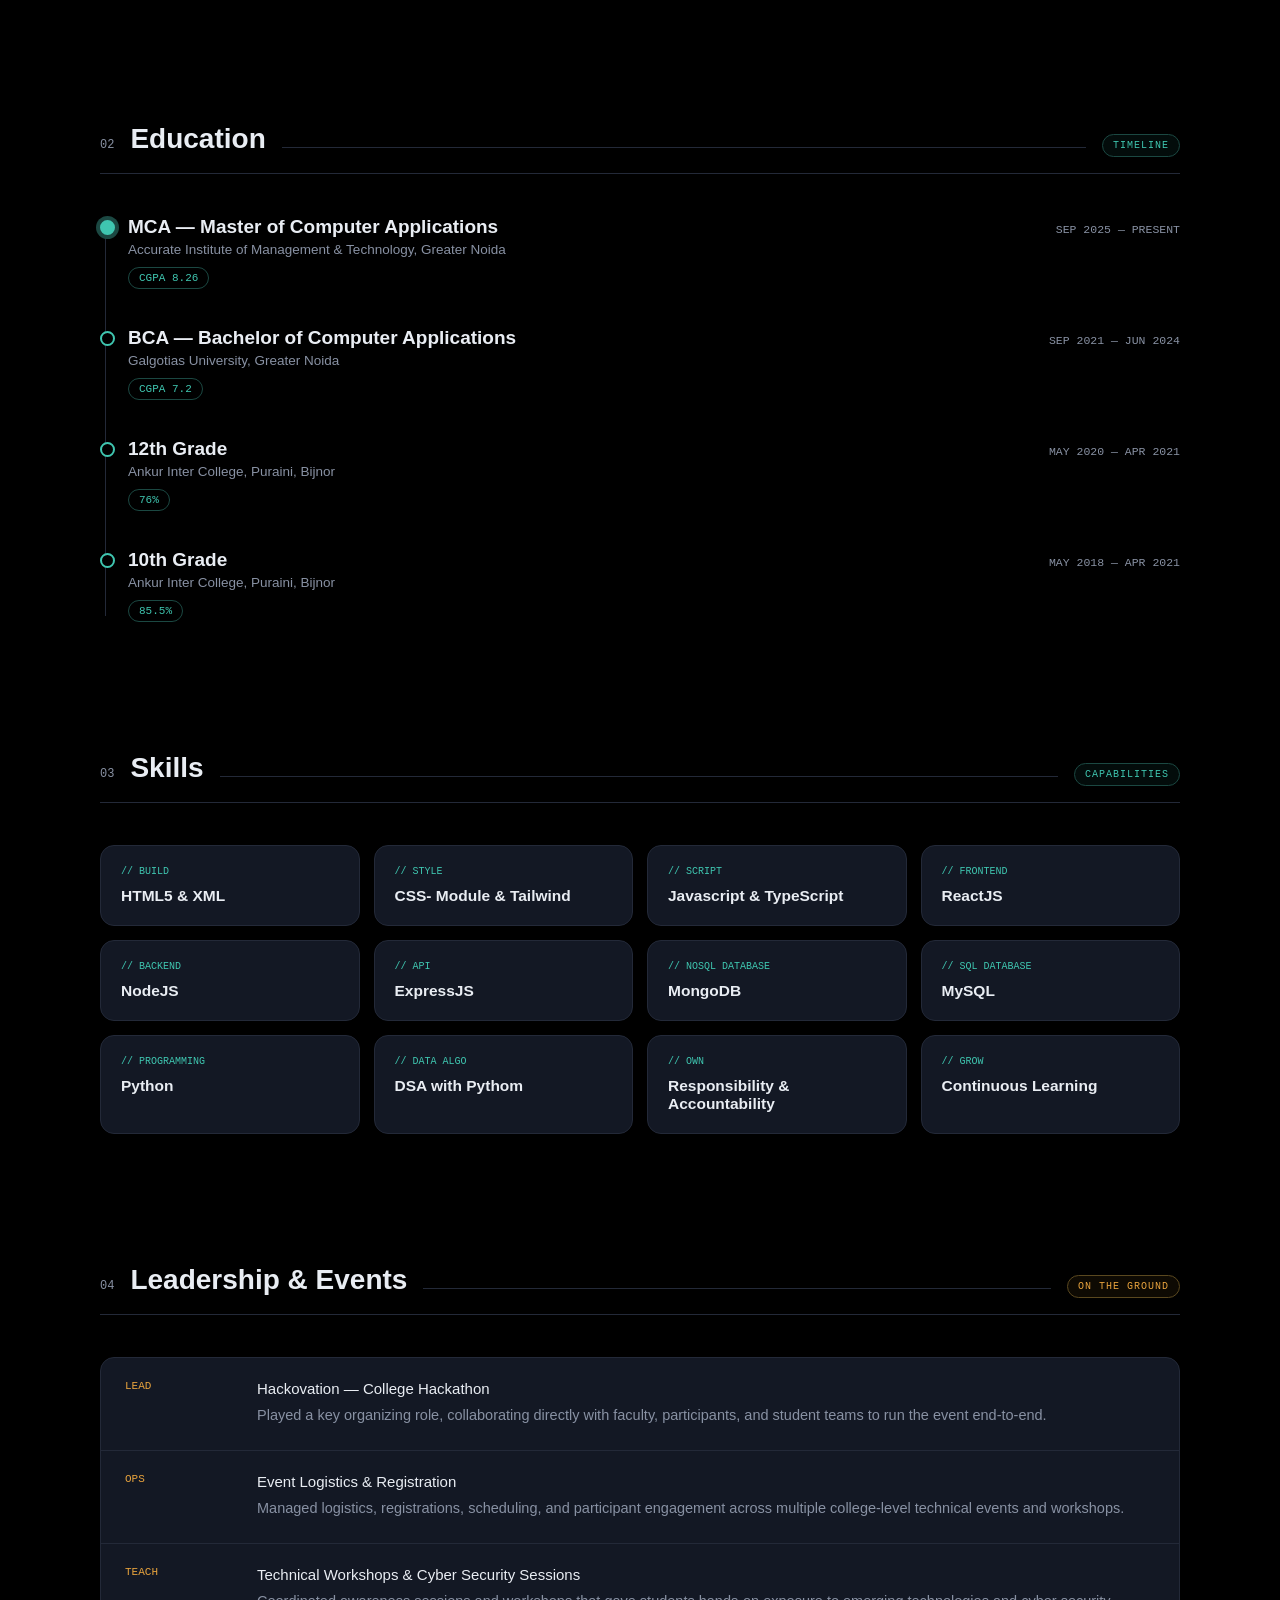
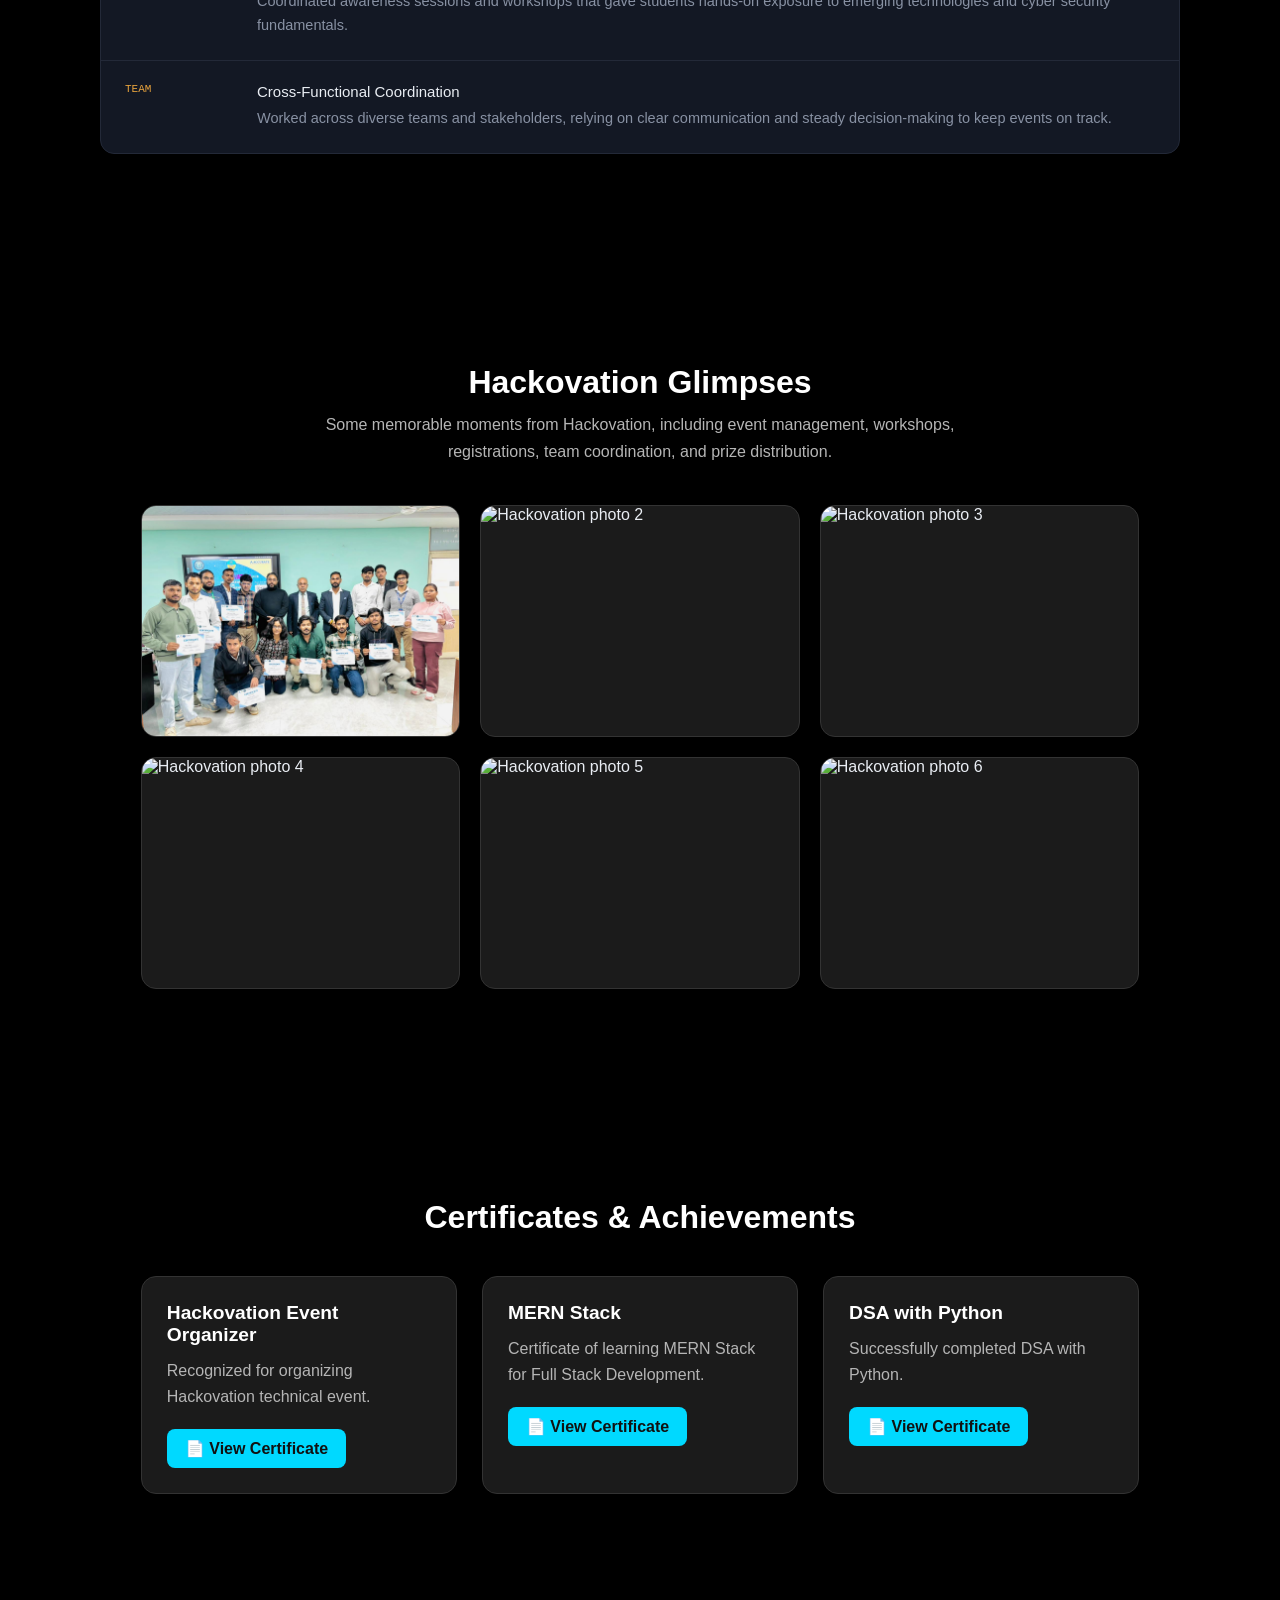
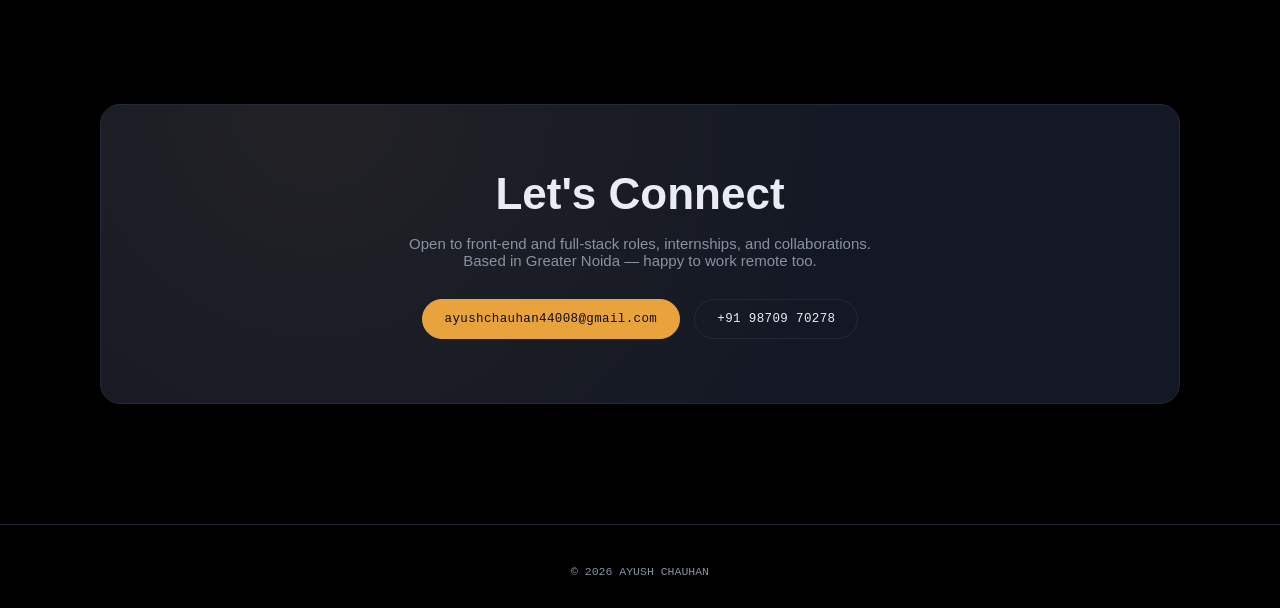
==== commit 91a06159: "Fix image filename in gallery section" ====
--- a/index.html
+++ b/index.html
@@ -313,7 +313,7 @@
     <div class="gallery-container">
 
         <div class="gallery-card">
-            <img src="Whatsapp Image 2025-11-17 at 19.21.10.jpeg" alt="Hackovation photo 1">
+            <img src="WhatsApp Image 2025-11-17 at 19.21.10.jpeg" alt="Hackovation photo 1">
         </div>
 
         <div class="gallery-card">
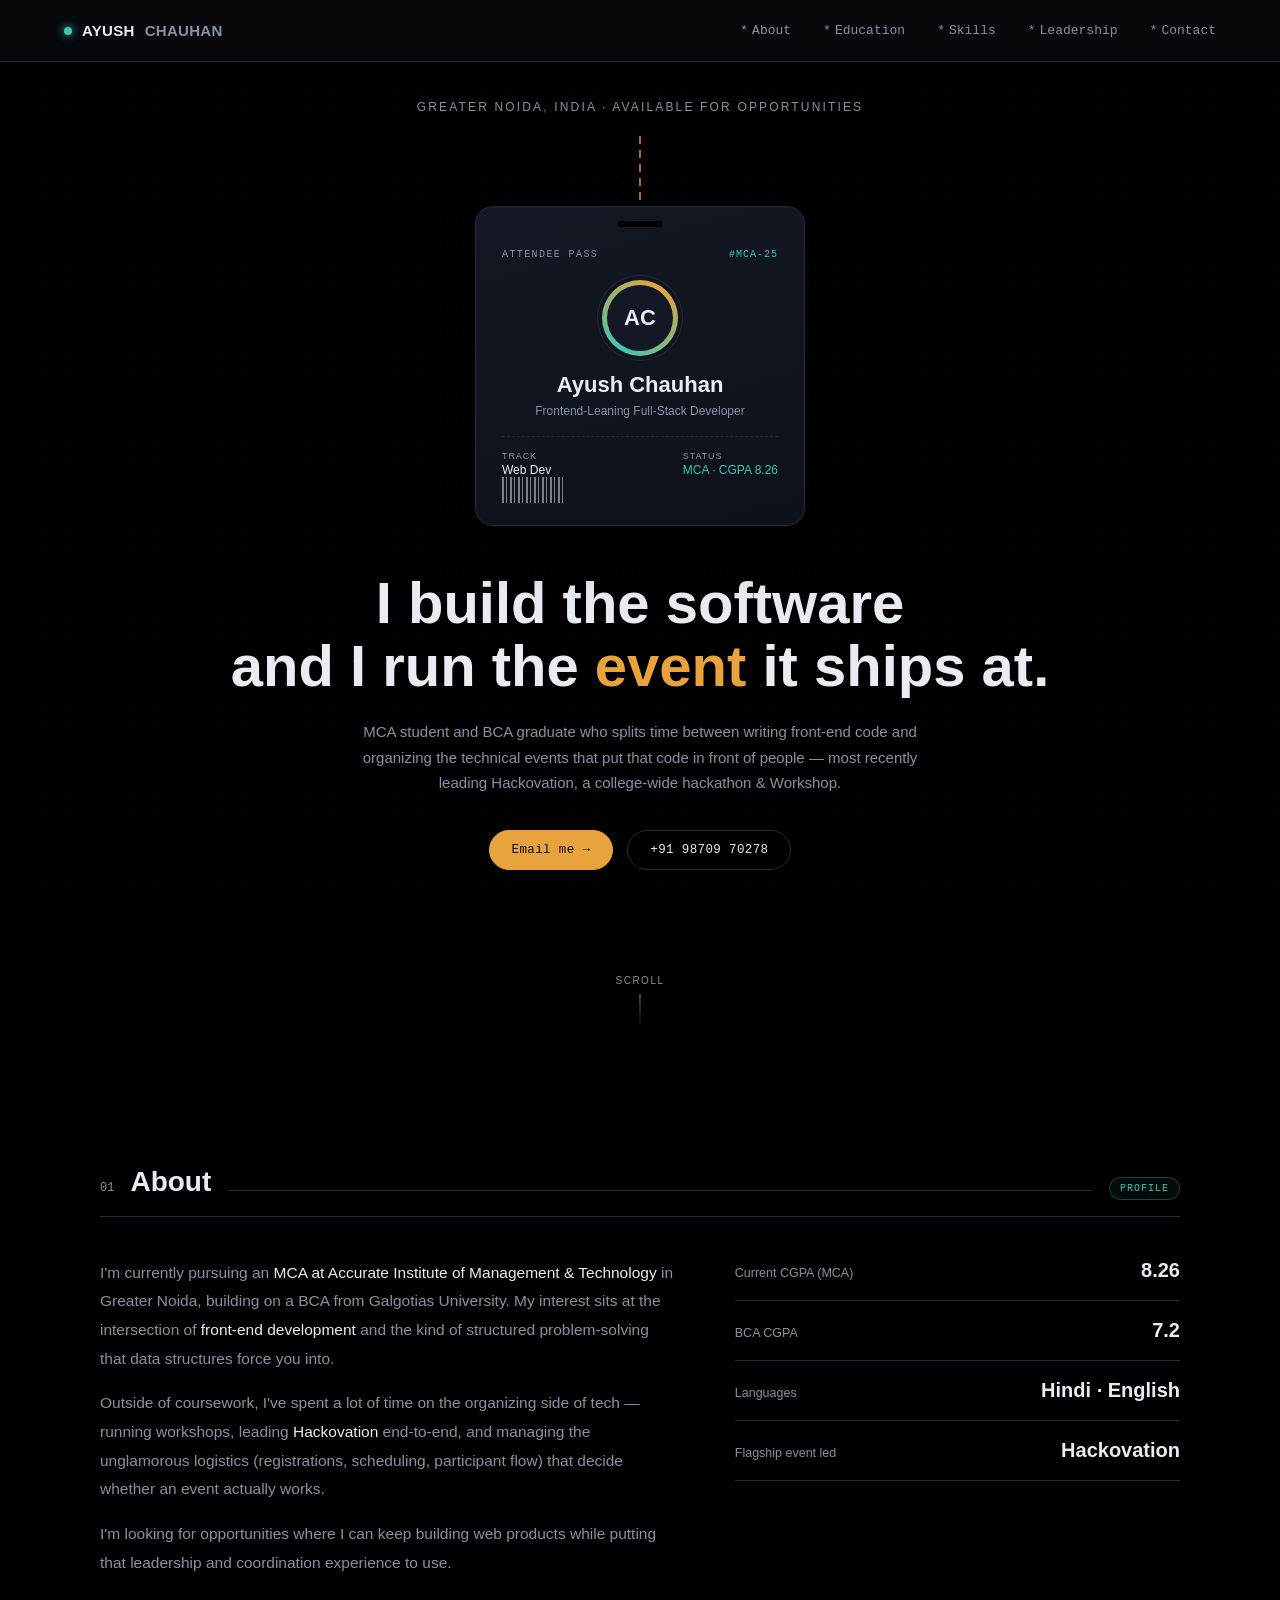
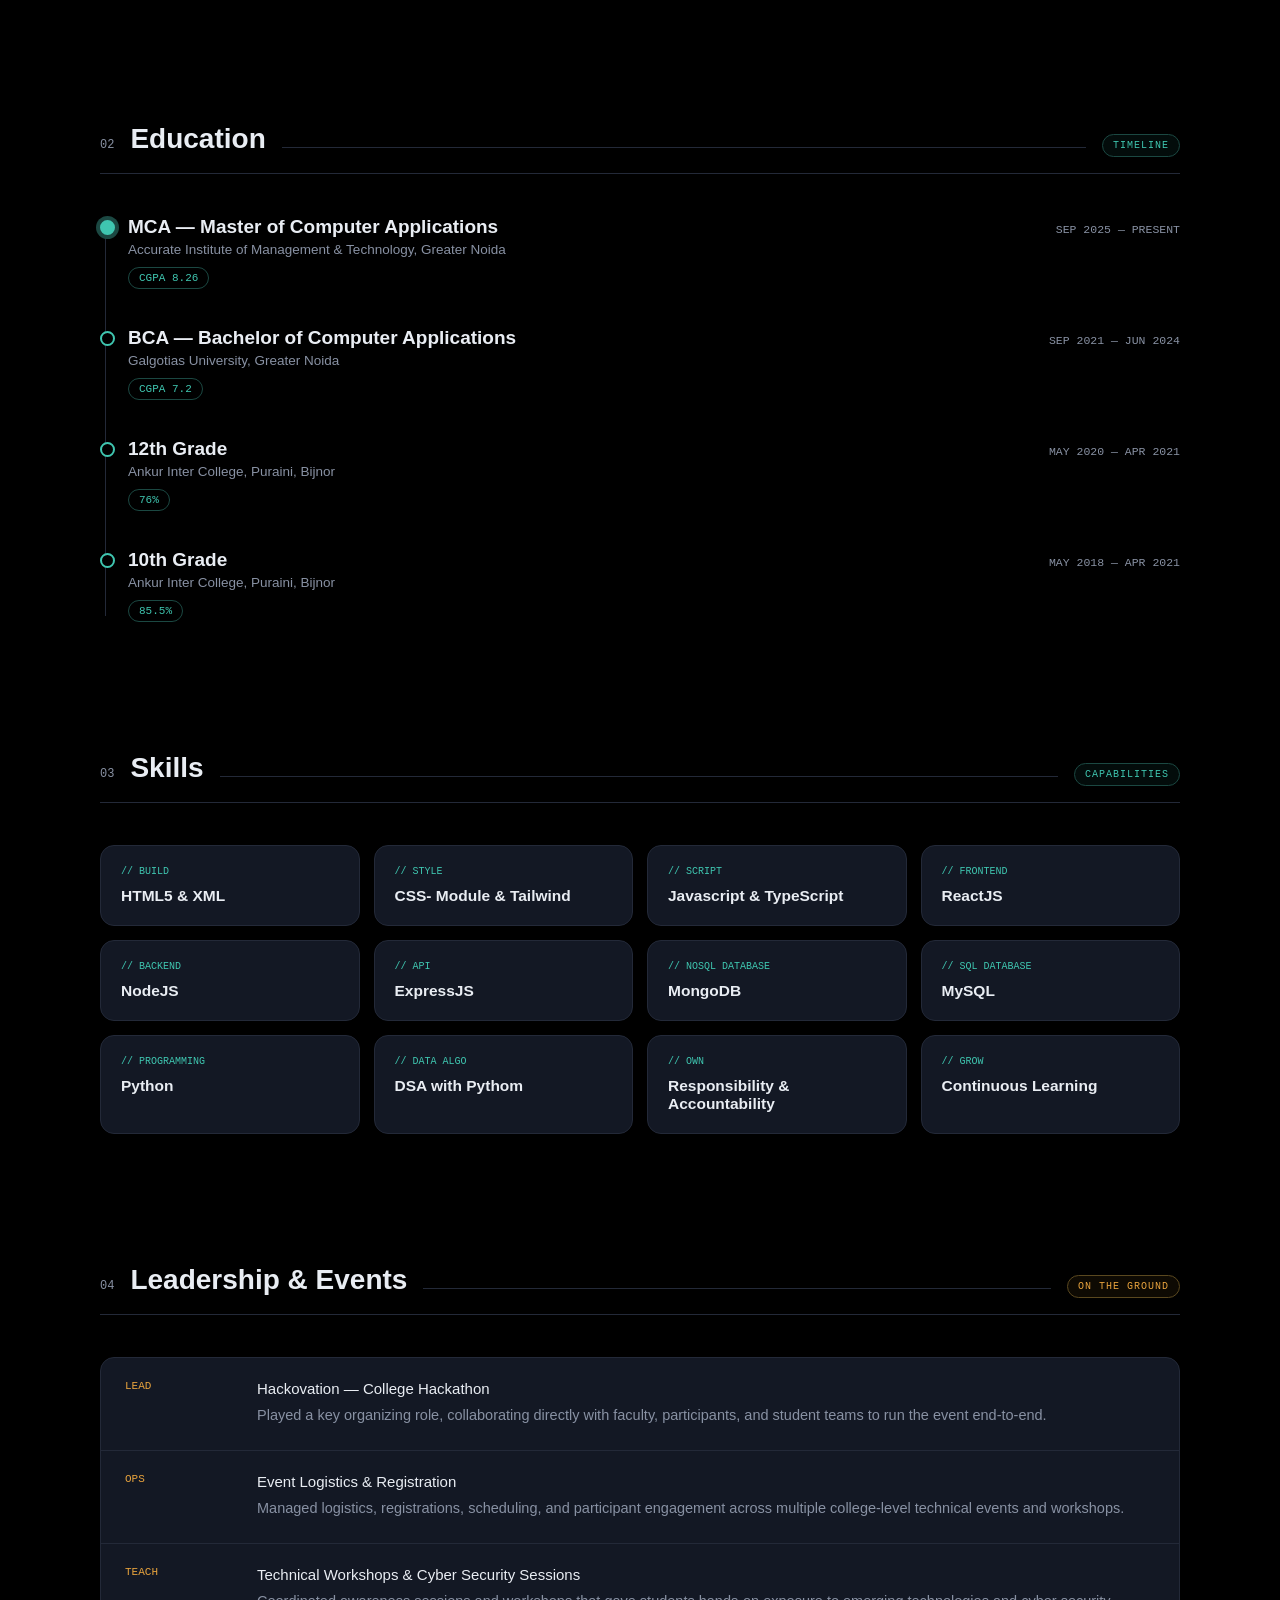
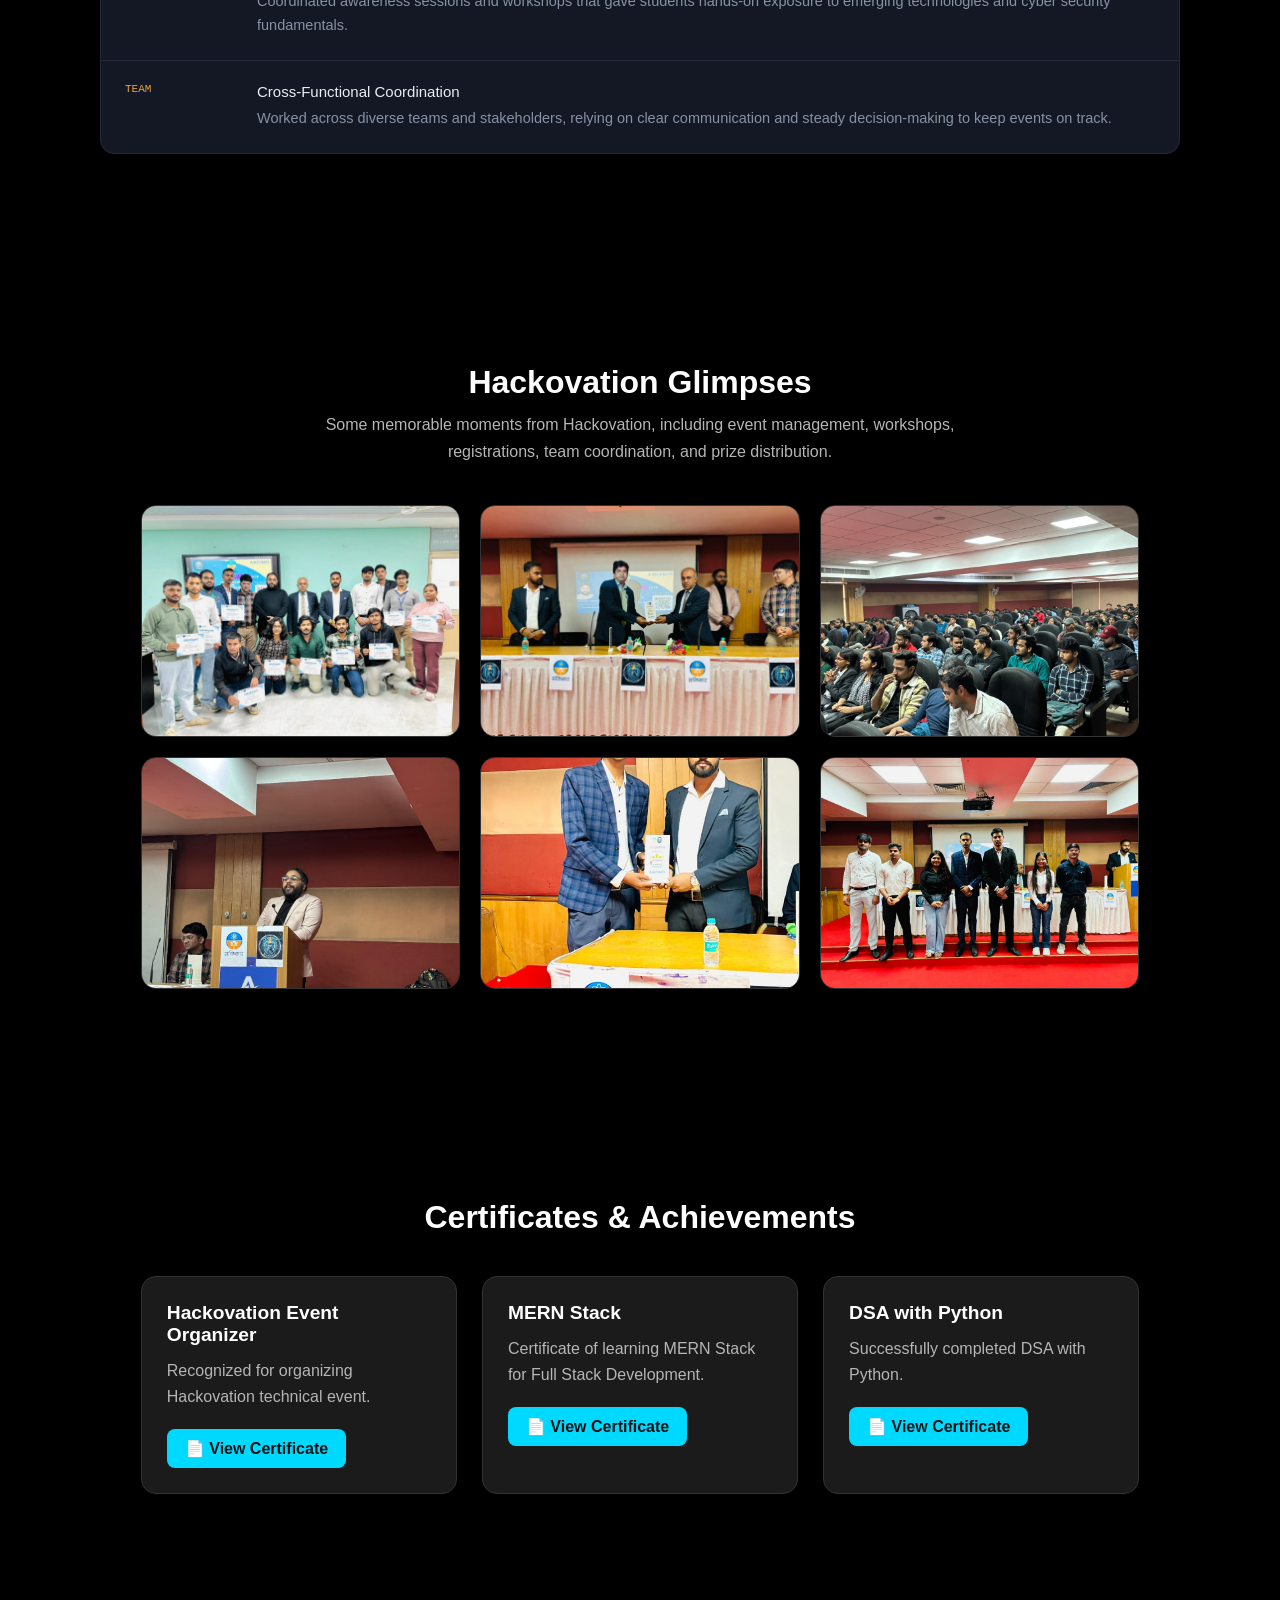
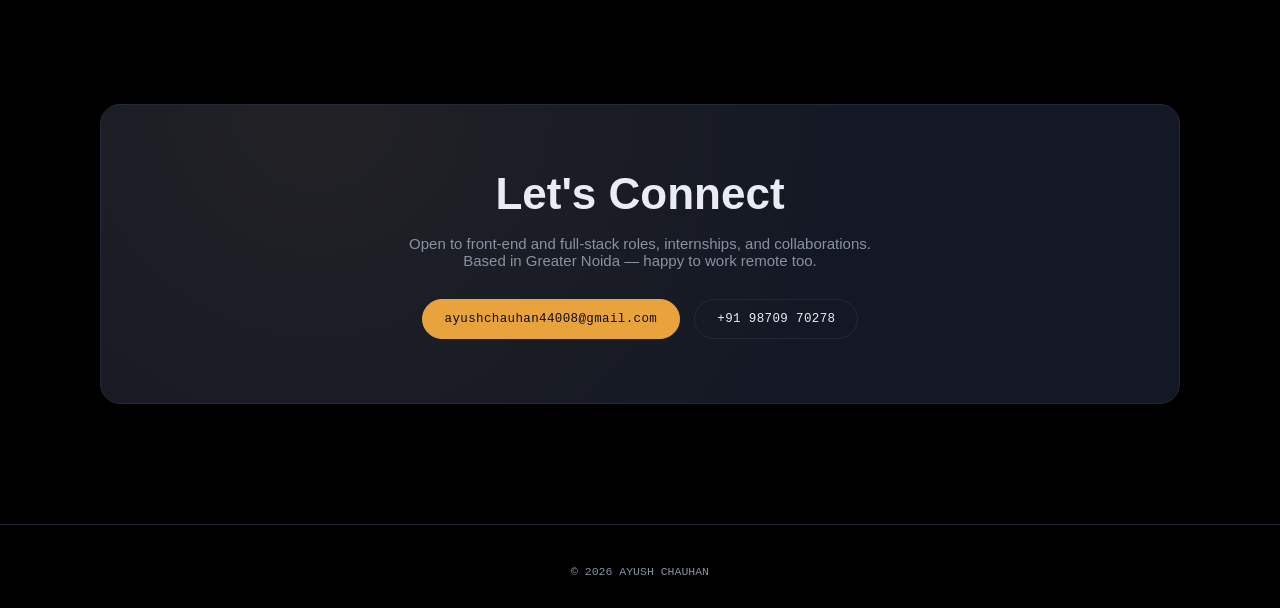
==== commit cfc675e2: "Update image alt texts in gallery section" ====
--- a/index.html
+++ b/index.html
@@ -310,34 +310,33 @@
         workshops, registrations, team coordination, and prize distribution.
     </p>
 
-    <div class="gallery-container">
-
-        <div class="gallery-card">
-            <img src="WhatsApp Image 2025-11-17 at 19.21.10.jpeg" alt="Hackovation photo 1">
-        </div>
-
-        <div class="gallery-card">
-            <img src="Whatsapp Image 2025-11-17 at 19.21.19.jpeg" alt="Hackovation photo 2">
-        </div>
-
-        <div class="gallery-card">
-            <img src="Whatsapp Image 2025-11-17 at 19.21.16.jpeg" alt="Hackovation photo 3">
-        </div>
-
-        <div class="gallery-card">
-            <img src="Whatsapp Image 2025-11-17 at 19.21.41.jpeg" alt="Hackovation photo 4">
-        </div>
-
-        <div class="gallery-card">
-            <img src="Whatsapp Image 2025-11-17 at 19.23.37.jpeg" alt="Hackovation photo 5">
-        </div>
-
-        <div class="gallery-card">
-            <img src="Whatsapp Image 2025-11-17 at 19.23.41.jpeg" alt="Hackovation photo 6">
-        </div>
-
-    </div>
-
+   <div class="gallery-container">
+
+    <div class="gallery-card">
+        <img src="WhatsApp Image 2025-11-17 at 19.21.10.jpeg" alt="Hackovation Image 1">
+    </div>
+
+    <div class="gallery-card">
+        <img src="WhatsApp Image 2025-11-17 at 19.21.19.jpeg" alt="Hackovation Image 2">
+    </div>
+
+    <div class="gallery-card">
+        <img src="WhatsApp Image 2025-11-17 at 19.21.26.jpeg" alt="Hackovation Image 3">
+    </div>
+
+    <div class="gallery-card">
+        <img src="WhatsApp Image 2025-11-17 at 19.21.41.jpeg" alt="Hackovation Image 4">
+    </div>
+
+    <div class="gallery-card">
+        <img src="WhatsApp Image 2025-11-17 at 19.23.37.jpeg" alt="Hackovation Image 5">
+    </div>
+
+    <div class="gallery-card">
+        <img src="WhatsApp Image 2025-11-17 at 19.23.41.jpeg" alt="Hackovation Image 6">
+    </div>
+
+</div>
 </section>
       <!-- certificate -->
 
